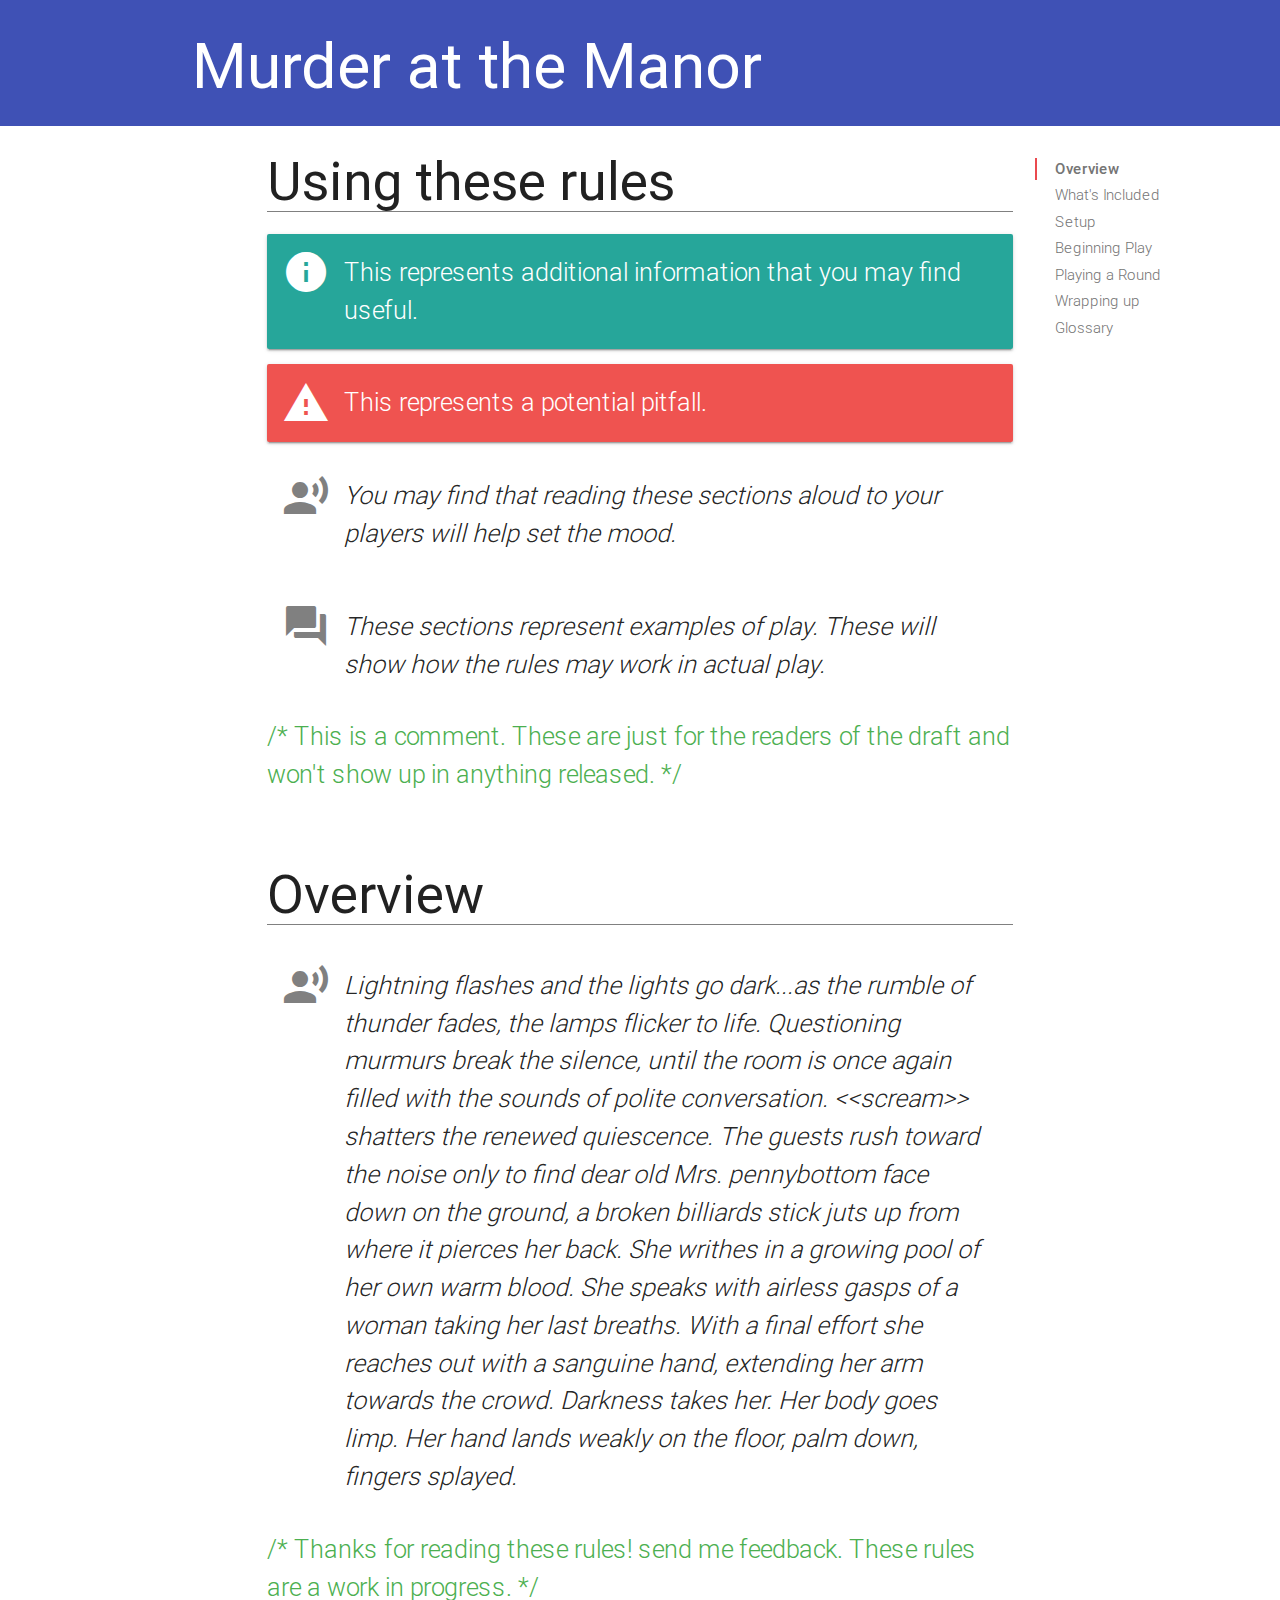
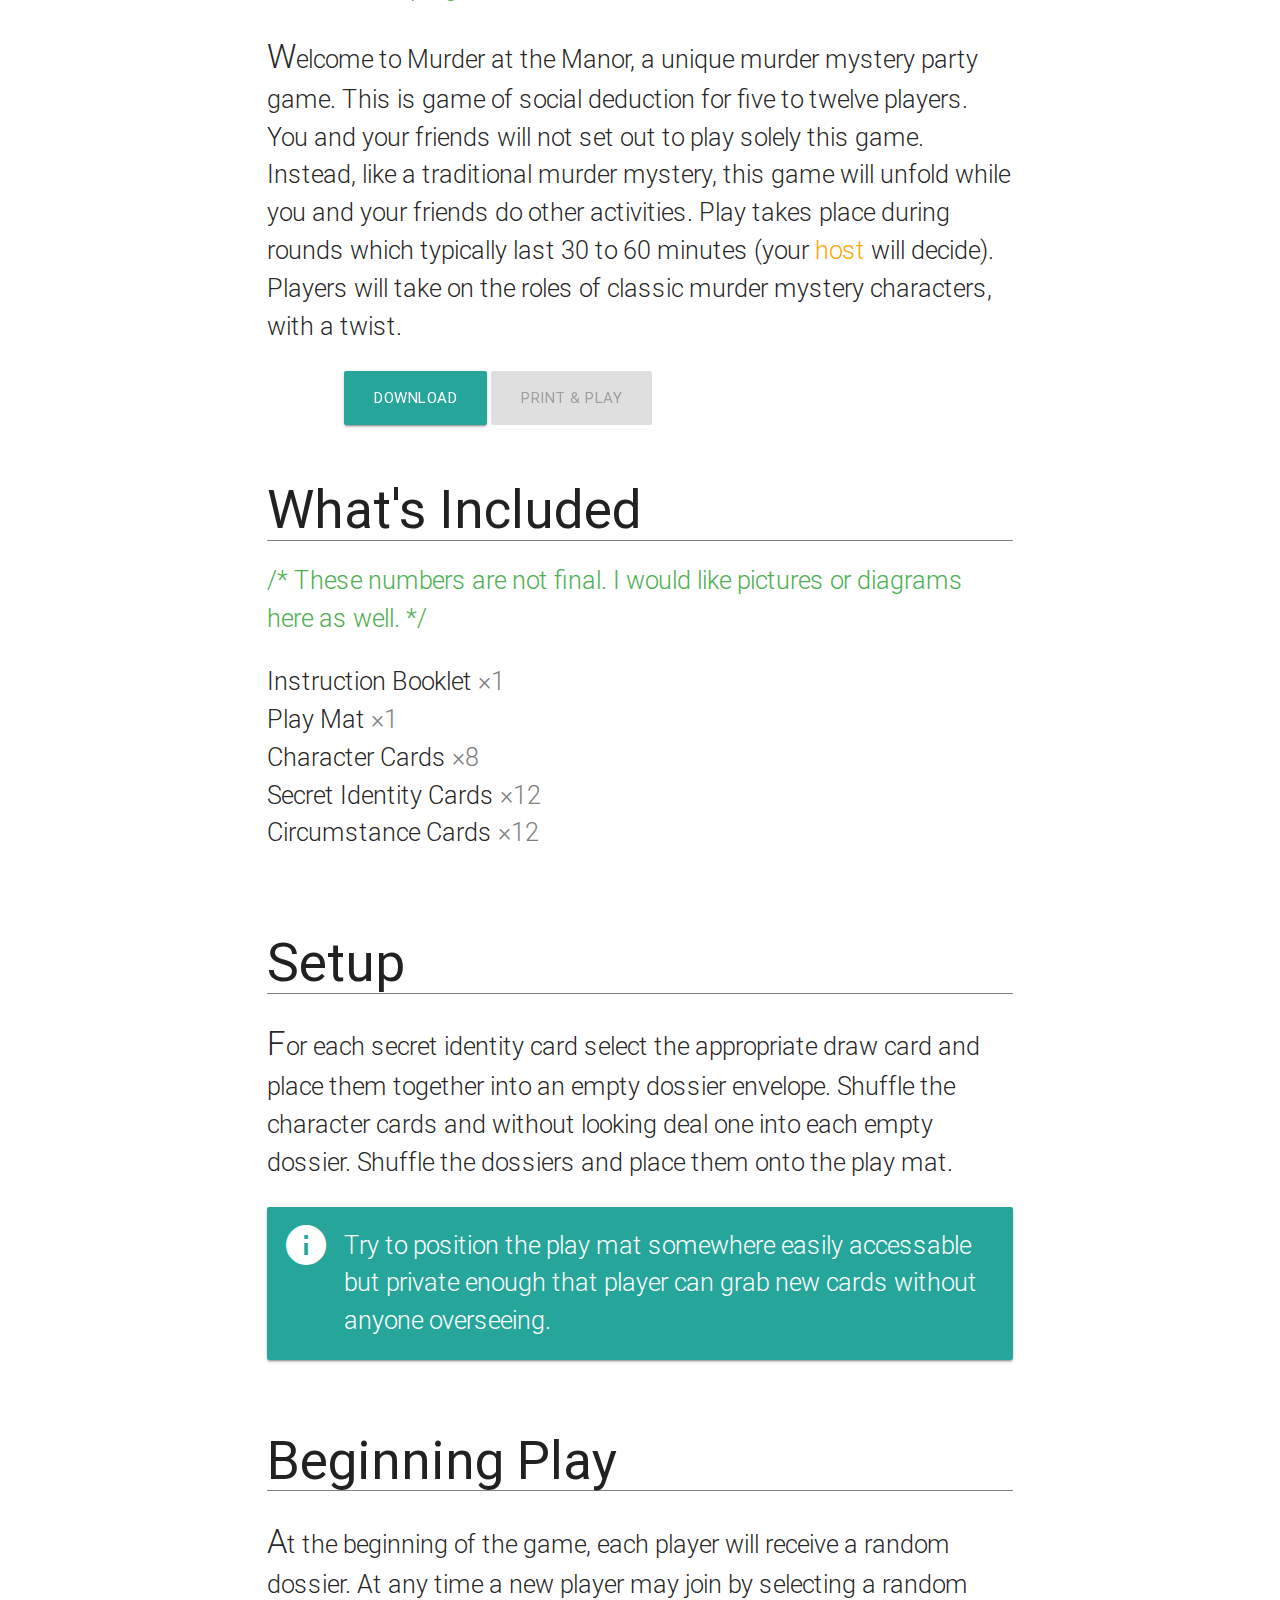
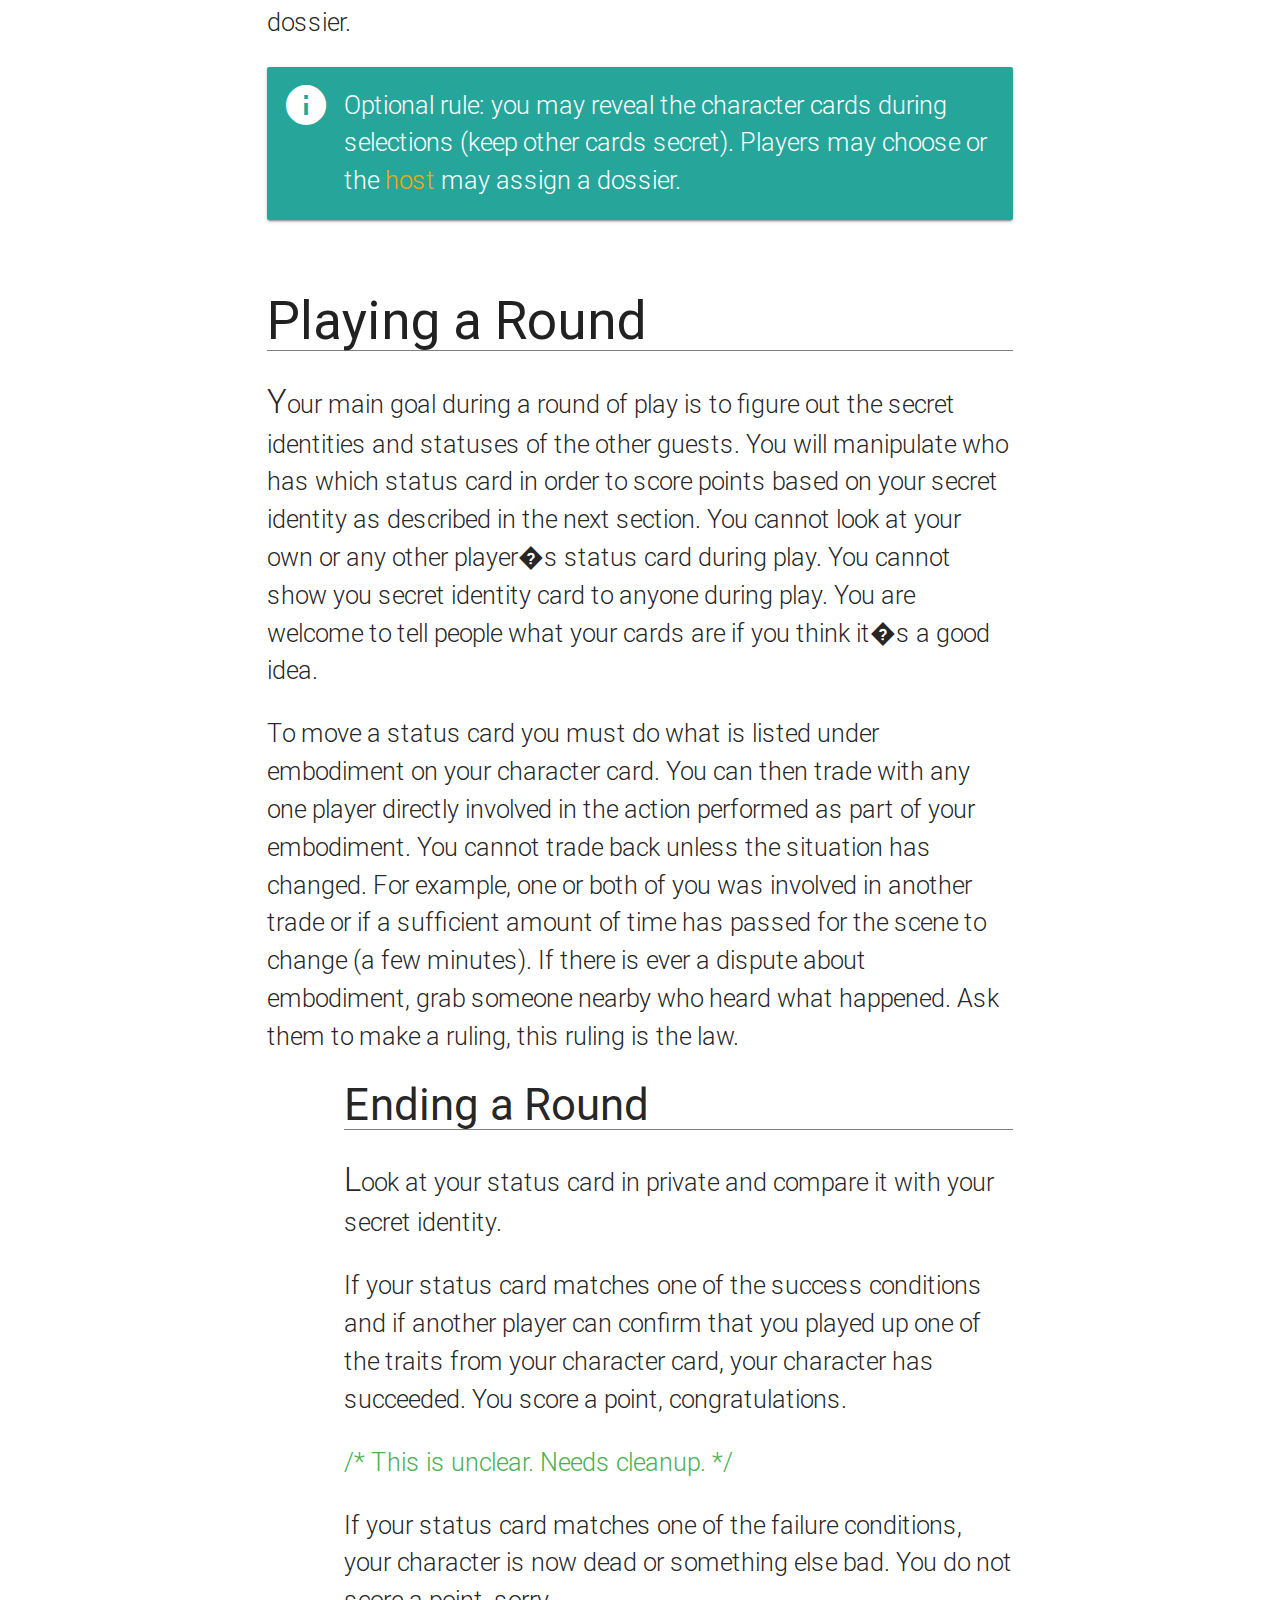
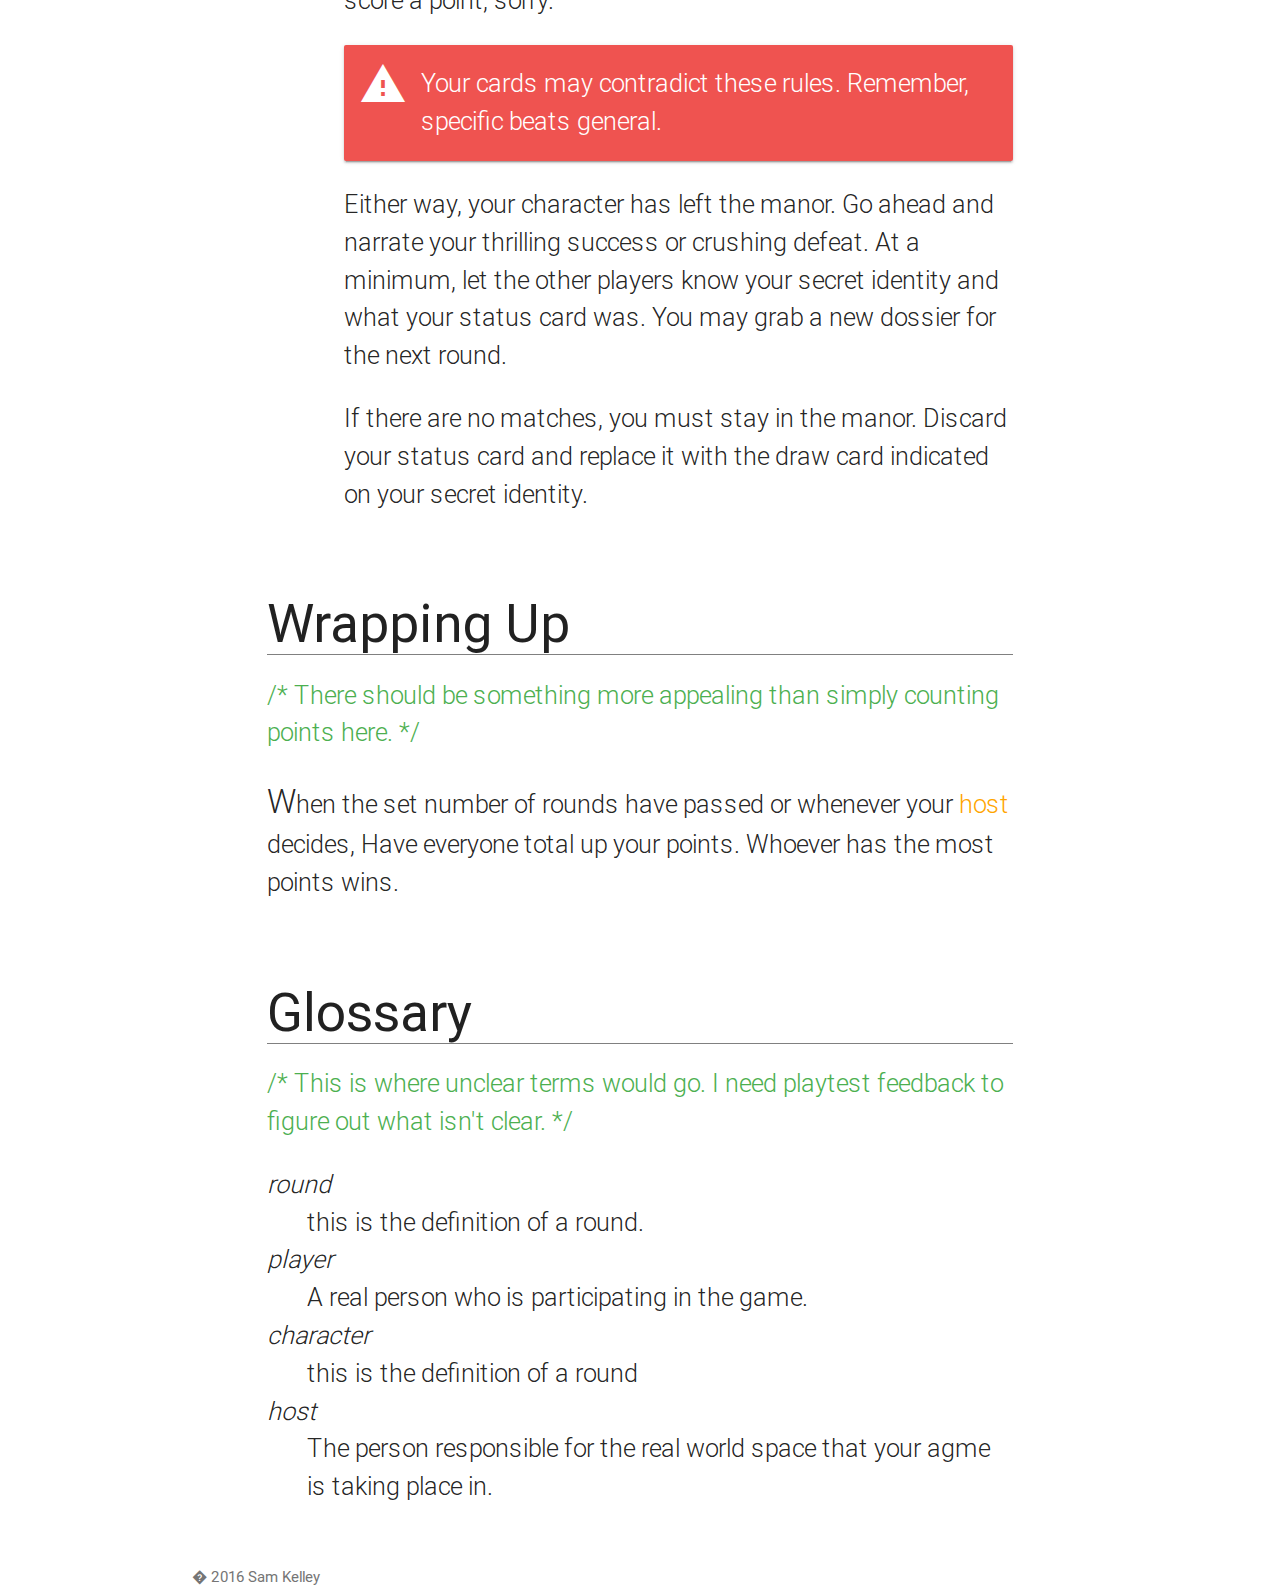
==== index.html @ 8809d839 "initial commit" ====
<!DOCTYPE html>
<html>
	<head>
    <title>Murder at the Manor - Rules</title>
		<!--Import Google Icon Font-->
		<link href="https://fonts.googleapis.com/icon?family=Material+Icons" rel="stylesheet">
		<link rel="stylesheet" href="css/materialize.css">
		<link rel="stylesheet" href="css/default.css">
		<!--Let browser know website is optimized for mobile-->
		<meta name="viewport" content="width=device-width, initial-scale=1.0"/>
  </head>
	<body>
    <header class="white-text indigo">
      <div class="container">
        <h1>Murder at the Manor</h1>
      </div>
    </header>
    <main>
      <div class="row" style="position:relative">
        <div class="col s12 m9">
          <h2>Using these rules</h2>
          <aside class="info card-panel teal lighten-1 flow-text white-text">This represents additional information that you may find useful.</aside>
          <aside class="pitfall card-panel red lighten-1 flow-text white-text">This represents a potential pitfall.</aside>
          <aside class="card-panel z-depth-0 flow-text read-aloud">You may find that reading these sections aloud to your players will help set the mood.</aside>
          <aside class="card-panel z-depth-0 flow-text example-of-play">These sections represent examples of play. These will show how the rules may work in actual play.</aside>
          <aside class="comment flow-text">This is a comment. These are just for the readers of the draft and won't show up in anything released.</aside>
          <div id="top" class="section scrollspy">
            
          </div>
          <div id="overview" class="section scrollspy">
            <h2>Overview</h2>
            <aside class="card-panel z-depth-0 flow-text read-aloud">Lightning flashes and the lights go dark...as the rumble of thunder fades, the lamps flicker to life. Questioning murmurs break the silence, until the room is once again filled with the sounds of polite conversation. &lt;&lt;scream&gt;&gt; shatters the renewed quiescence. The guests rush toward the noise only to find dear old Mrs. pennybottom face down on the ground, a broken billiards stick juts up from where it pierces her back. She writhes in a growing pool of her own warm blood. She speaks with airless gasps of a woman taking her last breaths. With a final effort she reaches out with a sanguine hand, extending her arm towards the crowd. Darkness takes her. Her body goes limp. Her hand  lands weakly on the floor, palm down, fingers splayed.</aside>
            <aside class="comment flow-text">Thanks for reading these rules! send me feedback. These rules are a work in progress.</aside>
            <p class="flow-text">Welcome to Murder at the Manor, a unique murder mystery party game. This is game of social deduction for five to twelve players. You and your friends will not set out to play solely this game. Instead, like a traditional murder mystery, this game will unfold while you and your friends do other activities. Play takes place during rounds which typically last 30 to 60 minutes (your <a class="def-link" href="#def-host">host</a> will decide). Players will take on the roles of classic murder mystery characters, with a twist.</p>
            <a class="waves-effect waves-light btn-large" style="margin-left:77px">download</a>
            <a class="waves-effect waves-light btn-large disabled">print &amp; play</a>
          </div>
          <div id="whats-included" class="section scrollspy">
            <h2>What's Included</h2>
            <aside class="comment flow-text">These numbers are not final. I would like pictures or diagrams here as well.</aside>
            <ul class="flow-text">
              <li class="inventory" data-quantity="1">Instruction Booklet</li>
              <li class="inventory" data-quantity="1">Play Mat</li>
              <li class="inventory" data-quantity="8">Character Cards</li>
              <li class="inventory" data-quantity="12">Secret Identity Cards</li>
              <li class="inventory" data-quantity="12">Circumstance Cards</li>
            </ul>
          </div>
          <div id="setup" class="section scrollspy">
            <h2>Setup</h2>
            <p class="flow-text">For each secret identity card select the appropriate draw card and place them together into an empty dossier envelope. Shuffle the character cards and without looking deal one into each empty dossier. Shuffle the dossiers and place them onto the play mat.</p>
            <aside class="info card-panel teal lighten-1 flow-text white-text">Try to position the play mat somewhere easily accessable but private enough that player can grab new cards without anyone overseeing.</aside>
          </div>
          <div id="beginning-play" class="section scrollspy">
            <h2>Beginning Play</h2>
            <p class="flow-text">At the beginning of the game, each player will receive a random dossier. At any time a new player may join by selecting a random dossier.</p>
            <aside class="info card-panel teal lighten-1 flow-text white-text">Optional rule: you may reveal the character cards during selections (keep other cards secret). Players may choose or the <a class="def-link" href="#def-host">host</a> may assign a dossier.</aside>
          </div>
          <div id="playing-a-round" class="section scrollspy">
            <h2>Playing a Round</h2>
            <p class="flow-text">Your main goal during a round of play is to figure out the secret identities and statuses of the other guests. You will manipulate who has which status card in order to score points based on your secret identity as described in the next section. You cannot look at your own or any other player�s status card during play. You cannot show you secret identity card to anyone during play. You are welcome to tell people what your cards are if you think it�s a good idea.</p>
            <p class="flow-text">To move a status card you must do what is listed under embodiment on your character card. You can then trade with any one player directly involved in the action performed as part of your embodiment. You cannot trade back unless the situation has changed. For example, one or both of you was involved in another trade or if a sufficient amount of time has passed for the scene to change (a few minutes). If there is ever a dispute about embodiment, grab someone nearby who heard what happened. Ask them to make a ruling, this ruling is the law.</p>
            <p class="flow-text"></p>
            <div class="subsection">
              <h3>Ending a Round</h3>
              <p class="flow-text">Look at your status card in private and compare it with your secret identity.</p>
              <p class="flow-text">If your status card matches one of the success conditions and if another player can confirm that you played up one of the traits from your character card, your character has succeeded. You score a point, congratulations.</p>
              <aside class="comment flow-text">This is unclear. Needs cleanup.</aside>
              <p class="flow-text">If your status card matches one of the failure conditions, your character is now dead or something else bad. You do not score a point, sorry. </p>
              <aside class="pitfall card-panel red lighten-1 flow-text white-text">Your cards may contradict these rules. Remember, specific beats general.</aside>
              <p class="flow-text">Either way, your character has left the manor. Go ahead and narrate your thrilling success or crushing defeat. At a minimum, let the other players know your secret identity and what your status card was. You may grab a new dossier for the next round.</p>
              <p class="flow-text">If there are no matches, you must stay in the manor. Discard your status card and replace it with the draw card indicated on your secret identity.</p>
            </div>
          </div>
          <div id="wrapping-up" class="section scrollspy">
            <h2>Wrapping Up</h2>
            <aside class="comment flow-text">There should be something more appealing than simply counting points here.</aside>
            <p class="flow-text">When the set number of rounds have passed or whenever your <a class="def-link" href="#def-host">host</a> decides, Have everyone total up your points. Whoever has the most points wins.</p>
          </div>
          <div id="glossary" class="section scrollspy">
            <h2>Glossary</h2>
            <aside class="comment flow-text">This is where unclear terms would go. I need playtest feedback to figure out what isn't clear.</aside>
            <dl class="flow-text">
              <dt>
                <dfn id="def-round" class="scrollspy">round</dfn>
              </dt>
              <dd>this is the definition of a round.</dd>
              <dt>
                <dfn id="def-player" class="scrollspy">player</dfn>
              </dt>
              <dd>A real person who is participating in the game.</dd>
              <dt>
                <dfn id="def-character" class="scrollspy">character</dfn>
              </dt>
              <dd>this is the definition of a round</dd>
              <dt>
                <dfn id="def-host" class="scrollspy">host</dfn>
              </dt>
              <dd>The person responsible for the real world space that your agme is taking place in.</dd>
            </dl>            
          </div>
        </div>
        <div class="col hide-on-small-only m3">
          <div class="pushpin">
            <ul class="section table-of-contents">
              <li><a href="#overview">Overview</a></li>
              <li><a href="#whats-included">What's Included</a></li>
              <li><a href="#setup">Setup</a></li>
              <li><a href="#beginning-play">Beginning Play</a></li>
              <li><a href="#playing-a-round">Playing a Round</a></li>
              <li><a href="#wrapping-up">Wrapping up</a></li>
              <li><a href="#glossary">Glossary</a></li>
            </ul>
          </div>
        </div>
      </div>
    </main>
    <footer class="grey-text text-darken-1 white">
      <div class="container">
        � 2016 Sam Kelley
      </div>
    </footer>
		<script type="text/javascript" src="js/jquery-3.1.1.min.js"></script>
		<script src="js/materialize.min.js"></script>
    <script>
      $( document ).ready(function() {
        $('.scrollspy').scrollSpy();
        $('.pushpin').pushpin({
          top: $('.pushpin').offset().top
        });
      });  
    </script>
	</body>
</html>
---- css/default.css ----
main {
  margin-left: 20%;
}

@media only screen and (max-width: 992px) {

  main {
    margin-left: 0;
  }

}

body {
  display: flex;
  min-height: 100vh;
  flex-direction: column;
}

main {
  flex: 1 0 auto;
}

a {
  color: orange;
}

h2,h3 {
  border-bottom: solid 1px gray;
}

blockquote {
  margin-left: auto;
  margin-right: auto;
  text-align: justify;
  border: none;
}

p:first-of-type::first-letter {
  font-size: 130%;
}

.inventory:after {
  content: " \00d7"attr(data-quantity);
  color: gray;
}

.inventory {
}

.comment {
  /* display:none; */
  color: #4CAF50 !important;
}


.comment:before {
  content: "/* ";
}

.comment:after {
  content: " */";
}


.pin-top {
  position: relative;
}

// Class for when element is below threshold
.pin-bottom {
  position: relative;
}

// Class for when element is pinned
.pinned {
  position: fixed !important;
}


.read-aloud,.example-of-play {
  font-style: italic;
}

.info,.pitfall,.read-aloud,.example-of-play,.subsection {
  position: relative;
  padding-left: 77px;
}

.info:before,.pitfall:before,.read-aloud:before,.example-of-play:before {
  margin-right: 12px;
  font-family: 'Material Icons';
  font-weight: normal;
  font-style: normal;
  font-size: 48px;
  top: 14.5px;
  left: 14.5px;
  position: absolute;
  line-height: 1;
  letter-spacing: normal;
  text-transform: none;
  display: inline-block;
  white-space: nowrap;
  word-wrap: normal;
  direction: ltr;
  -webkit-font-feature-settings: 'liga';
  -webkit-font-smoothing: antialiased;
  text-rendering: optimizeLegibility;
  -webkit-font-feature-settings: 'liga';
  -moz-font-feature-settings: 'liga';
  font-feature-settings: 'liga';
}

.info:before {
  content: 'info';
  color: white;
}

.pitfall:before {
  content: 'warning';
  color: white;
}

.read-aloud:before {
  content: 'record_voice_over';
  color: gray;
}

.example-of-play:before {
  content: 'forum';
  color: gray;
}
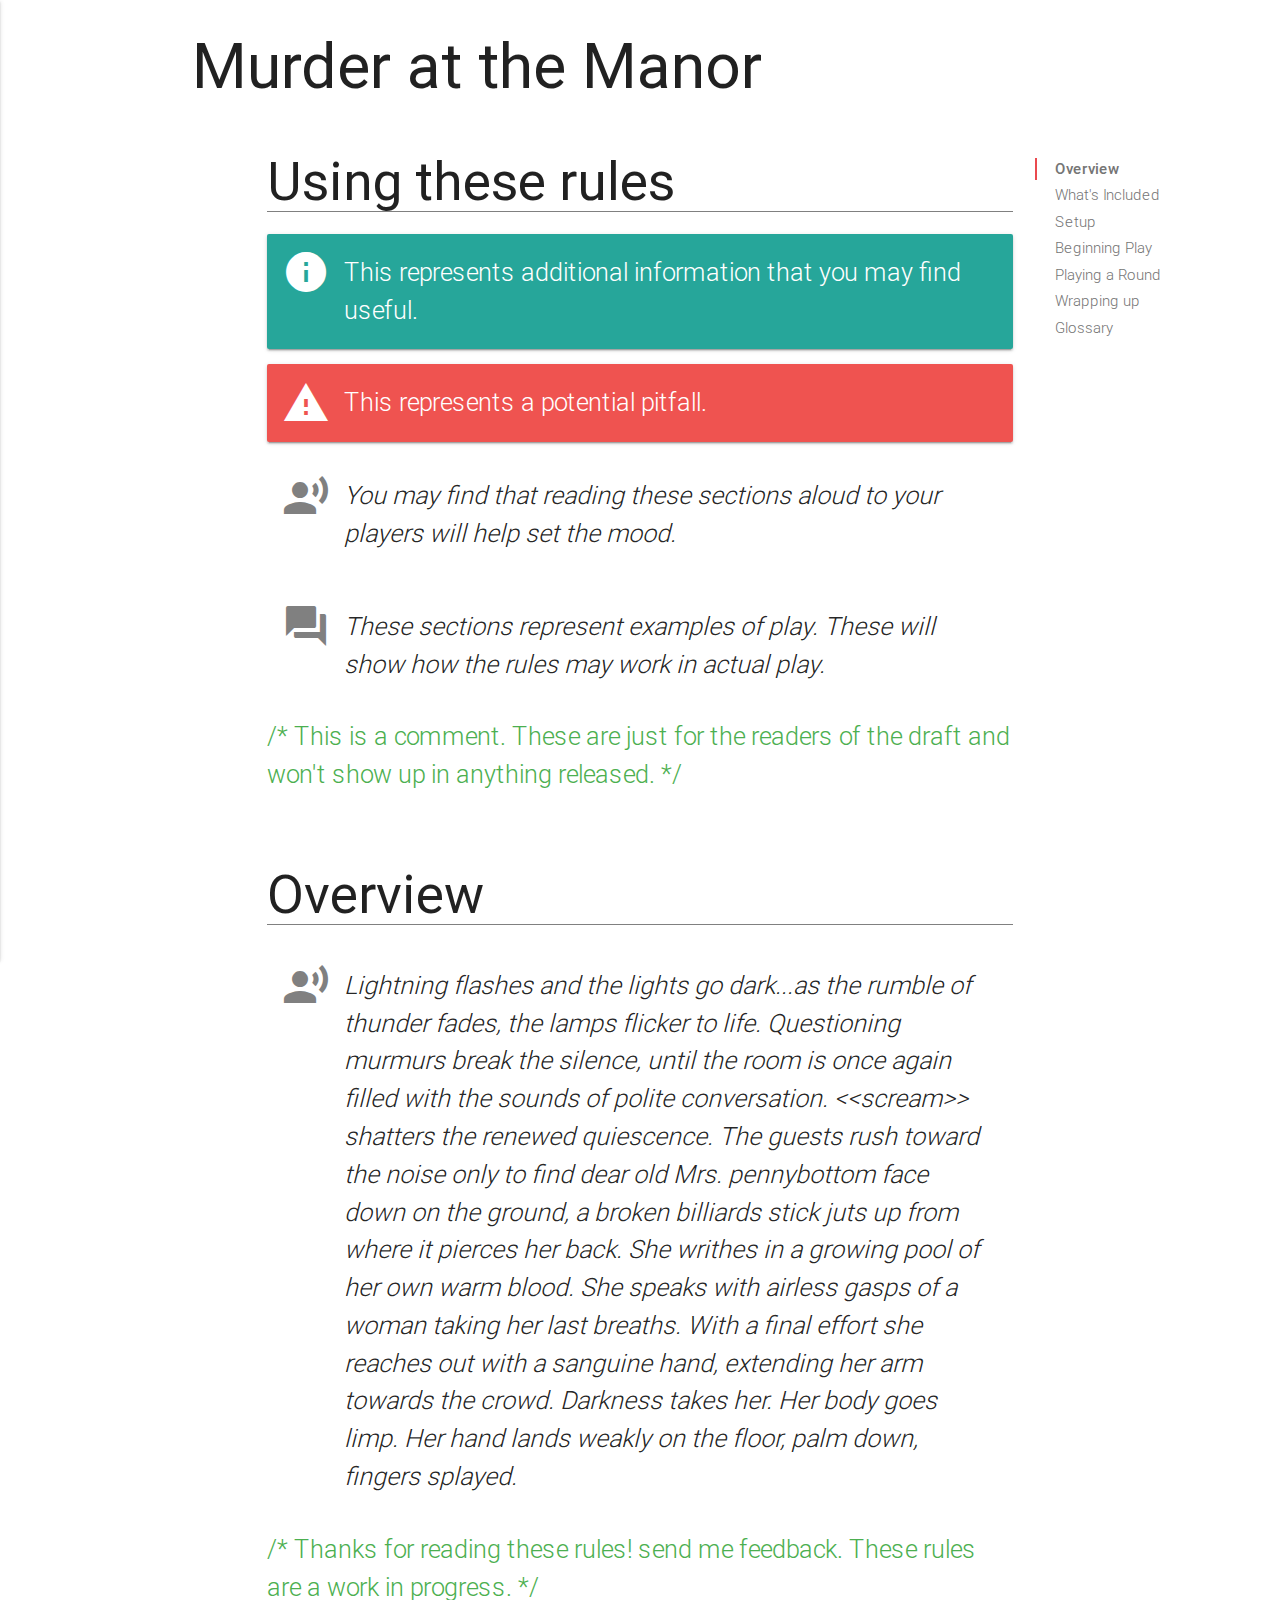
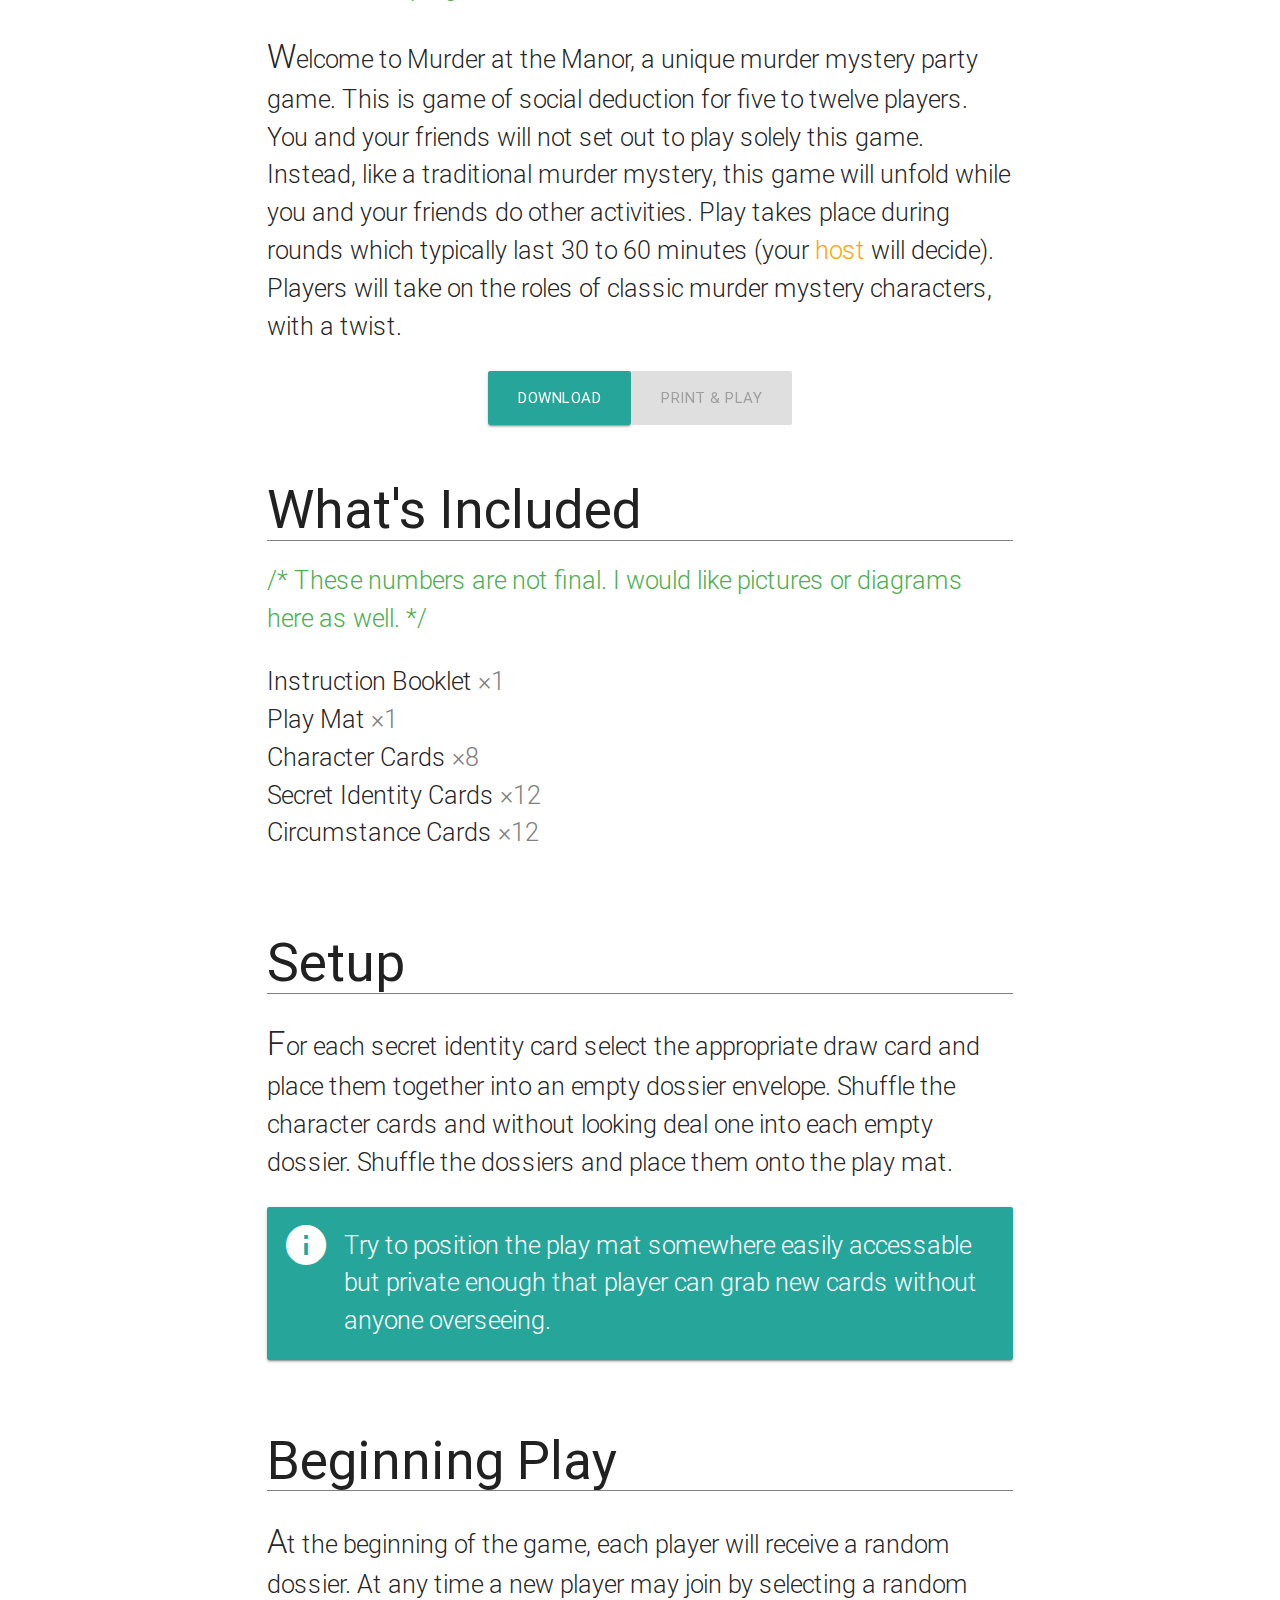
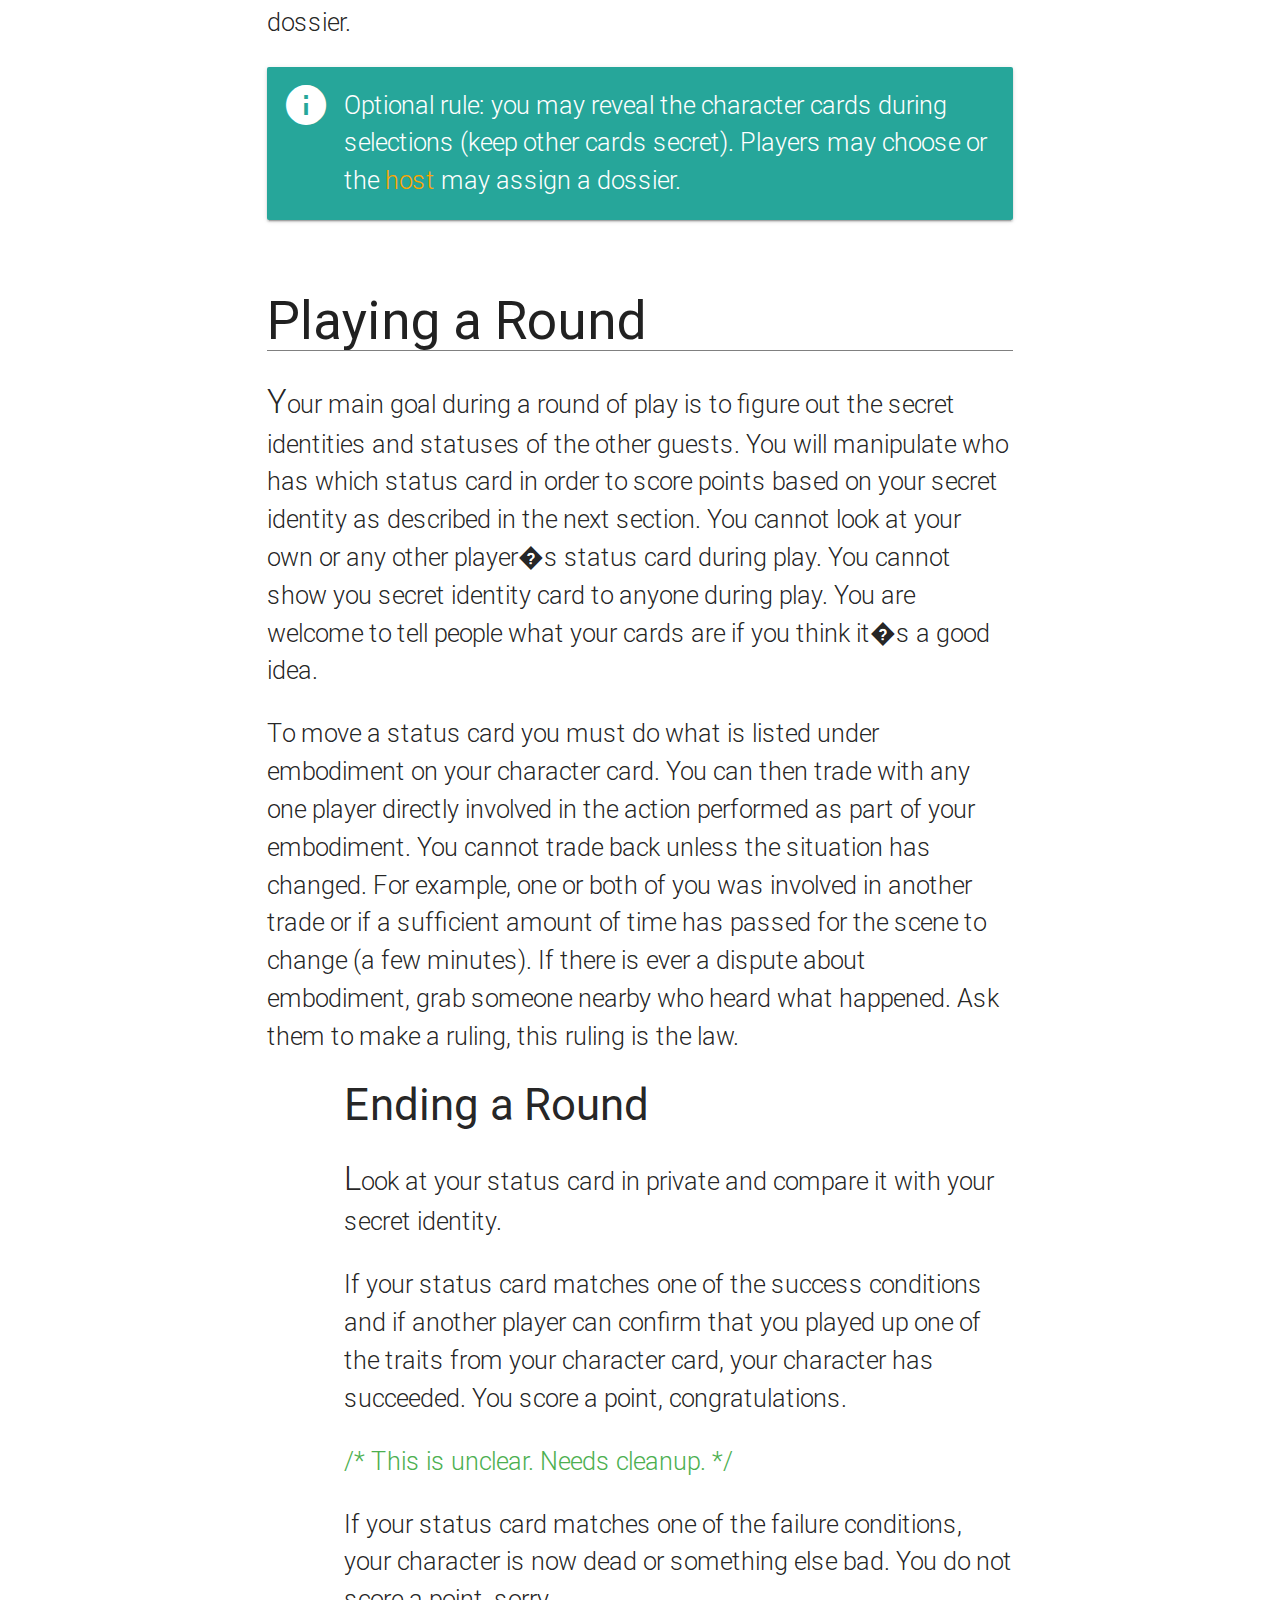
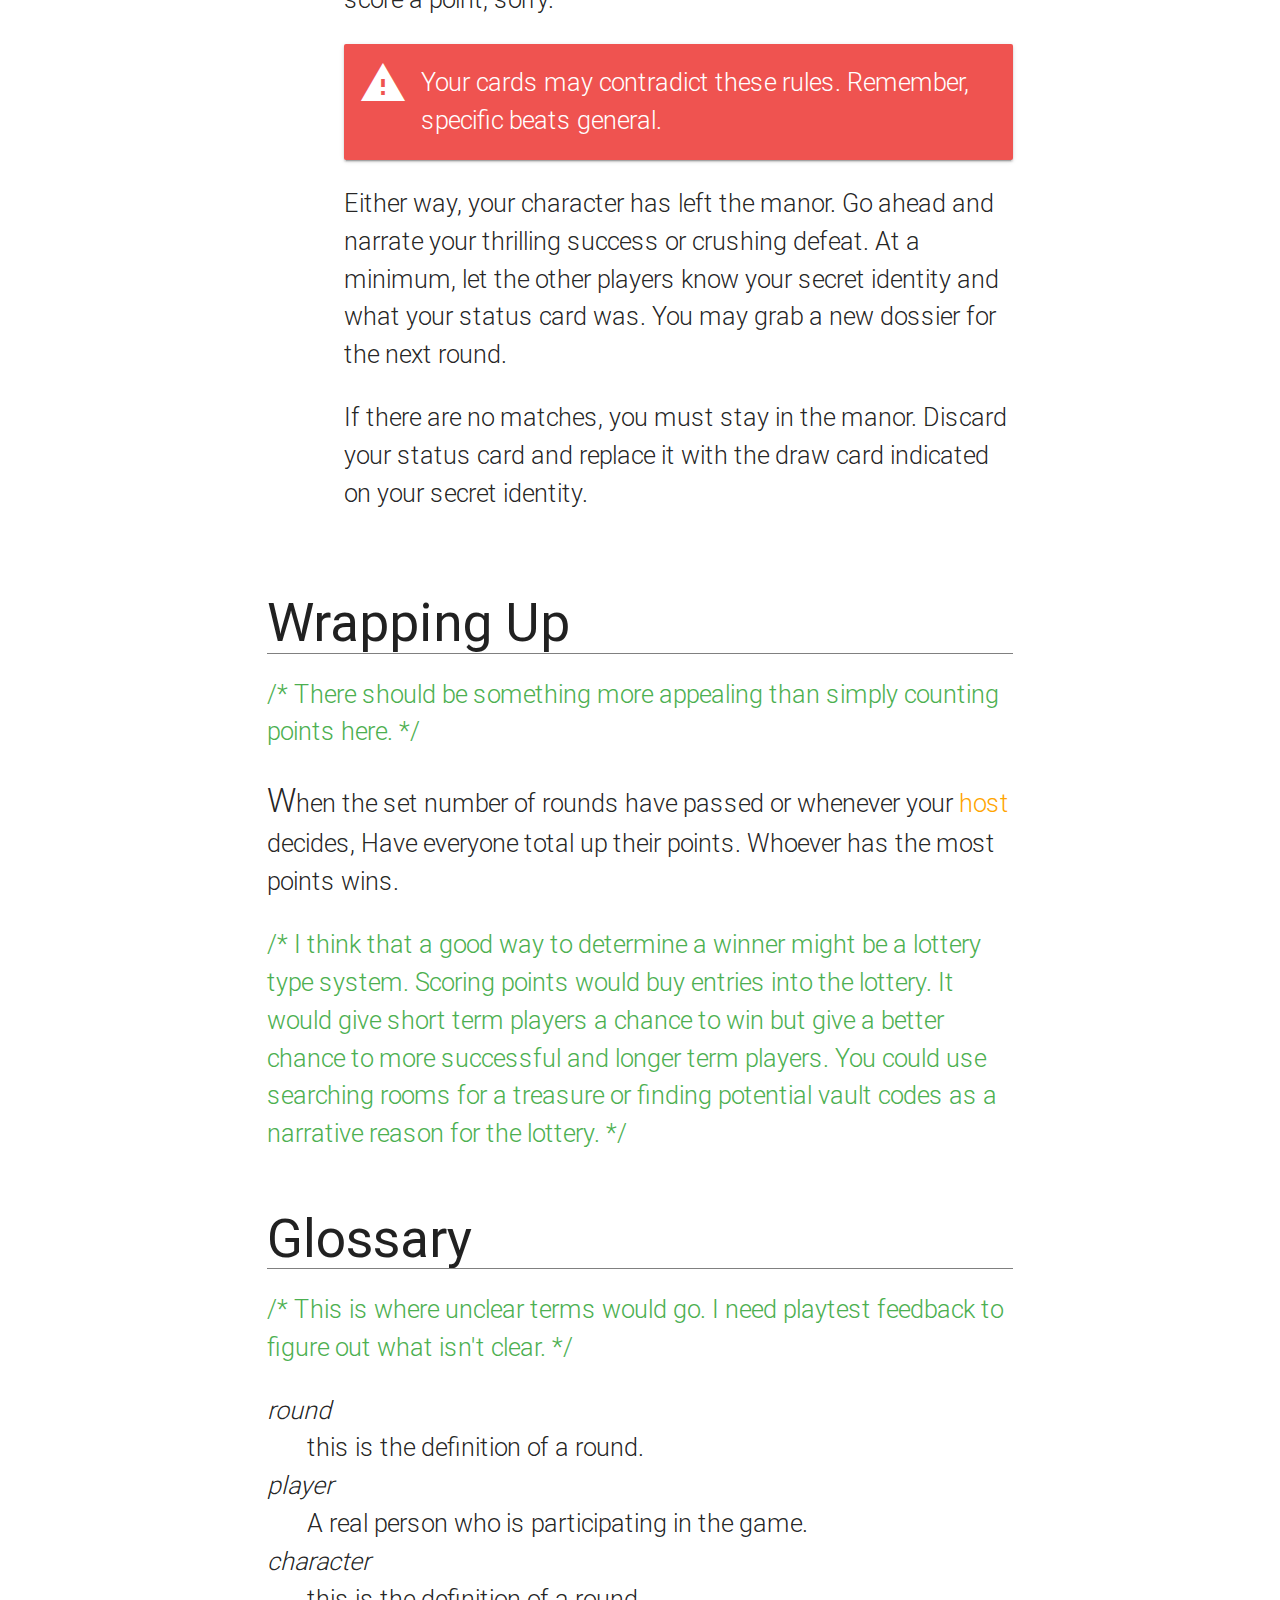
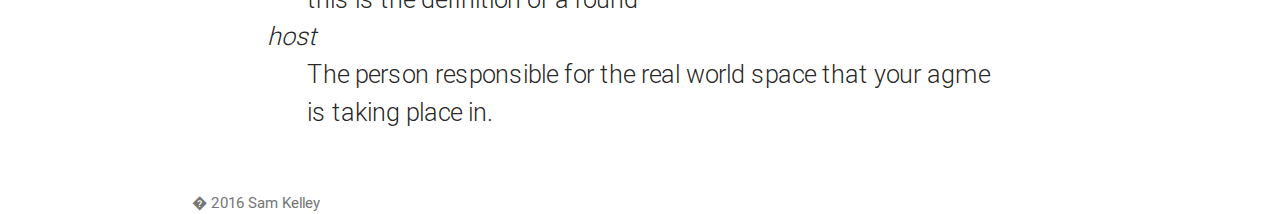
==== commit 7fbef909: "more mobile friendly maybe" ====
--- a/index.html
+++ b/index.html
@@ -10,15 +10,17 @@
 		<meta name="viewport" content="width=device-width, initial-scale=1.0"/>
   </head>
 	<body>
-    <header class="white-text indigo">
+    <header>
       <div class="container">
+        <a href="#" data-activates="slide-out" class="button-collapse hide-on-med-and-up"><i class="material-icons">menu</i></a>
         <h1>Murder at the Manor</h1>
+        
       </div>
     </header>
     <main>
       <div class="row" style="position:relative">
         <div class="col s12 m9">
-          <h2>Using these rules</h2>
+          <h2 class="truncate">Using these rules</h2>
           <aside class="info card-panel teal lighten-1 flow-text white-text">This represents additional information that you may find useful.</aside>
           <aside class="pitfall card-panel red lighten-1 flow-text white-text">This represents a potential pitfall.</aside>
           <aside class="card-panel z-depth-0 flow-text read-aloud">You may find that reading these sections aloud to your players will help set the mood.</aside>
@@ -28,15 +30,17 @@
             
           </div>
           <div id="overview" class="section scrollspy">
-            <h2>Overview</h2>
+            <h2 class="truncate">Overview</h2>
             <aside class="card-panel z-depth-0 flow-text read-aloud">Lightning flashes and the lights go dark...as the rumble of thunder fades, the lamps flicker to life. Questioning murmurs break the silence, until the room is once again filled with the sounds of polite conversation. &lt;&lt;scream&gt;&gt; shatters the renewed quiescence. The guests rush toward the noise only to find dear old Mrs. pennybottom face down on the ground, a broken billiards stick juts up from where it pierces her back. She writhes in a growing pool of her own warm blood. She speaks with airless gasps of a woman taking her last breaths. With a final effort she reaches out with a sanguine hand, extending her arm towards the crowd. Darkness takes her. Her body goes limp. Her hand  lands weakly on the floor, palm down, fingers splayed.</aside>
             <aside class="comment flow-text">Thanks for reading these rules! send me feedback. These rules are a work in progress.</aside>
             <p class="flow-text">Welcome to Murder at the Manor, a unique murder mystery party game. This is game of social deduction for five to twelve players. You and your friends will not set out to play solely this game. Instead, like a traditional murder mystery, this game will unfold while you and your friends do other activities. Play takes place during rounds which typically last 30 to 60 minutes (your <a class="def-link" href="#def-host">host</a> will decide). Players will take on the roles of classic murder mystery characters, with a twist.</p>
-            <a class="waves-effect waves-light btn-large" style="margin-left:77px">download</a>
-            <a class="waves-effect waves-light btn-large disabled">print &amp; play</a>
+            <div style="display:flex;justify-content:center">
+              <a class="waves-effect waves-light btn-large">download</a>
+              <a class="waves-effect waves-light btn-large disabled">print &amp; play</a>
+            </div>
           </div>
           <div id="whats-included" class="section scrollspy">
-            <h2>What's Included</h2>
+            <h2 class="truncate">What's Included</h2>
             <aside class="comment flow-text">These numbers are not final. I would like pictures or diagrams here as well.</aside>
             <ul class="flow-text">
               <li class="inventory" data-quantity="1">Instruction Booklet</li>
@@ -47,22 +51,22 @@
             </ul>
           </div>
           <div id="setup" class="section scrollspy">
-            <h2>Setup</h2>
+            <h2 class="truncate">Setup</h2>
             <p class="flow-text">For each secret identity card select the appropriate draw card and place them together into an empty dossier envelope. Shuffle the character cards and without looking deal one into each empty dossier. Shuffle the dossiers and place them onto the play mat.</p>
             <aside class="info card-panel teal lighten-1 flow-text white-text">Try to position the play mat somewhere easily accessable but private enough that player can grab new cards without anyone overseeing.</aside>
           </div>
           <div id="beginning-play" class="section scrollspy">
-            <h2>Beginning Play</h2>
+            <h2 class="truncate">Beginning Play</h2>
             <p class="flow-text">At the beginning of the game, each player will receive a random dossier. At any time a new player may join by selecting a random dossier.</p>
             <aside class="info card-panel teal lighten-1 flow-text white-text">Optional rule: you may reveal the character cards during selections (keep other cards secret). Players may choose or the <a class="def-link" href="#def-host">host</a> may assign a dossier.</aside>
           </div>
           <div id="playing-a-round" class="section scrollspy">
-            <h2>Playing a Round</h2>
+            <h2 class="truncate">Playing a Round</h2>
             <p class="flow-text">Your main goal during a round of play is to figure out the secret identities and statuses of the other guests. You will manipulate who has which status card in order to score points based on your secret identity as described in the next section. You cannot look at your own or any other player�s status card during play. You cannot show you secret identity card to anyone during play. You are welcome to tell people what your cards are if you think it�s a good idea.</p>
             <p class="flow-text">To move a status card you must do what is listed under embodiment on your character card. You can then trade with any one player directly involved in the action performed as part of your embodiment. You cannot trade back unless the situation has changed. For example, one or both of you was involved in another trade or if a sufficient amount of time has passed for the scene to change (a few minutes). If there is ever a dispute about embodiment, grab someone nearby who heard what happened. Ask them to make a ruling, this ruling is the law.</p>
             <p class="flow-text"></p>
             <div class="subsection">
-              <h3>Ending a Round</h3>
+              <h3 class="truncate">Ending a Round</h3>
               <p class="flow-text">Look at your status card in private and compare it with your secret identity.</p>
               <p class="flow-text">If your status card matches one of the success conditions and if another player can confirm that you played up one of the traits from your character card, your character has succeeded. You score a point, congratulations.</p>
               <aside class="comment flow-text">This is unclear. Needs cleanup.</aside>
@@ -73,12 +77,13 @@
             </div>
           </div>
           <div id="wrapping-up" class="section scrollspy">
-            <h2>Wrapping Up</h2>
+            <h2 class="truncate">Wrapping Up</h2>
             <aside class="comment flow-text">There should be something more appealing than simply counting points here.</aside>
-            <p class="flow-text">When the set number of rounds have passed or whenever your <a class="def-link" href="#def-host">host</a> decides, Have everyone total up your points. Whoever has the most points wins.</p>
+            <p class="flow-text">When the set number of rounds have passed or whenever your <a class="def-link" href="#def-host">host</a> decides, Have everyone total up their points. Whoever has the most points wins.</p>
+            <aside class="comment flow-text">I think that a good way to determine a winner might be a lottery type system. Scoring points would buy entries into the lottery. It would give short term players a chance to win but give a better chance to more successful and longer term players. You could use searching rooms for a treasure or finding potential vault codes as a narrative reason for the lottery.</aside>
           </div>
           <div id="glossary" class="section scrollspy">
-            <h2>Glossary</h2>
+            <h2 class="truncate">Glossary</h2>
             <aside class="comment flow-text">This is where unclear terms would go. I need playtest feedback to figure out what isn't clear.</aside>
             <dl class="flow-text">
               <dt>
@@ -115,6 +120,15 @@
         </div>
       </div>
     </main>
+    <ul id="slide-out" class="side-nav">
+      <li><a href="#overview">Overview</a></li>
+      <li><a href="#whats-included">What's Included</a></li>
+      <li><a href="#setup">Setup</a></li>
+      <li><a href="#beginning-play">Beginning Play</a></li>
+      <li><a href="#playing-a-round">Playing a Round</a></li>
+      <li><a href="#wrapping-up">Wrapping up</a></li>
+      <li><a href="#glossary">Glossary</a></li>
+    </ul>
     <footer class="grey-text text-darken-1 white">
       <div class="container">
         � 2016 Sam Kelley
@@ -124,7 +138,15 @@
 		<script src="js/materialize.min.js"></script>
     <script>
       $( document ).ready(function() {
-        $('.scrollspy').scrollSpy();
+        $('.scrollspy').scrollSpy({
+          scrollOffset: 0
+        });
+        $(".button-collapse").sideNav({
+          menuWidth: 240,
+          edge: 'left',
+          closeOnClick: true,
+          draggable: true
+        });
         $('.pushpin').pushpin({
           top: $('.pushpin').offset().top
         });
--- a/css/default.css
+++ b/css/default.css
@@ -1,13 +1,5 @@
 main {
   margin-left: 20%;
-}
-
-@media only screen and (max-width: 992px) {
-
-  main {
-    margin-left: 0;
-  }
-
 }
 
 body {
@@ -24,7 +16,7 @@
   color: orange;
 }
 
-h2,h3 {
+h2 {
   border-bottom: solid 1px gray;
 }
 
@@ -44,6 +36,12 @@
   color: gray;
 }
 
+.button-collapse {
+  position: fixed;
+  top: 12px;
+  right: 12px;
+  color: gray;
+}
 .inventory {
 }
 
@@ -61,21 +59,17 @@
   content: " */";
 }
 
-
 .pin-top {
   position: relative;
 }
 
-// Class for when element is below threshold
 .pin-bottom {
   position: relative;
 }
 
-// Class for when element is pinned
 .pinned {
   position: fixed !important;
 }
-
 
 .read-aloud,.example-of-play {
   font-style: italic;
@@ -128,4 +122,14 @@
 .example-of-play:before {
   content: 'forum';
   color: gray;
+}
+
+@media only screen and (max-width: 992px) {
+  main {
+    margin-left: 0;
+  }
+  
+  .subsection {
+    padding-left: 0;
+  }
 }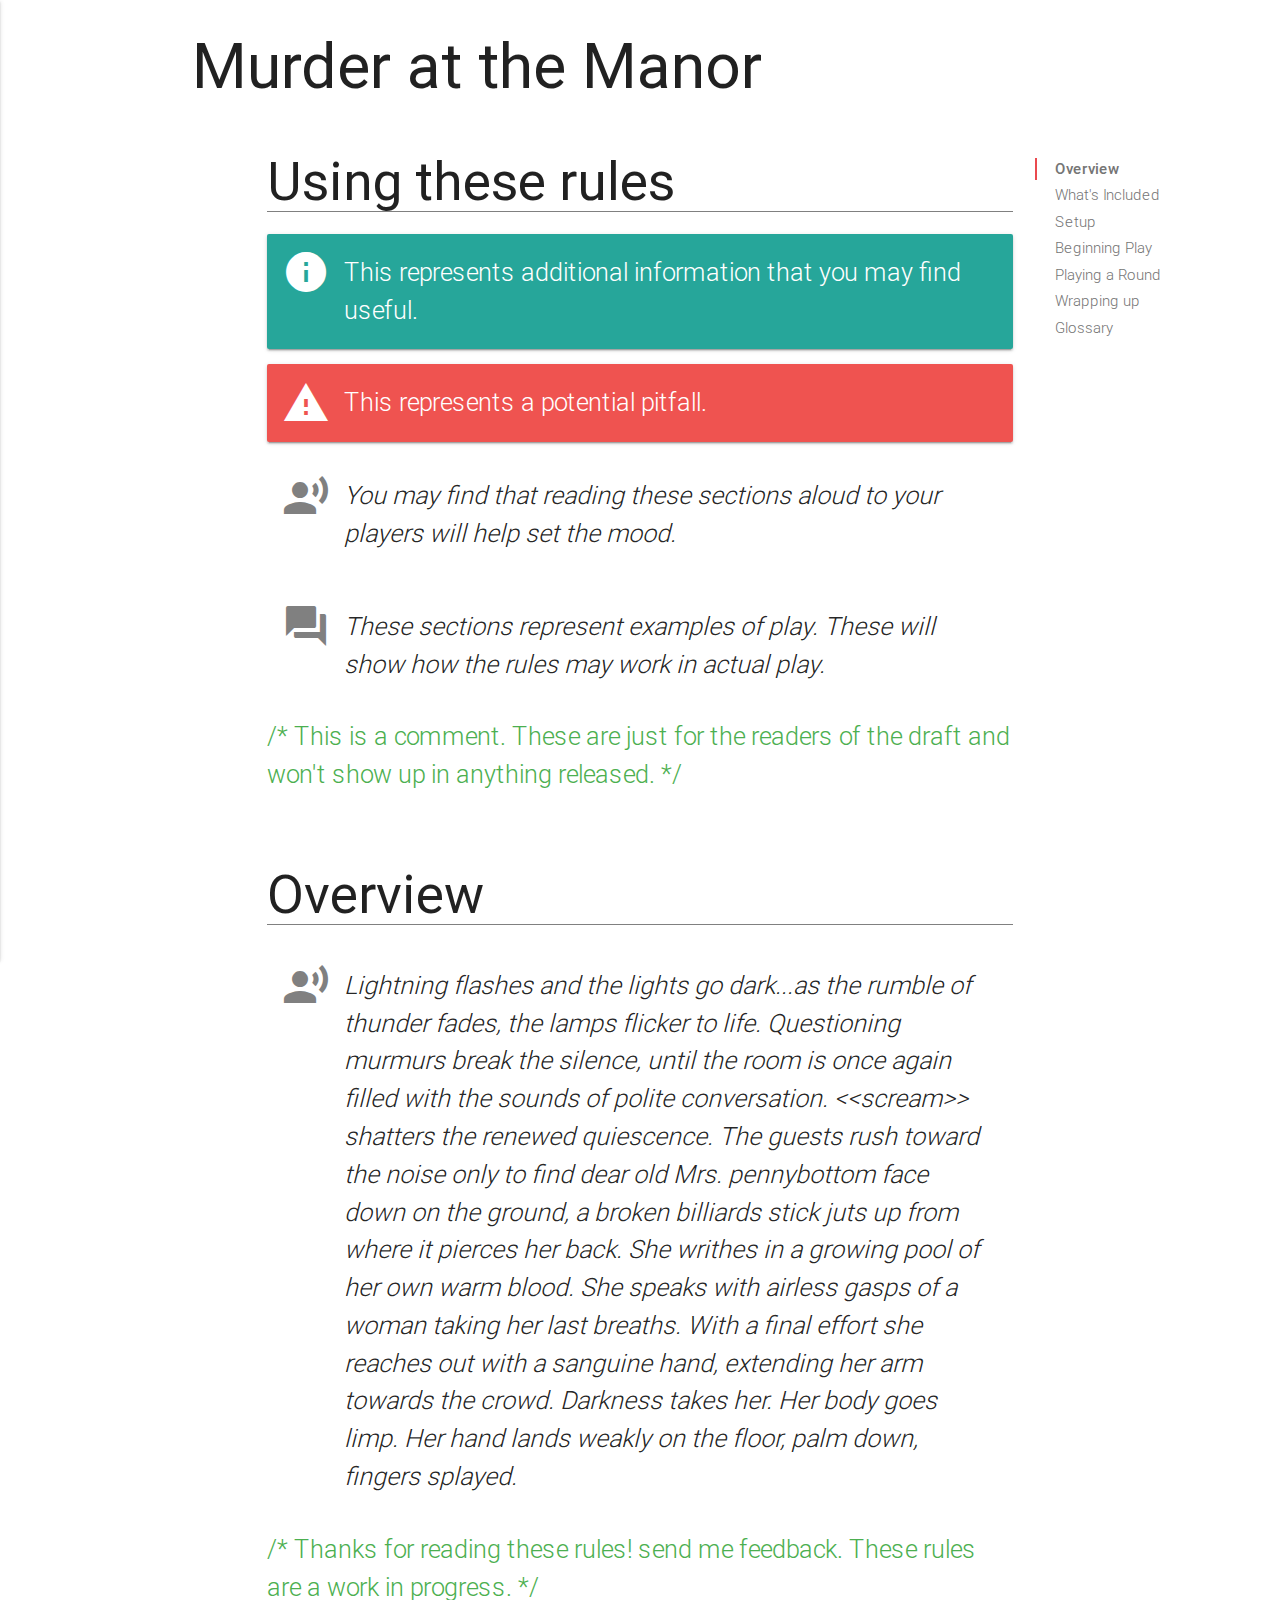
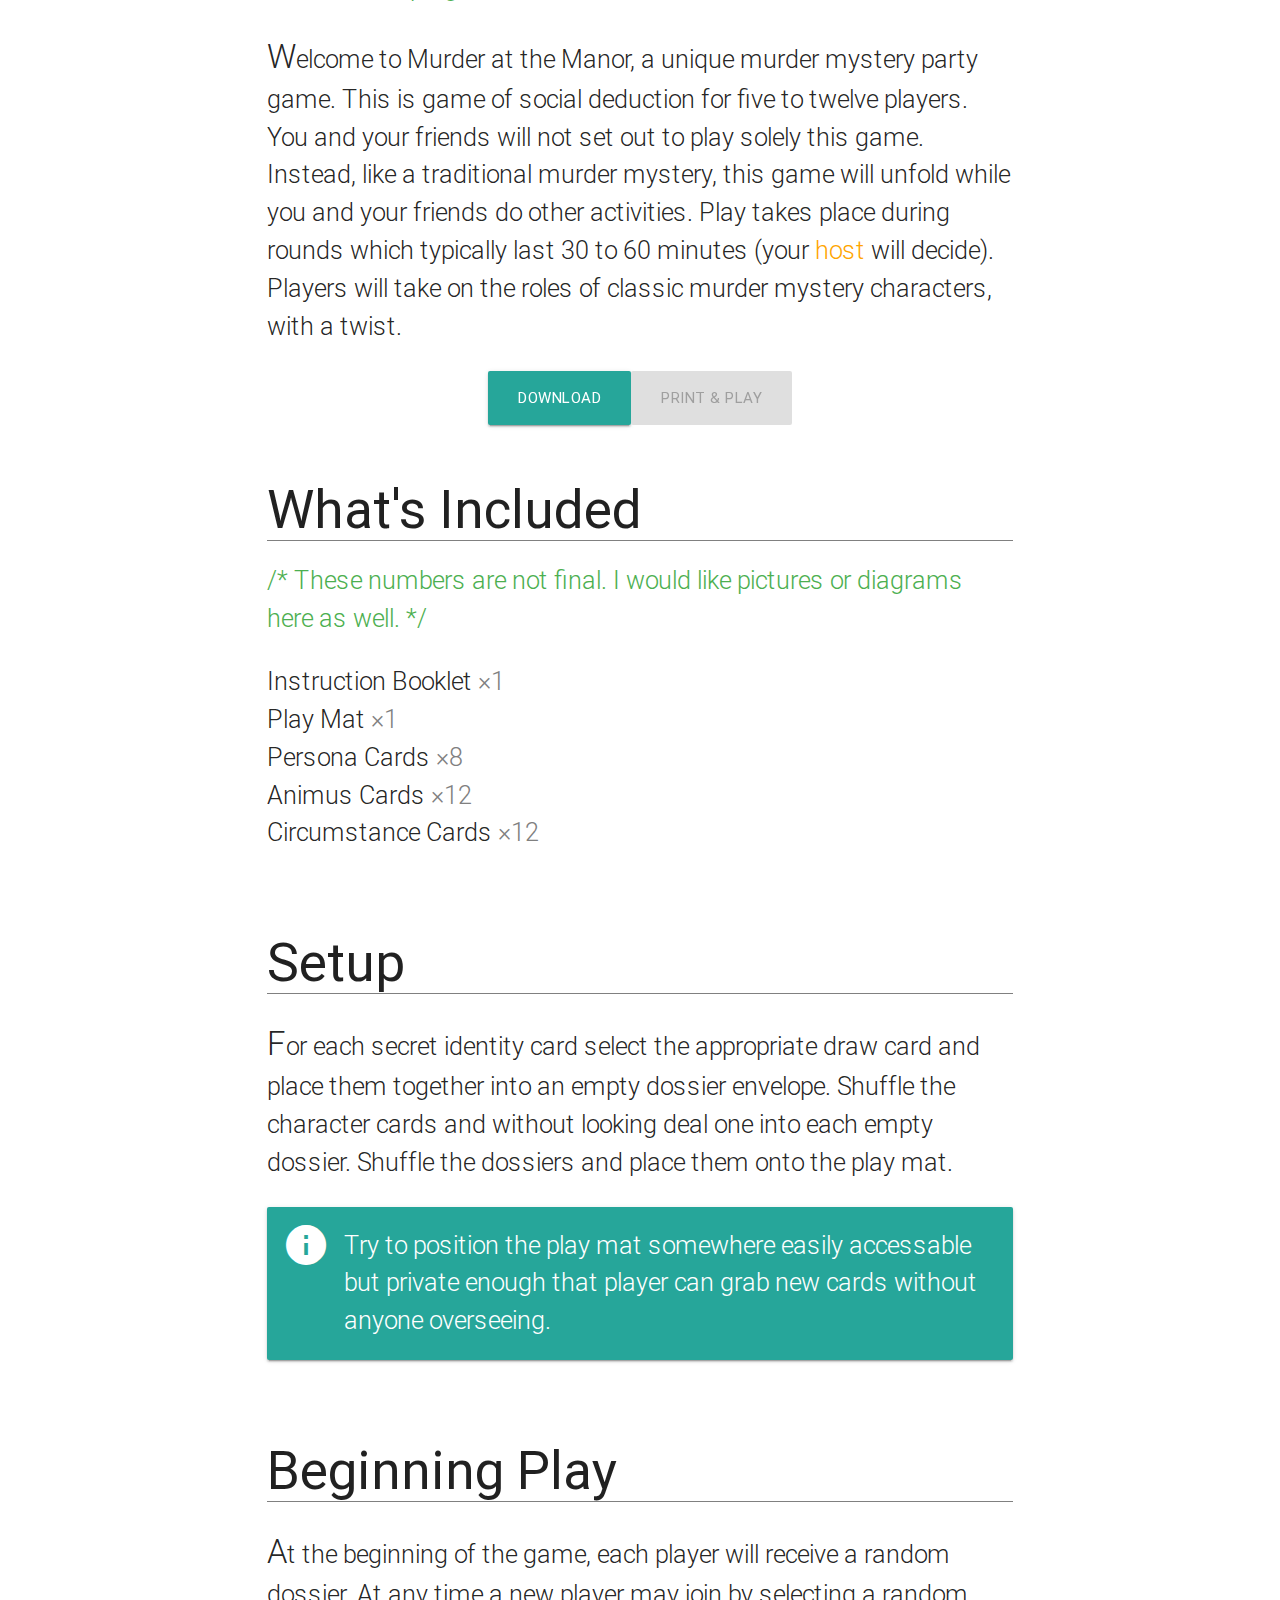
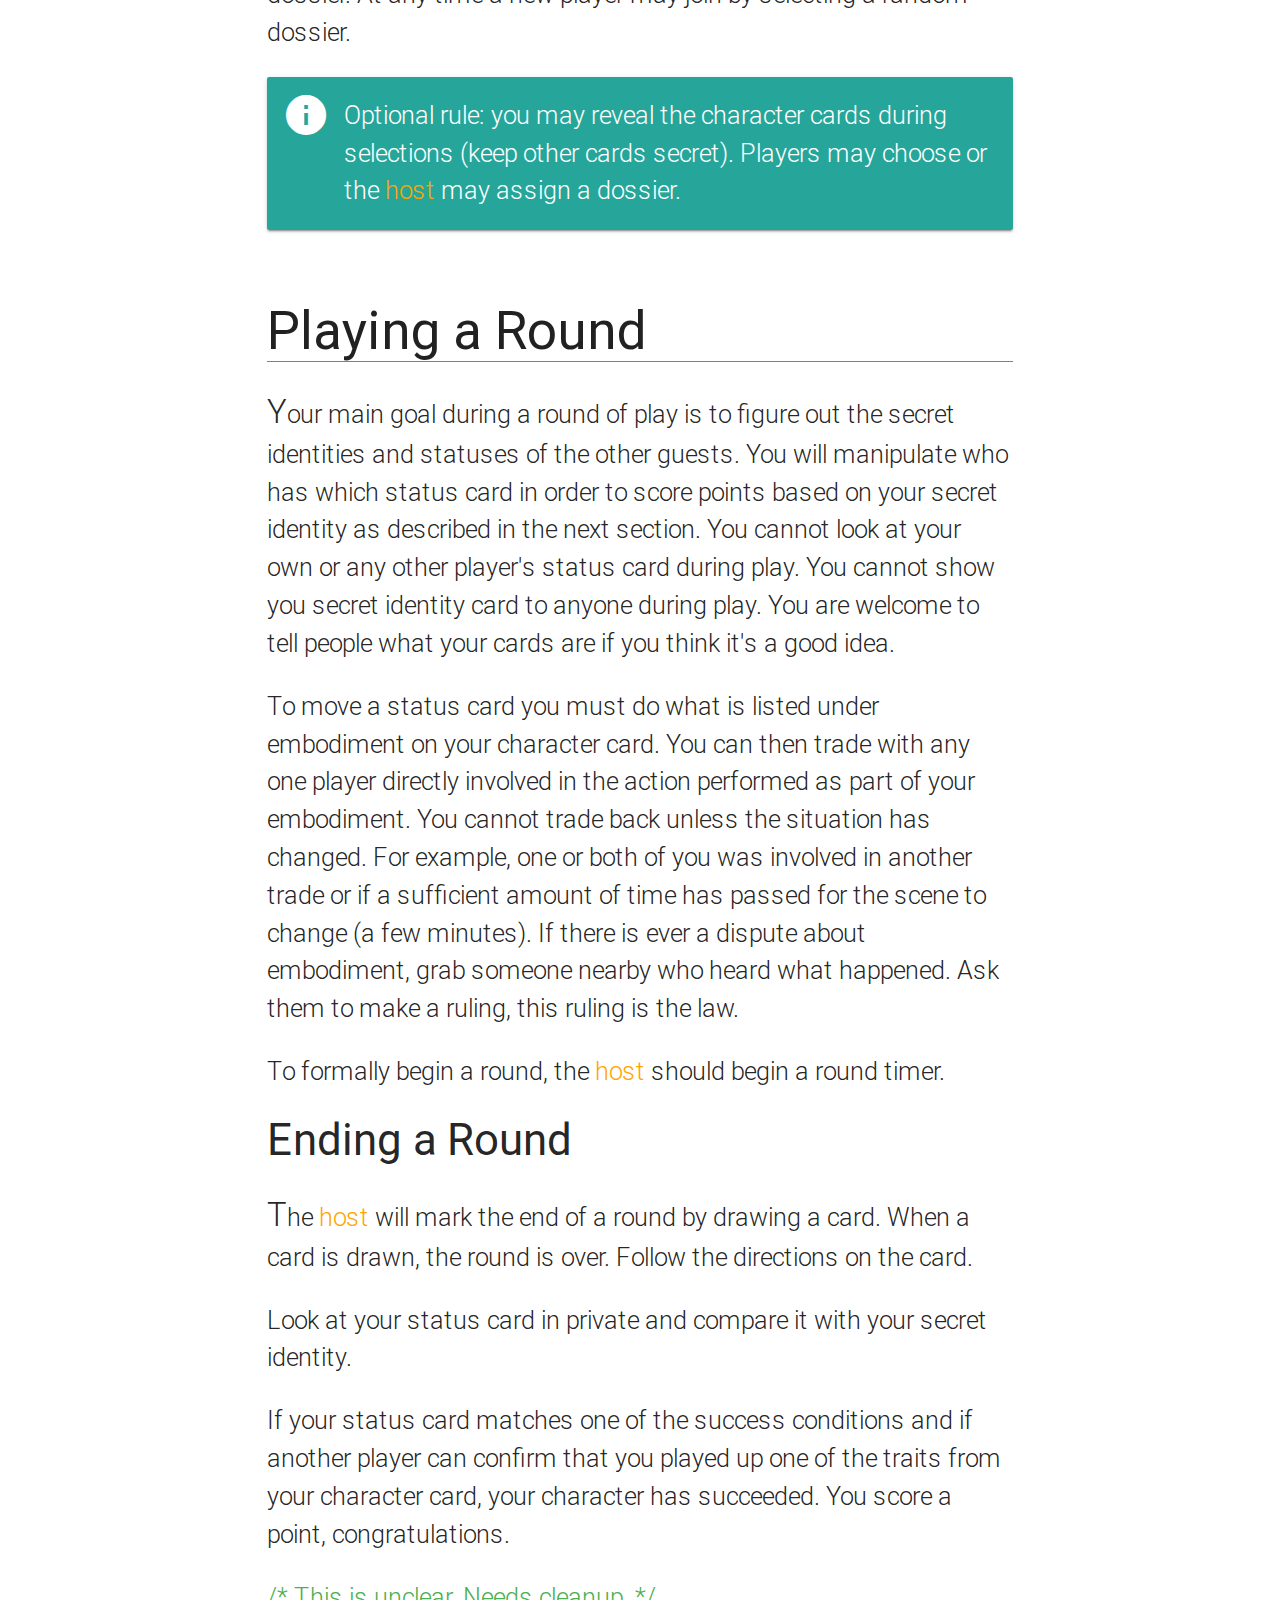
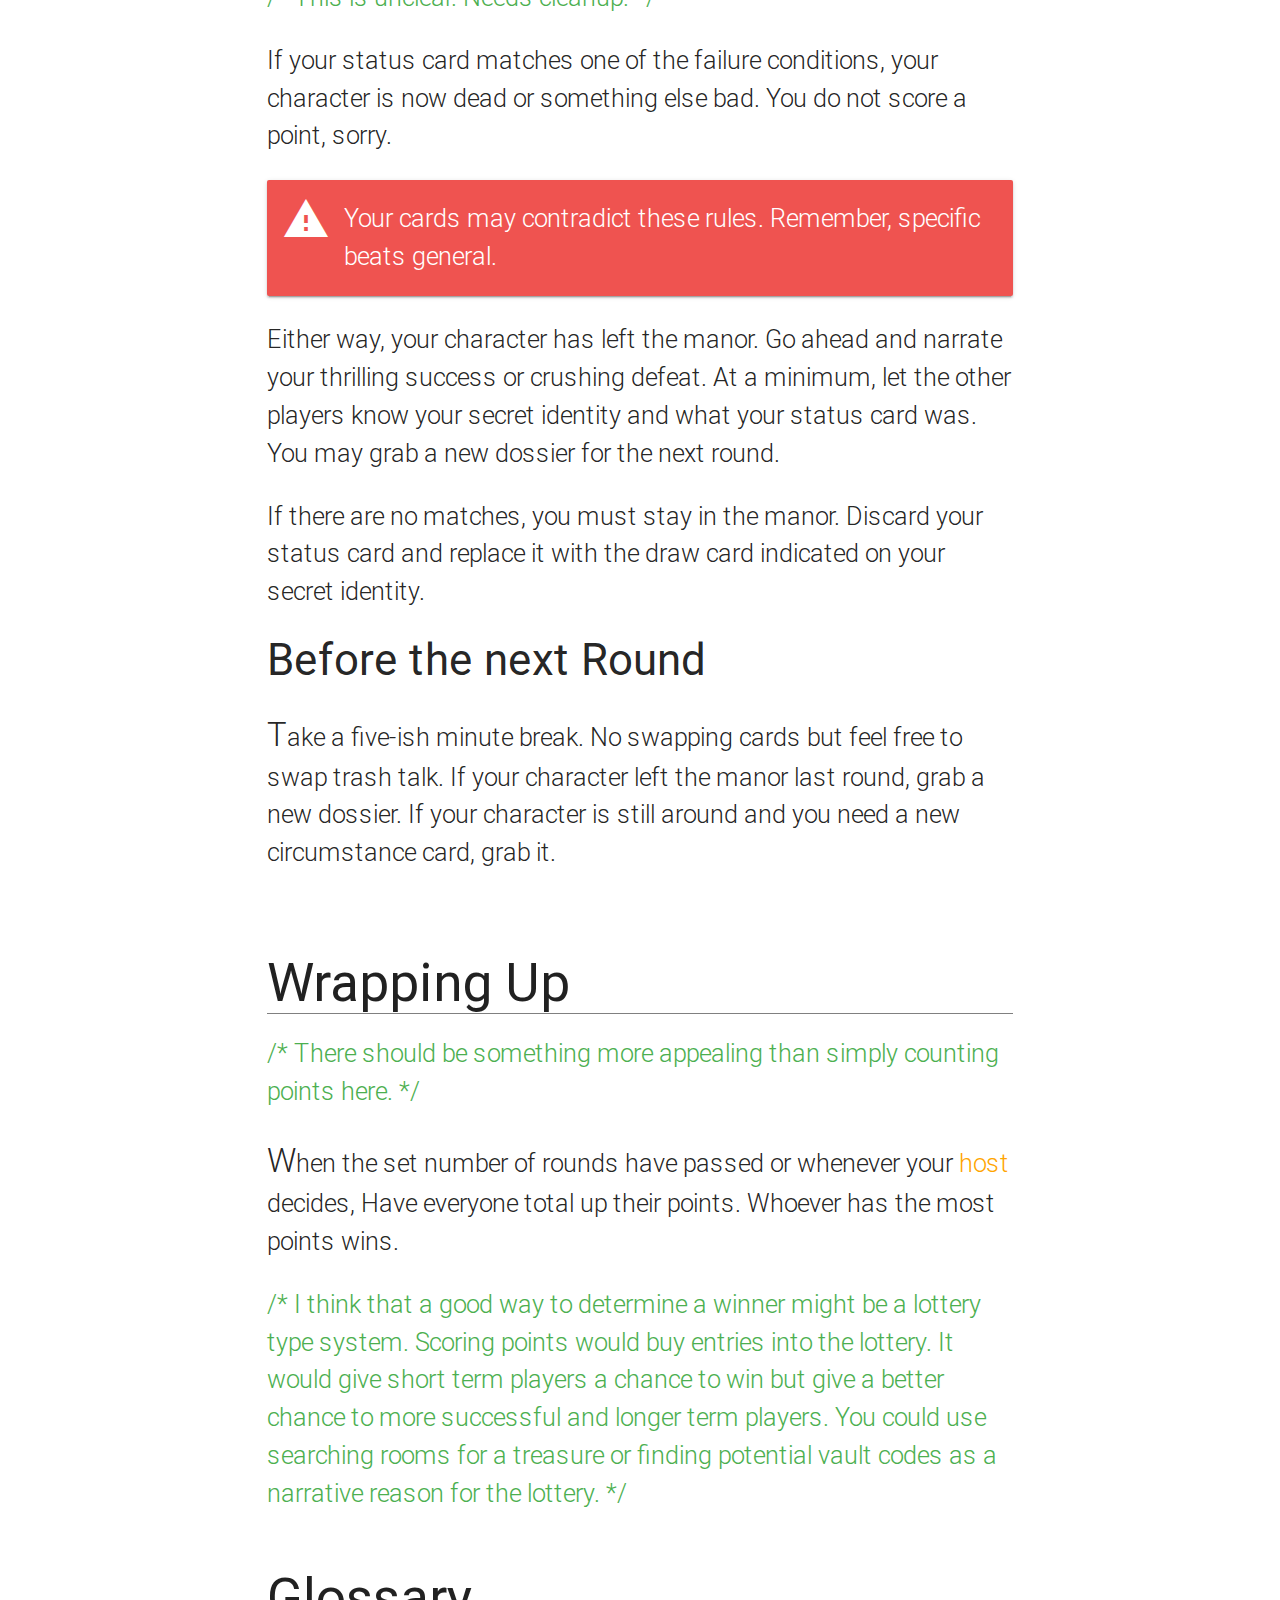
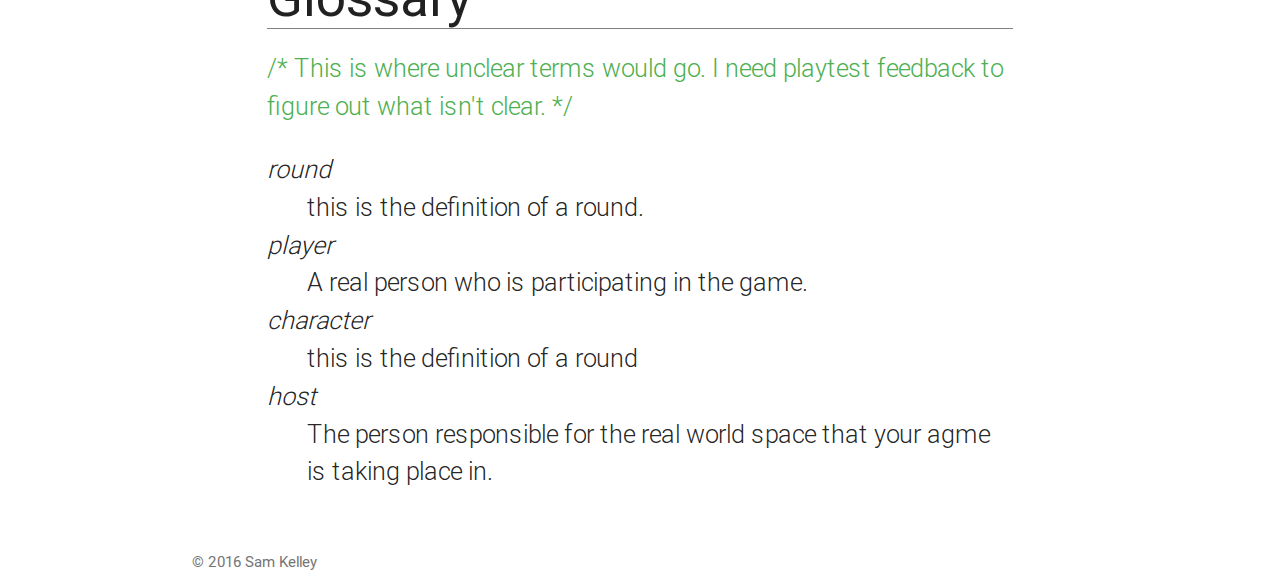
==== commit ea1bb1dc: "update" ====
--- a/index.html
+++ b/index.html
@@ -12,9 +12,7 @@
 	<body>
     <header>
       <div class="container">
-        <a href="#" data-activates="slide-out" class="button-collapse hide-on-med-and-up"><i class="material-icons">menu</i></a>
         <h1>Murder at the Manor</h1>
-        
       </div>
     </header>
     <main>
@@ -45,8 +43,8 @@
             <ul class="flow-text">
               <li class="inventory" data-quantity="1">Instruction Booklet</li>
               <li class="inventory" data-quantity="1">Play Mat</li>
-              <li class="inventory" data-quantity="8">Character Cards</li>
-              <li class="inventory" data-quantity="12">Secret Identity Cards</li>
+              <li class="inventory" data-quantity="8">Persona Cards</li>
+              <li class="inventory" data-quantity="12">Animus Cards</li>
               <li class="inventory" data-quantity="12">Circumstance Cards</li>
             </ul>
           </div>
@@ -54,6 +52,7 @@
             <h2 class="truncate">Setup</h2>
             <p class="flow-text">For each secret identity card select the appropriate draw card and place them together into an empty dossier envelope. Shuffle the character cards and without looking deal one into each empty dossier. Shuffle the dossiers and place them onto the play mat.</p>
             <aside class="info card-panel teal lighten-1 flow-text white-text">Try to position the play mat somewhere easily accessable but private enough that player can grab new cards without anyone overseeing.</aside>
+            <p class="flow-text"></p>
           </div>
           <div id="beginning-play" class="section scrollspy">
             <h2 class="truncate">Beginning Play</h2>
@@ -62,11 +61,12 @@
           </div>
           <div id="playing-a-round" class="section scrollspy">
             <h2 class="truncate">Playing a Round</h2>
-            <p class="flow-text">Your main goal during a round of play is to figure out the secret identities and statuses of the other guests. You will manipulate who has which status card in order to score points based on your secret identity as described in the next section. You cannot look at your own or any other player�s status card during play. You cannot show you secret identity card to anyone during play. You are welcome to tell people what your cards are if you think it�s a good idea.</p>
+            <p class="flow-text">Your main goal during a round of play is to figure out the secret identities and statuses of the other guests. You will manipulate who has which status card in order to score points based on your secret identity as described in the next section. You cannot look at your own or any other player's status card during play. You cannot show you secret identity card to anyone during play. You are welcome to tell people what your cards are if you think it's a good idea.</p>
             <p class="flow-text">To move a status card you must do what is listed under embodiment on your character card. You can then trade with any one player directly involved in the action performed as part of your embodiment. You cannot trade back unless the situation has changed. For example, one or both of you was involved in another trade or if a sufficient amount of time has passed for the scene to change (a few minutes). If there is ever a dispute about embodiment, grab someone nearby who heard what happened. Ask them to make a ruling, this ruling is the law.</p>
-            <p class="flow-text"></p>
+            <p class="flow-text">To formally begin a round, the <a class="def-link" href="#def-host">host</a> should begin a round timer.</p>
             <div class="subsection">
               <h3 class="truncate">Ending a Round</h3>
+              <p class="flow-text">The <a class="def-link" href="#def-host">host</a> will mark the end of a round by drawing a card. When a card is drawn, the round is over. Follow the directions on the card.</p>
               <p class="flow-text">Look at your status card in private and compare it with your secret identity.</p>
               <p class="flow-text">If your status card matches one of the success conditions and if another player can confirm that you played up one of the traits from your character card, your character has succeeded. You score a point, congratulations.</p>
               <aside class="comment flow-text">This is unclear. Needs cleanup.</aside>
@@ -74,6 +74,10 @@
               <aside class="pitfall card-panel red lighten-1 flow-text white-text">Your cards may contradict these rules. Remember, specific beats general.</aside>
               <p class="flow-text">Either way, your character has left the manor. Go ahead and narrate your thrilling success or crushing defeat. At a minimum, let the other players know your secret identity and what your status card was. You may grab a new dossier for the next round.</p>
               <p class="flow-text">If there are no matches, you must stay in the manor. Discard your status card and replace it with the draw card indicated on your secret identity.</p>
+            </div>
+            <div class="subsection">
+              <h3 class="truncate">Before the next Round</h3>
+              <p class="flow-text">Take a five-ish minute break. No swapping cards but feel free to swap trash talk. If your character left the manor last round, grab a new dossier. If your character is still around and you need a new circumstance card, grab it.</p>
             </div>
           </div>
           <div id="wrapping-up" class="section scrollspy">
@@ -128,10 +132,11 @@
       <li><a href="#playing-a-round">Playing a Round</a></li>
       <li><a href="#wrapping-up">Wrapping up</a></li>
       <li><a href="#glossary">Glossary</a></li>
-    </ul>
+    </ul>    
+    <a href="#" data-activates="slide-out" class="button-collapse hide"><i class="medium material-icons">menu</i></a>
     <footer class="grey-text text-darken-1 white">
       <div class="container">
-        � 2016 Sam Kelley
+        &copy; 2016 Sam Kelley
       </div>
     </footer>
 		<script type="text/javascript" src="js/jquery-3.1.1.min.js"></script>
@@ -142,7 +147,7 @@
           scrollOffset: 0
         });
         $(".button-collapse").sideNav({
-          menuWidth: 240,
+          menuWidth: 300,
           edge: 'left',
           closeOnClick: true,
           draggable: true
--- a/css/default.css
+++ b/css/default.css
@@ -36,12 +36,12 @@
   color: gray;
 }
 
-.button-collapse {
+.nav-fixed {
   position: fixed;
-  top: 12px;
-  right: 12px;
-  color: gray;
+  top:14.5px;
+  right:14.5px
 }
+
 .inventory {
 }
 
@@ -75,7 +75,7 @@
   font-style: italic;
 }
 
-.info,.pitfall,.read-aloud,.example-of-play,.subsection {
+.info,.pitfall,.read-aloud,.example-of-play {
   position: relative;
   padding-left: 77px;
 }
@@ -128,8 +128,4 @@
   main {
     margin-left: 0;
   }
-  
-  .subsection {
-    padding-left: 0;
-  }
 }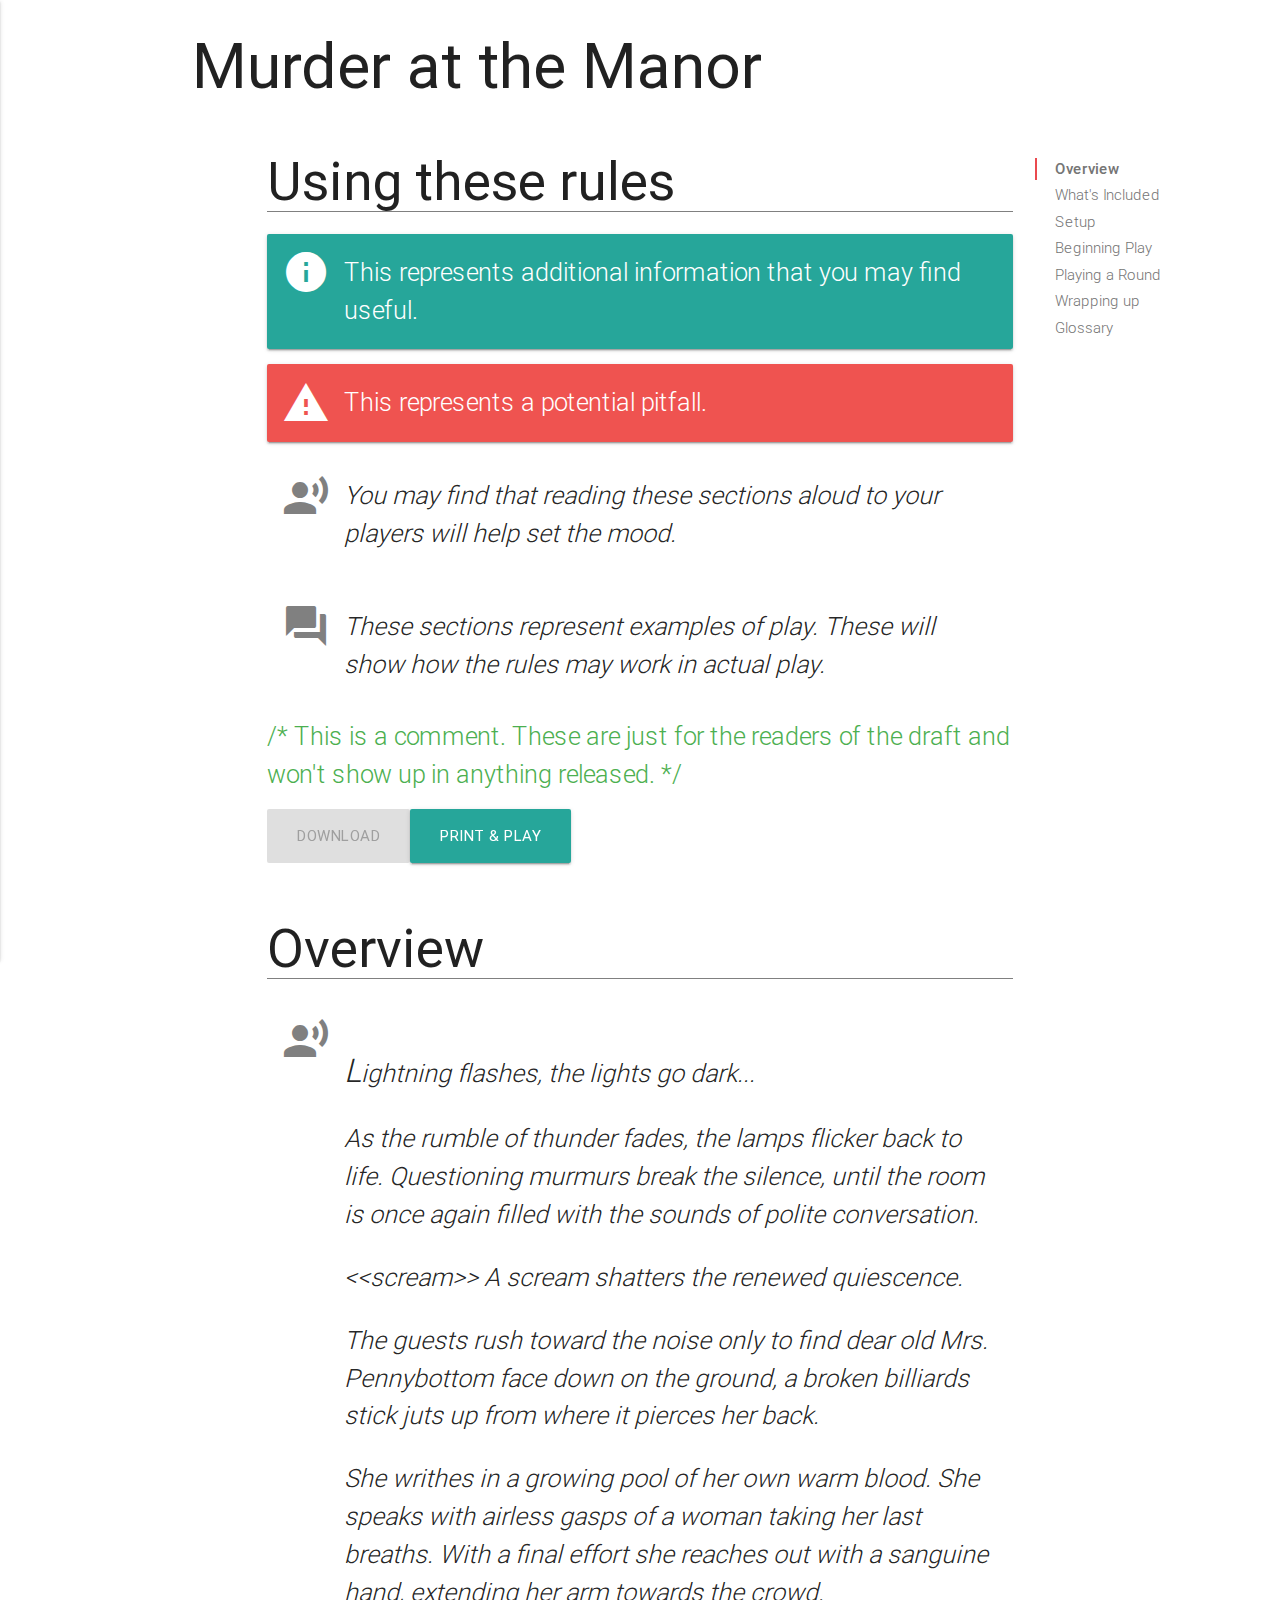
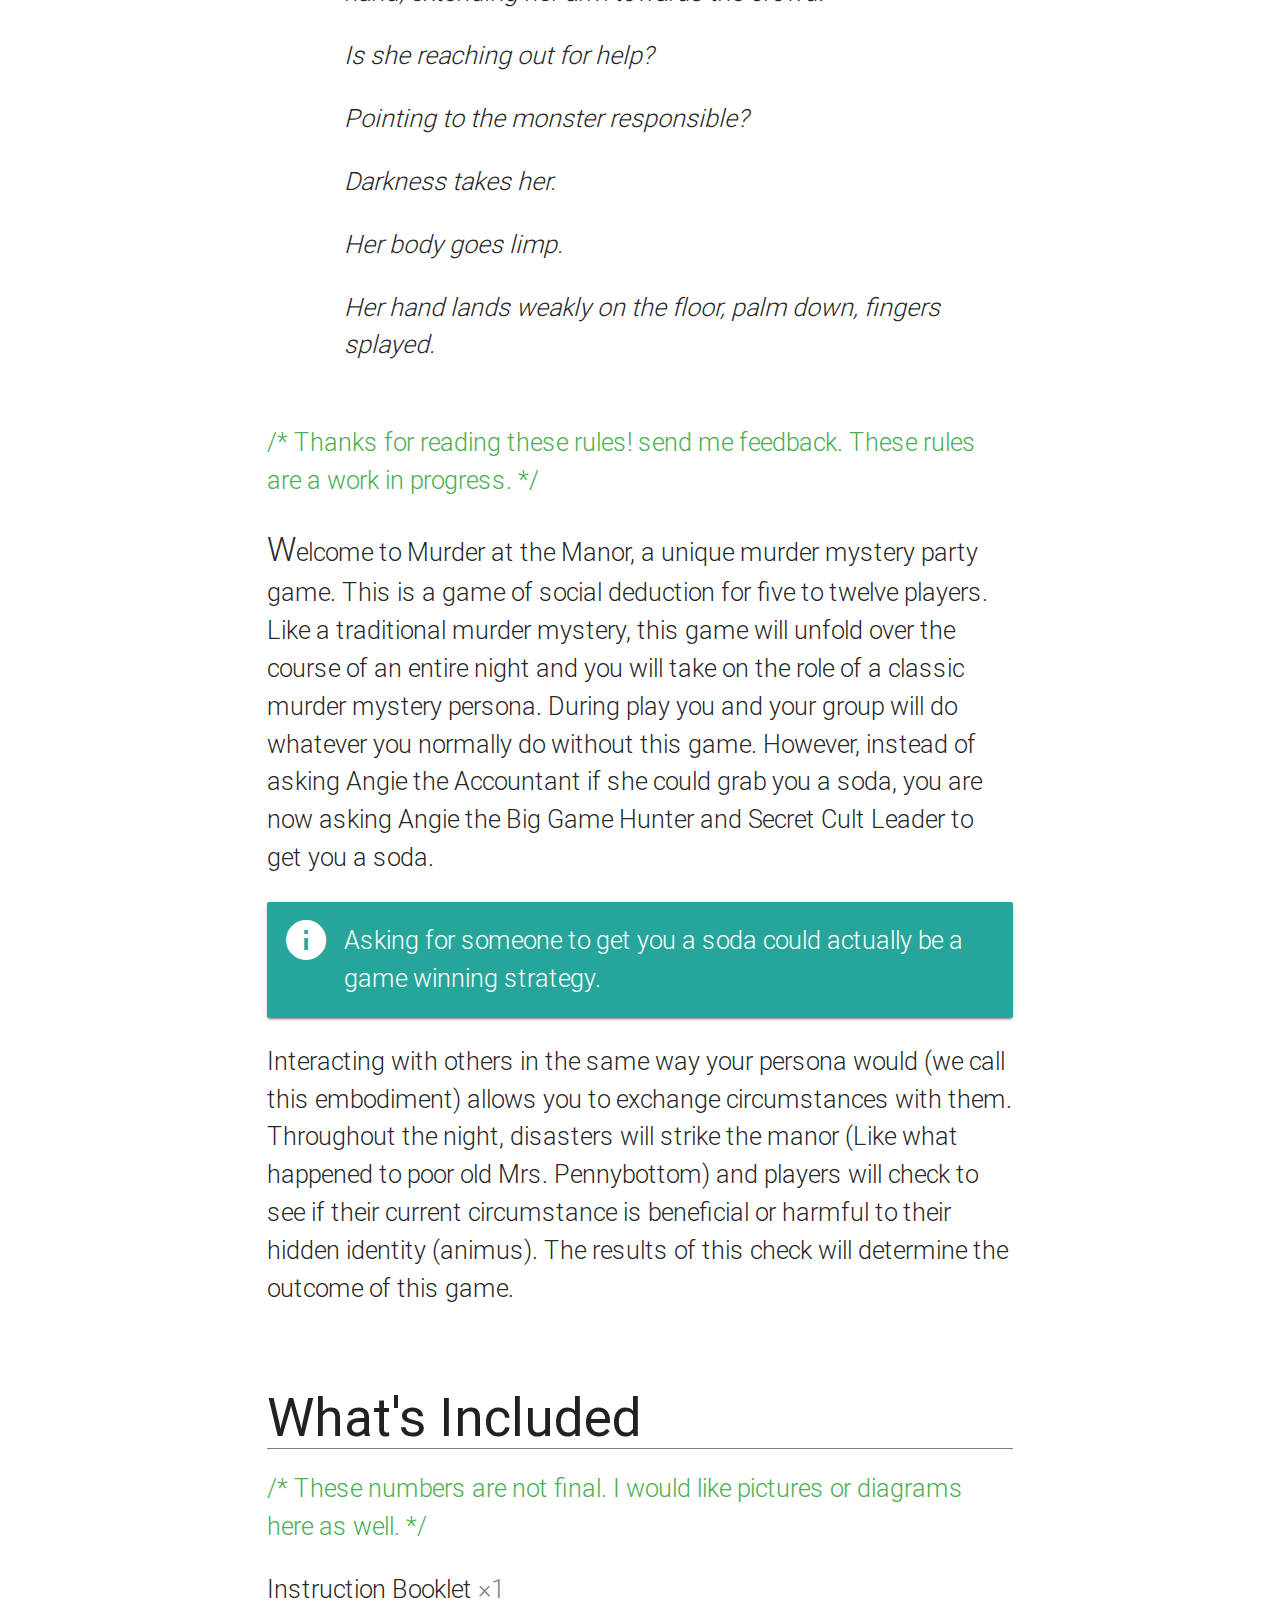
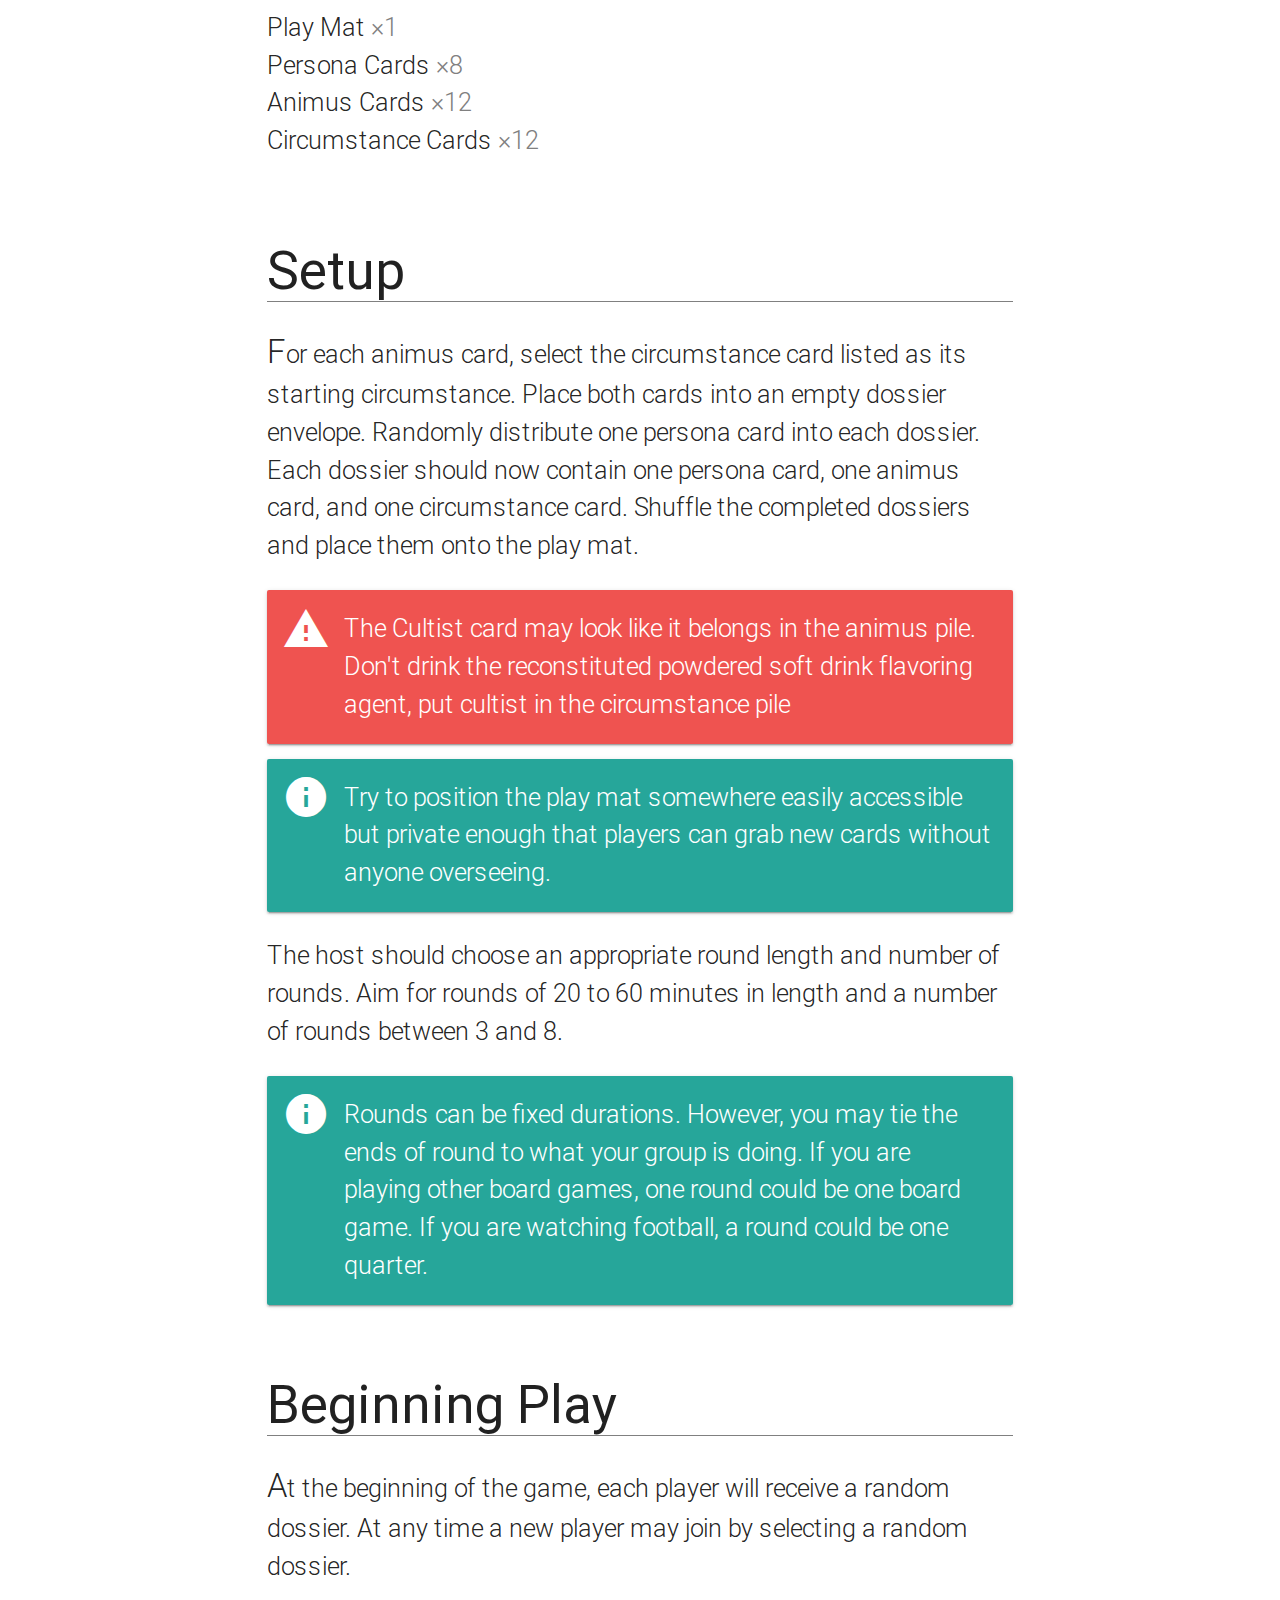
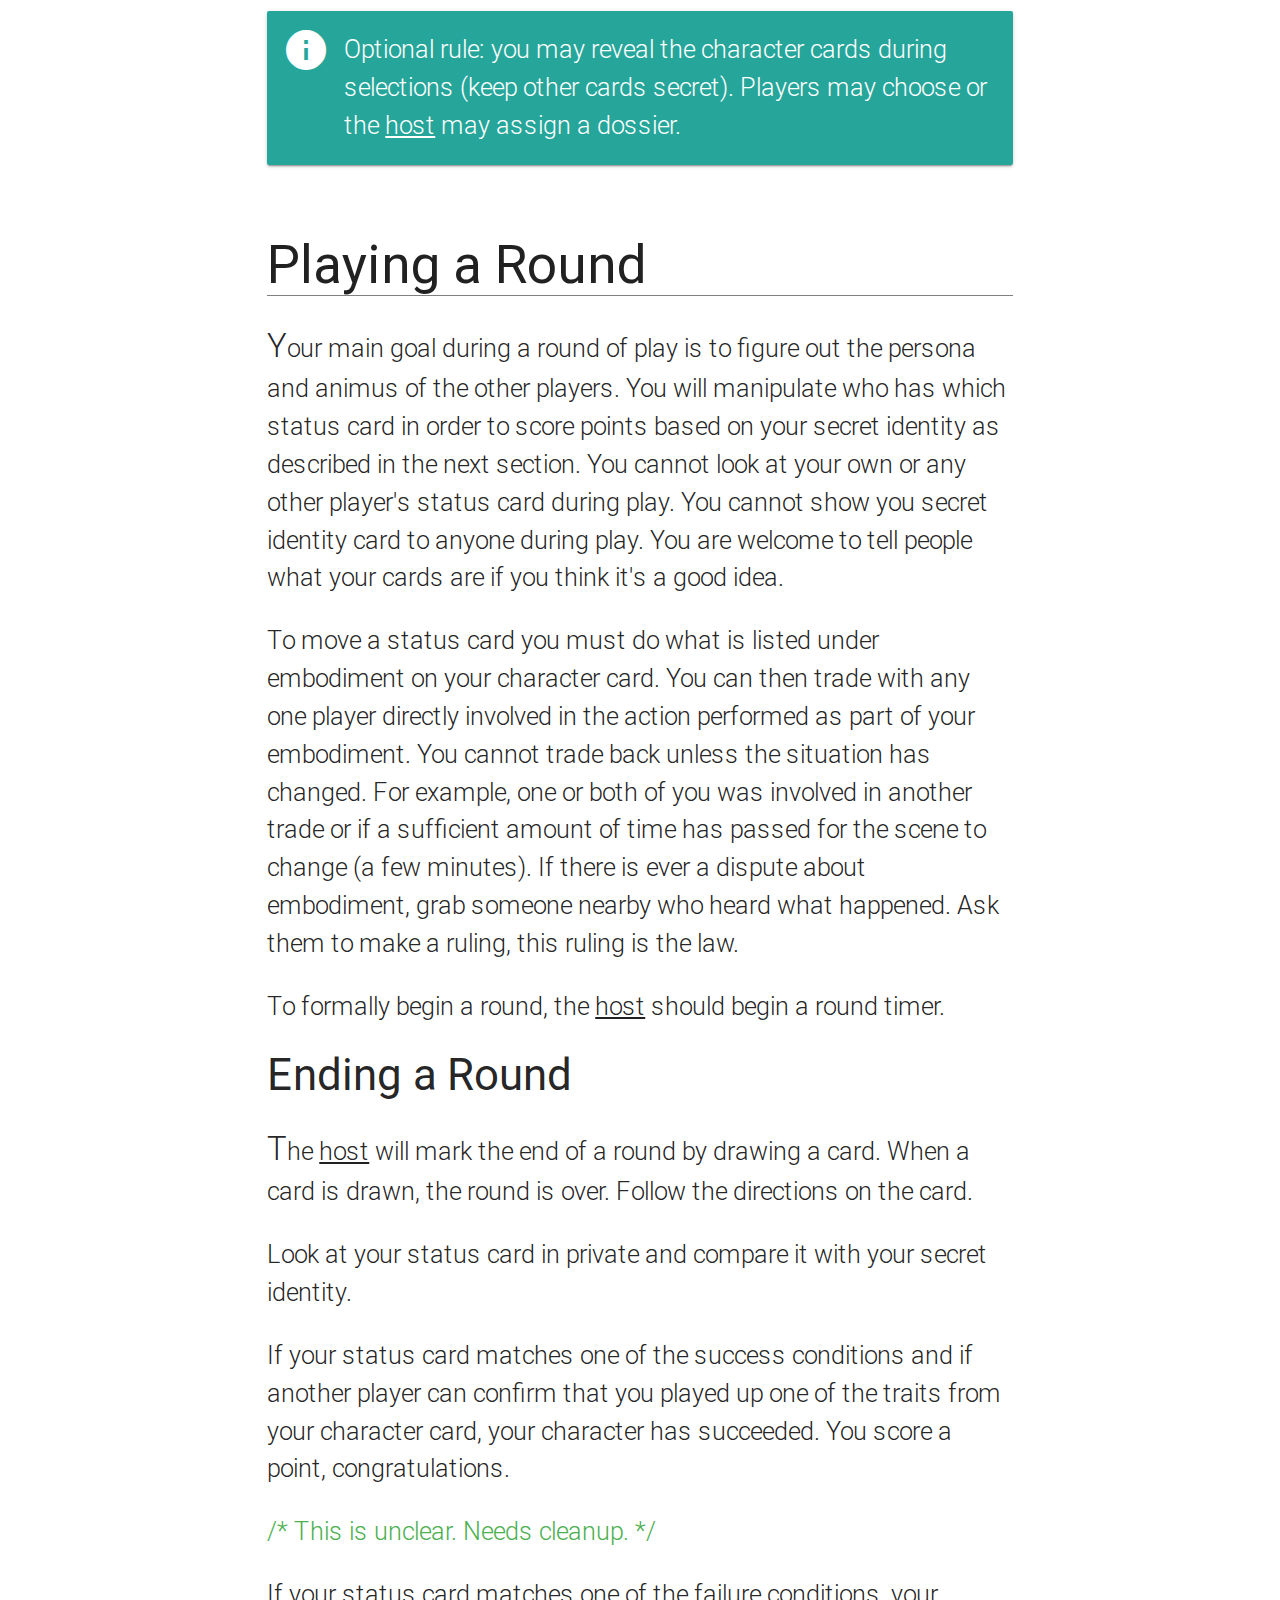
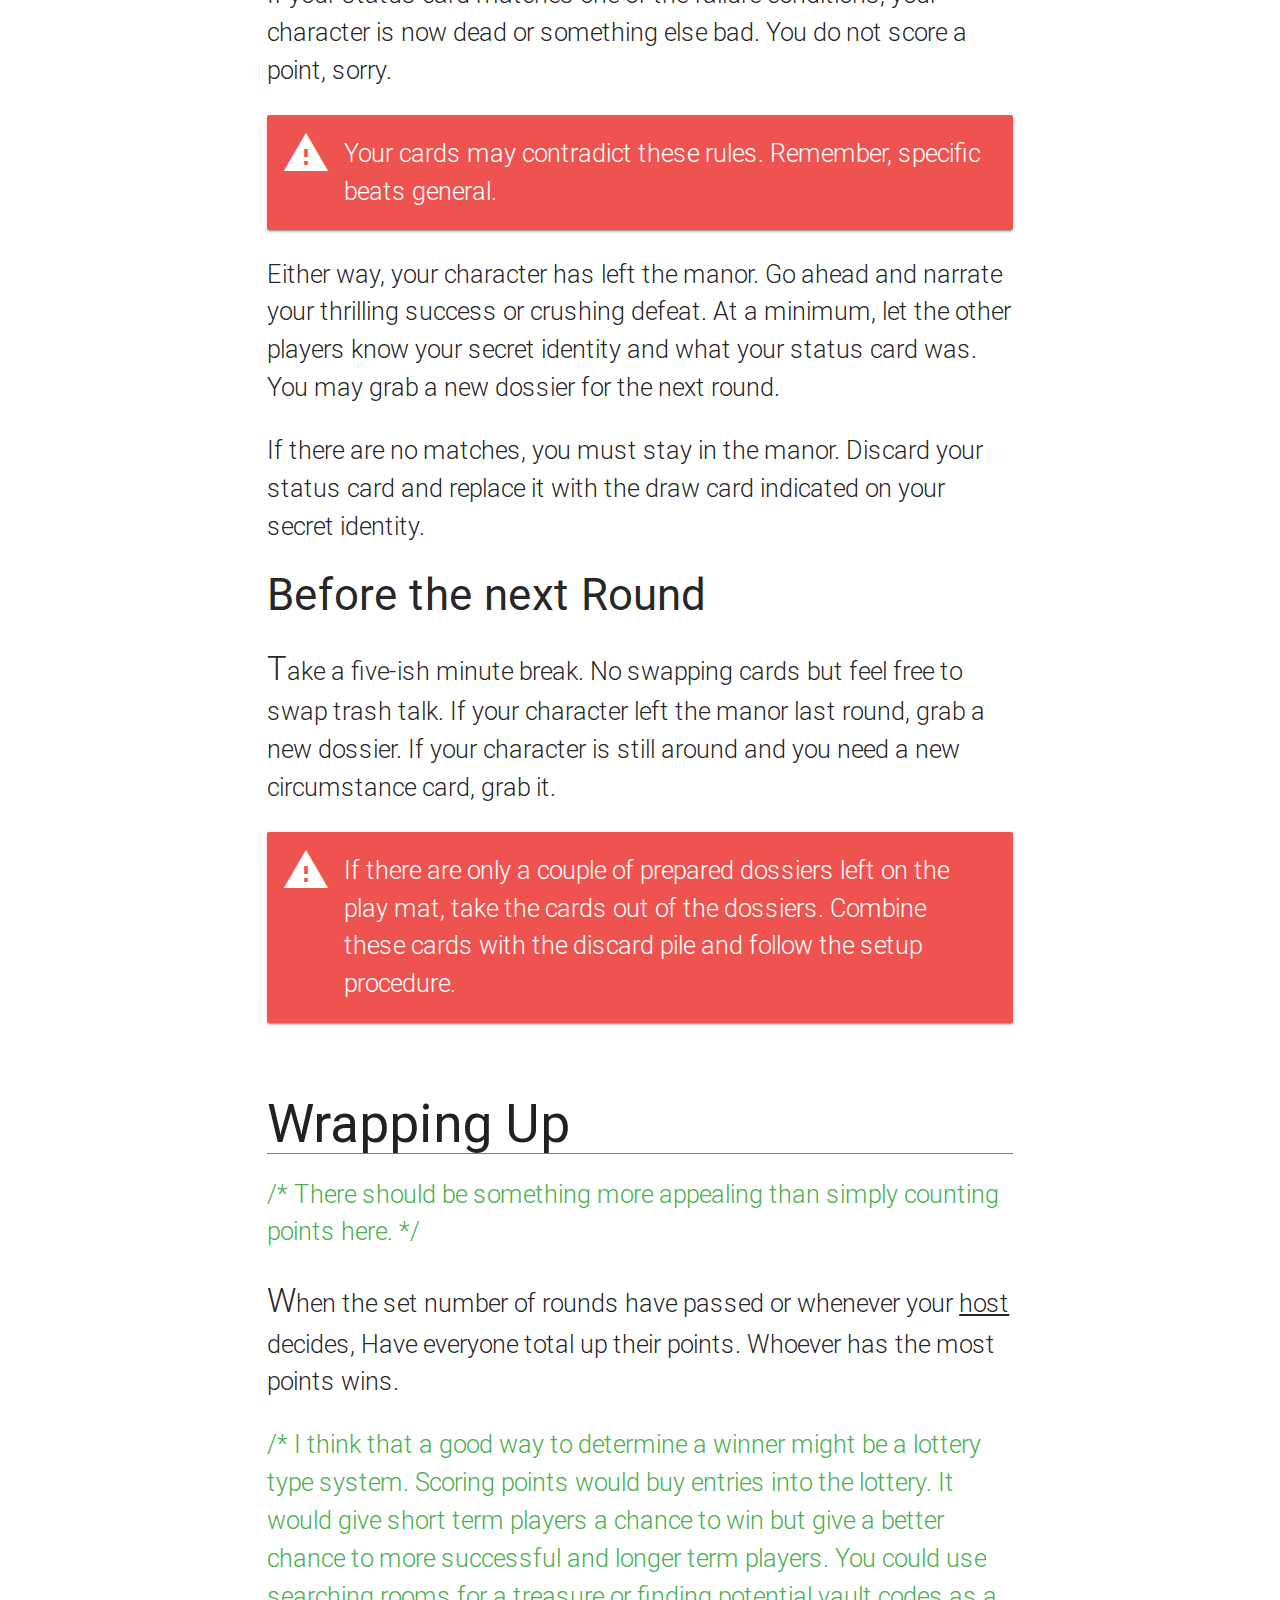
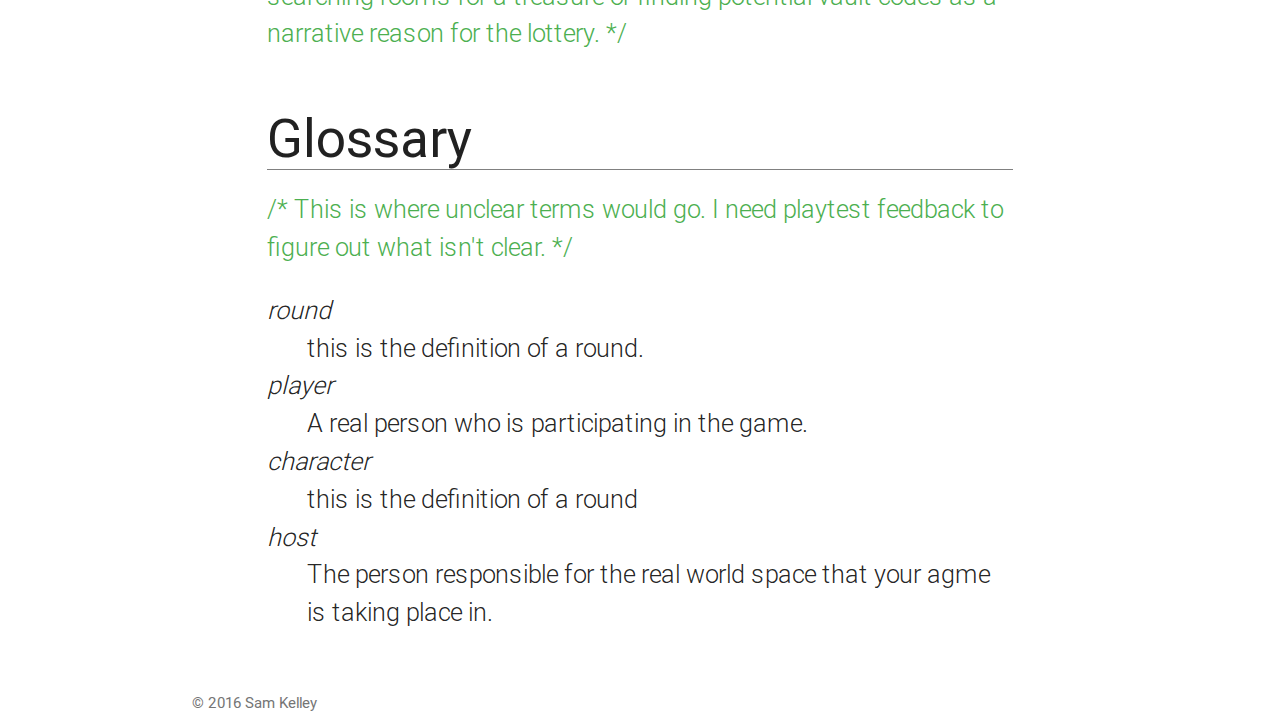
==== commit 7c4553ba: "new stuff" ====
--- a/index.html
+++ b/index.html
@@ -24,18 +24,43 @@
           <aside class="card-panel z-depth-0 flow-text read-aloud">You may find that reading these sections aloud to your players will help set the mood.</aside>
           <aside class="card-panel z-depth-0 flow-text example-of-play">These sections represent examples of play. These will show how the rules may work in actual play.</aside>
           <aside class="comment flow-text">This is a comment. These are just for the readers of the draft and won't show up in anything released.</aside>
-          <div id="top" class="section scrollspy">
-            
+          <div class="section" style="display:flex;justify-content:center">
+            <a class="waves-effect waves-light btn-large disabled">download</a>
+            <a href="docs/murder_at_the_manor_print_and_play.pdf" target="_blank" class="waves-effect waves-light btn-large">print &amp; play</a>
+            <div style="flex-grow:1"></div>
           </div>
           <div id="overview" class="section scrollspy">
             <h2 class="truncate">Overview</h2>
-            <aside class="card-panel z-depth-0 flow-text read-aloud">Lightning flashes and the lights go dark...as the rumble of thunder fades, the lamps flicker to life. Questioning murmurs break the silence, until the room is once again filled with the sounds of polite conversation. &lt;&lt;scream&gt;&gt; shatters the renewed quiescence. The guests rush toward the noise only to find dear old Mrs. pennybottom face down on the ground, a broken billiards stick juts up from where it pierces her back. She writhes in a growing pool of her own warm blood. She speaks with airless gasps of a woman taking her last breaths. With a final effort she reaches out with a sanguine hand, extending her arm towards the crowd. Darkness takes her. Her body goes limp. Her hand  lands weakly on the floor, palm down, fingers splayed.</aside>
+            <aside class="card-panel z-depth-0 flow-text read-aloud">
+              <p>Lightning flashes, the lights go dark...</p>
+              <p>As the rumble of thunder fades, the lamps flicker back to life. 
+              Questioning murmurs break the silence, until the room is once again filled with the sounds of polite conversation. </p>
+              <p>&lt;&lt;scream&gt;&gt; A scream shatters the renewed quiescence. </p>
+              <p>The guests rush toward the noise only to find dear old Mrs. Pennybottom face down on the ground, a broken billiards stick juts up from where it pierces her back. </p>
+              <p>She writhes in a growing pool of her own warm blood. 
+              She speaks with airless gasps of a woman taking her last breaths. 
+              With a final effort she reaches out with a sanguine hand, extending her arm towards the crowd. </p>
+              <p>Is she reaching out for help?</p>
+              <p>Pointing to the monster responsible?</p>
+              <p>Darkness takes her. </p>
+              <p>Her body goes limp. </p>
+              <p>Her hand  lands weakly on the floor, palm down, fingers splayed.</p>
+            </aside>
             <aside class="comment flow-text">Thanks for reading these rules! send me feedback. These rules are a work in progress.</aside>
-            <p class="flow-text">Welcome to Murder at the Manor, a unique murder mystery party game. This is game of social deduction for five to twelve players. You and your friends will not set out to play solely this game. Instead, like a traditional murder mystery, this game will unfold while you and your friends do other activities. Play takes place during rounds which typically last 30 to 60 minutes (your <a class="def-link" href="#def-host">host</a> will decide). Players will take on the roles of classic murder mystery characters, with a twist.</p>
-            <div style="display:flex;justify-content:center">
-              <a class="waves-effect waves-light btn-large">download</a>
-              <a class="waves-effect waves-light btn-large disabled">print &amp; play</a>
-            </div>
+            <p class="flow-text">
+              Welcome to Murder at the Manor, a unique murder mystery party game. 
+              This is a game of social deduction for five to twelve players. 
+              Like a traditional murder mystery, this game will unfold over the course of an entire night and you will take on the role of a classic murder mystery persona.
+              During play you and your group will do whatever you normally do without this game.
+              However, instead of asking Angie the Accountant if she could grab you a soda, you are now asking Angie the Big Game Hunter and Secret Cult Leader to get you a soda.
+            </p>
+            <aside class="info card-panel teal lighten-1 flow-text white-text">
+              Asking for someone to get you a soda could actually be a game winning strategy.
+            </aside>
+            <p class="flow-text">
+              Interacting with others in the same way your persona would (we call this embodiment) allows you to exchange circumstances with them. 
+              Throughout the night, disasters will strike the manor (Like what happened to poor old Mrs. Pennybottom) and players will check to see if their current circumstance is beneficial or harmful to their hidden identity (animus). The results of this check will determine the outcome of this game.
+            </p>
           </div>
           <div id="whats-included" class="section scrollspy">
             <h2 class="truncate">What's Included</h2>
@@ -50,9 +75,27 @@
           </div>
           <div id="setup" class="section scrollspy">
             <h2 class="truncate">Setup</h2>
-            <p class="flow-text">For each secret identity card select the appropriate draw card and place them together into an empty dossier envelope. Shuffle the character cards and without looking deal one into each empty dossier. Shuffle the dossiers and place them onto the play mat.</p>
-            <aside class="info card-panel teal lighten-1 flow-text white-text">Try to position the play mat somewhere easily accessable but private enough that player can grab new cards without anyone overseeing.</aside>
-            <p class="flow-text"></p>
+            <p class="flow-text">
+              For each animus card, select the circumstance card listed as its starting circumstance.
+              Place both cards into an empty dossier envelope.
+              Randomly distribute one persona card into each dossier.
+              Each dossier should now contain one persona card, one animus card, and one circumstance card.
+              Shuffle the completed dossiers and place them onto the play mat.
+            </p>
+            <aside class="pitfall card-panel red lighten-1 flow-text white-text">The Cultist card may look like it belongs in the animus pile. Don't drink the reconstituted powdered soft drink flavoring agent, put cultist in the circumstance pile</aside>
+            <aside class="info card-panel teal lighten-1 flow-text white-text">
+              Try to position the play mat somewhere easily accessible but private enough that players can grab new cards without anyone overseeing.
+            </aside>
+            <p class="flow-text">
+              The host should choose an appropriate round length and number of rounds. 
+              Aim for rounds of 20 to 60 minutes in length and a number of rounds between 3 and 8.
+            </p>
+            <aside class="info card-panel teal lighten-1 flow-text white-text">
+              Rounds can be fixed durations. 
+              However, you may tie the ends of round to what your group is doing. 
+              If you are playing other board games, one round could be one board game. 
+              If you are watching football, a round could be one quarter.
+            </aside>
           </div>
           <div id="beginning-play" class="section scrollspy">
             <h2 class="truncate">Beginning Play</h2>
@@ -61,7 +104,7 @@
           </div>
           <div id="playing-a-round" class="section scrollspy">
             <h2 class="truncate">Playing a Round</h2>
-            <p class="flow-text">Your main goal during a round of play is to figure out the secret identities and statuses of the other guests. You will manipulate who has which status card in order to score points based on your secret identity as described in the next section. You cannot look at your own or any other player's status card during play. You cannot show you secret identity card to anyone during play. You are welcome to tell people what your cards are if you think it's a good idea.</p>
+            <p class="flow-text">Your main goal during a round of play is to figure out the persona and animus of the other players. You will manipulate who has which status card in order to score points based on your secret identity as described in the next section. You cannot look at your own or any other player's status card during play. You cannot show you secret identity card to anyone during play. You are welcome to tell people what your cards are if you think it's a good idea.</p>
             <p class="flow-text">To move a status card you must do what is listed under embodiment on your character card. You can then trade with any one player directly involved in the action performed as part of your embodiment. You cannot trade back unless the situation has changed. For example, one or both of you was involved in another trade or if a sufficient amount of time has passed for the scene to change (a few minutes). If there is ever a dispute about embodiment, grab someone nearby who heard what happened. Ask them to make a ruling, this ruling is the law.</p>
             <p class="flow-text">To formally begin a round, the <a class="def-link" href="#def-host">host</a> should begin a round timer.</p>
             <div class="subsection">
@@ -78,6 +121,7 @@
             <div class="subsection">
               <h3 class="truncate">Before the next Round</h3>
               <p class="flow-text">Take a five-ish minute break. No swapping cards but feel free to swap trash talk. If your character left the manor last round, grab a new dossier. If your character is still around and you need a new circumstance card, grab it.</p>
+              <aside class="pitfall card-panel red lighten-1 flow-text white-text">If there are only a couple of prepared dossiers left on the play mat, take the cards out of the dossiers. Combine these cards with the discard pile and follow the setup procedure.</aside>
             </div>
           </div>
           <div id="wrapping-up" class="section scrollspy">
--- a/css/default.css
+++ b/css/default.css
@@ -12,8 +12,9 @@
   flex: 1 0 auto;
 }
 
-a {
-  color: orange;
+a.def-link {
+  text-decoration: underline;
+  color: inherit;
 }
 
 h2 {
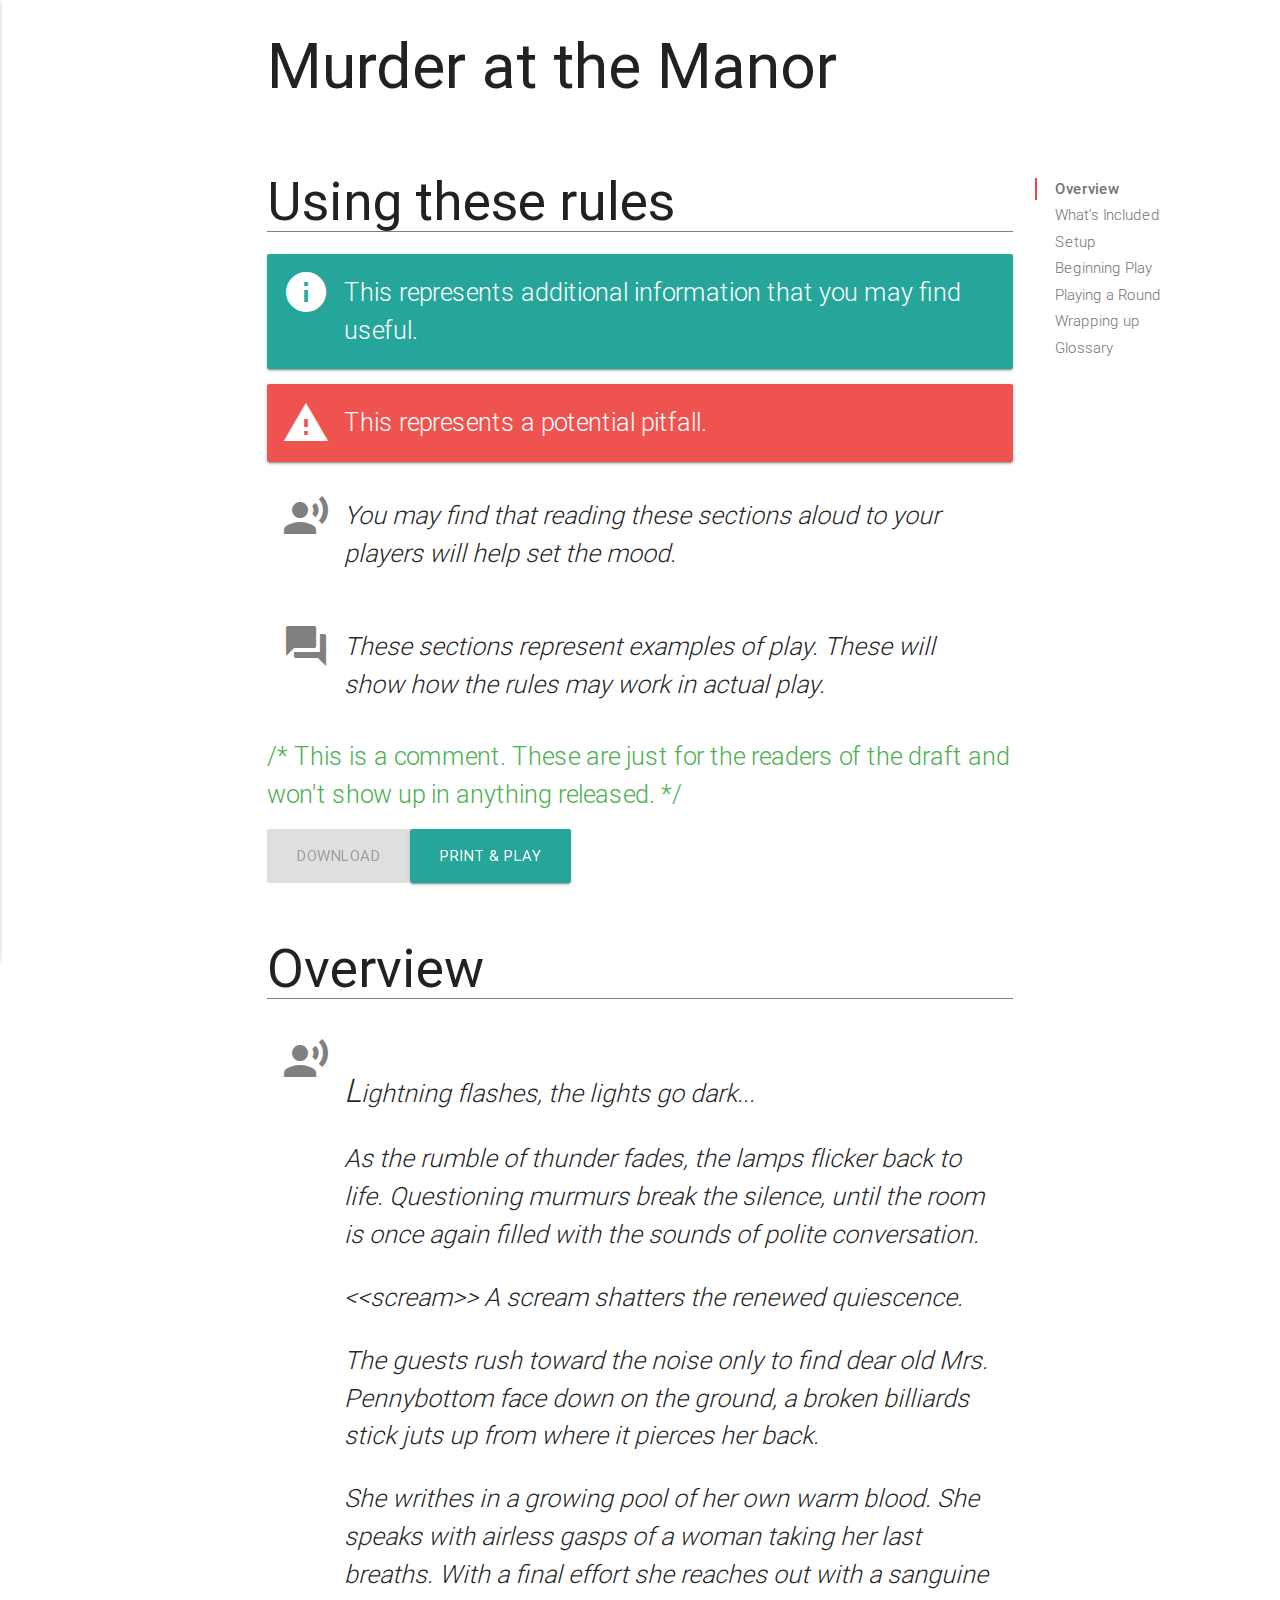
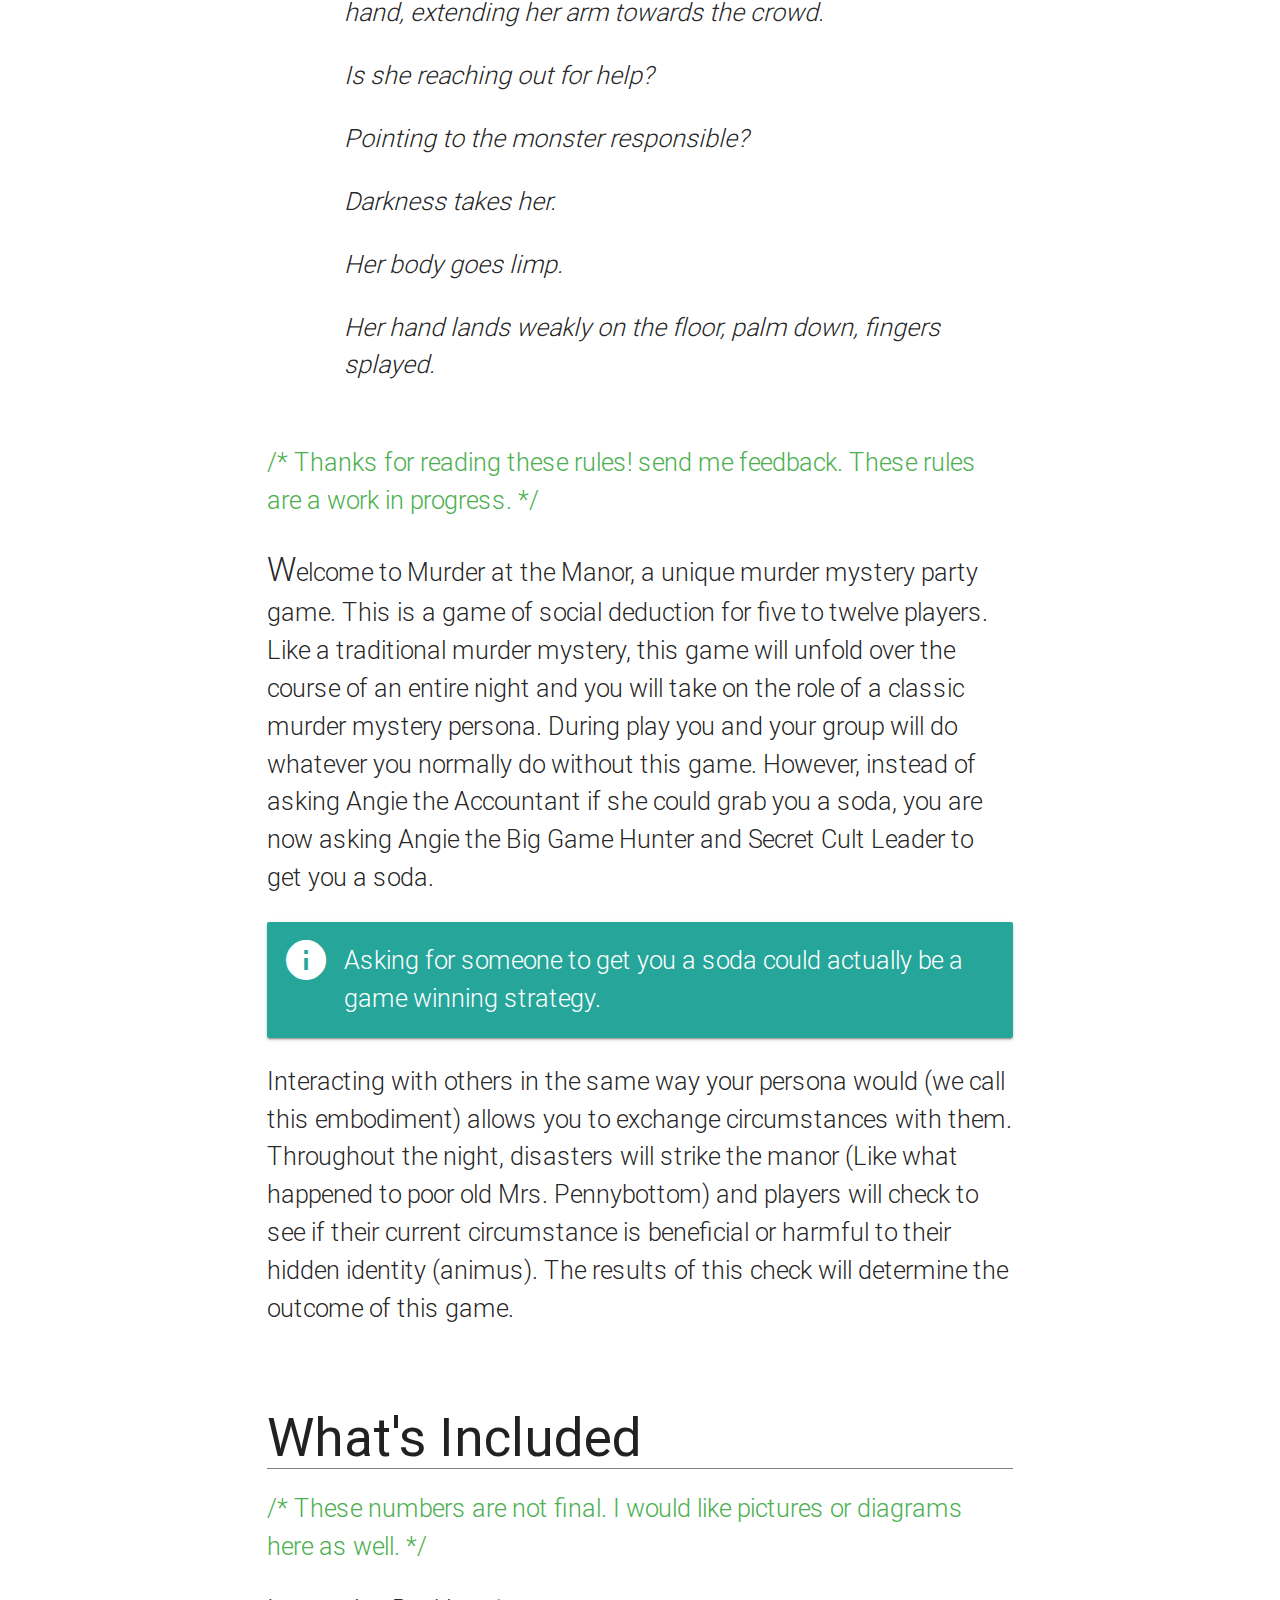
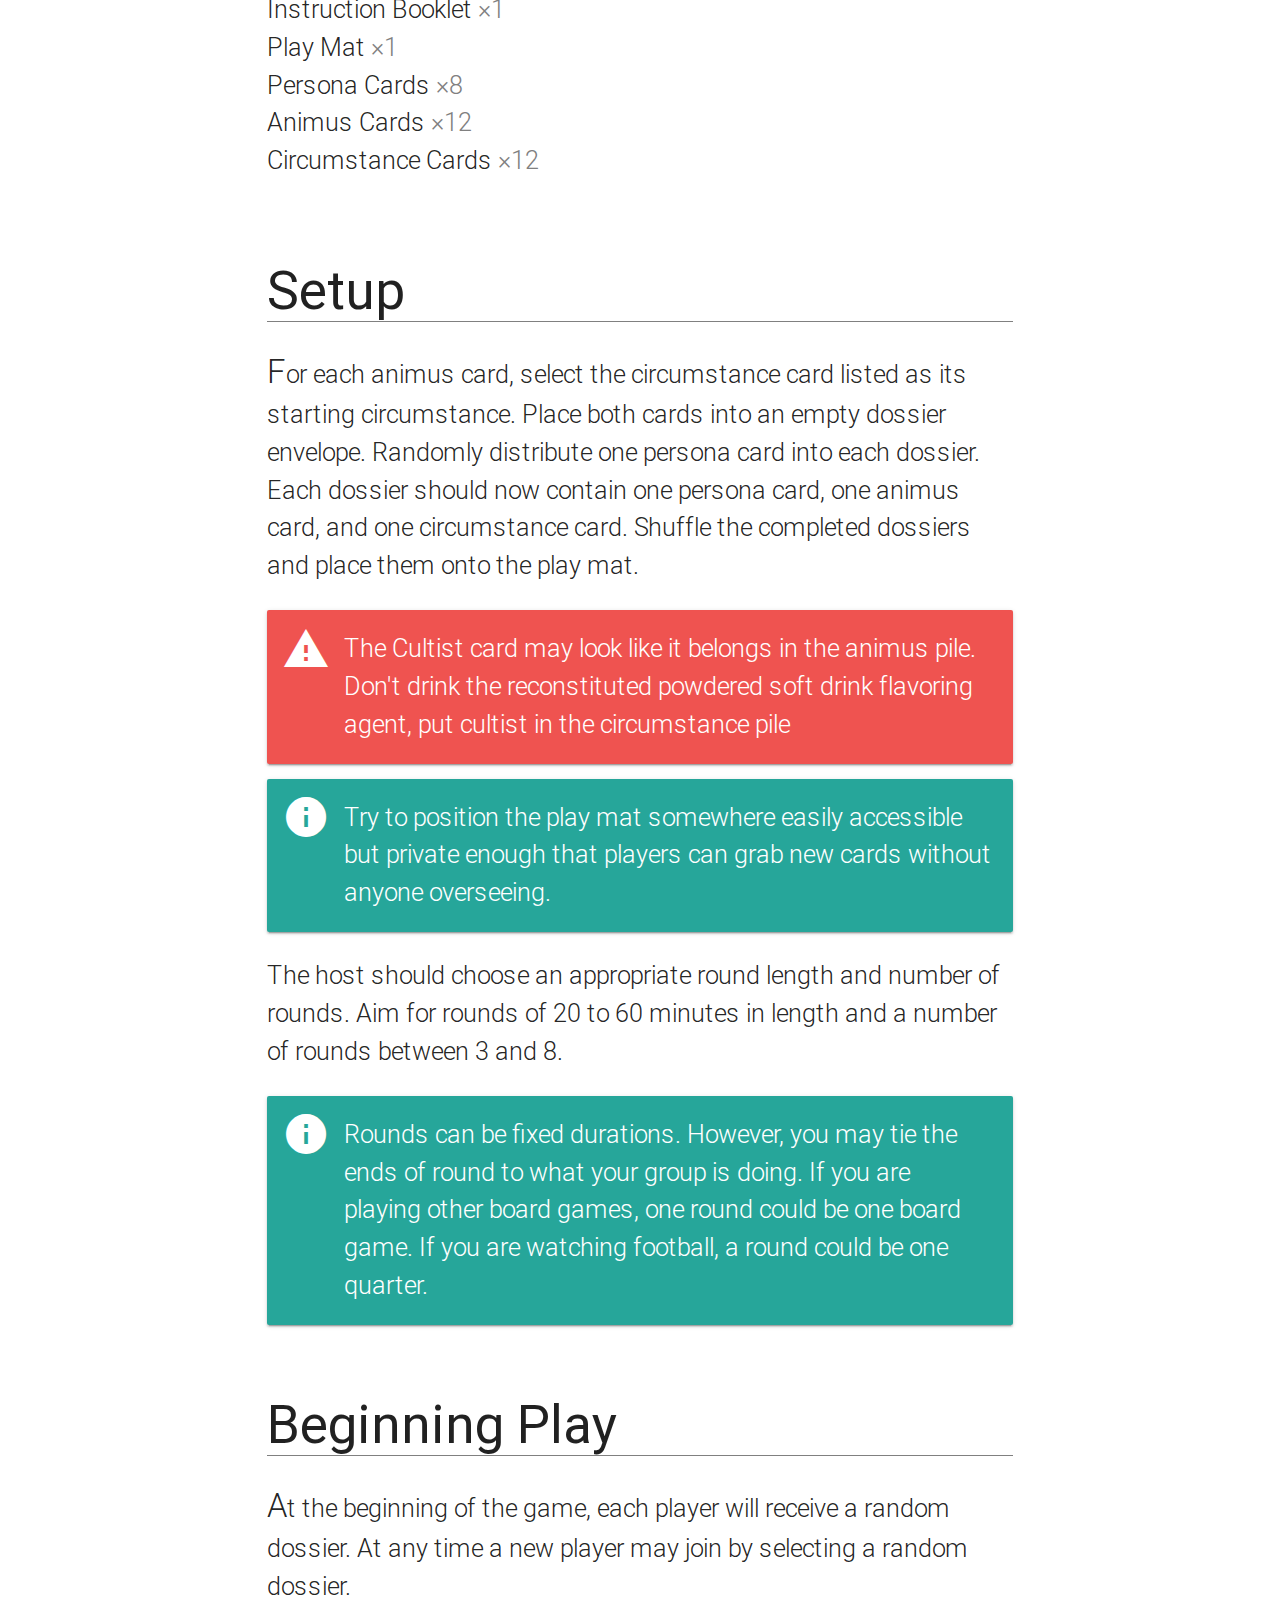
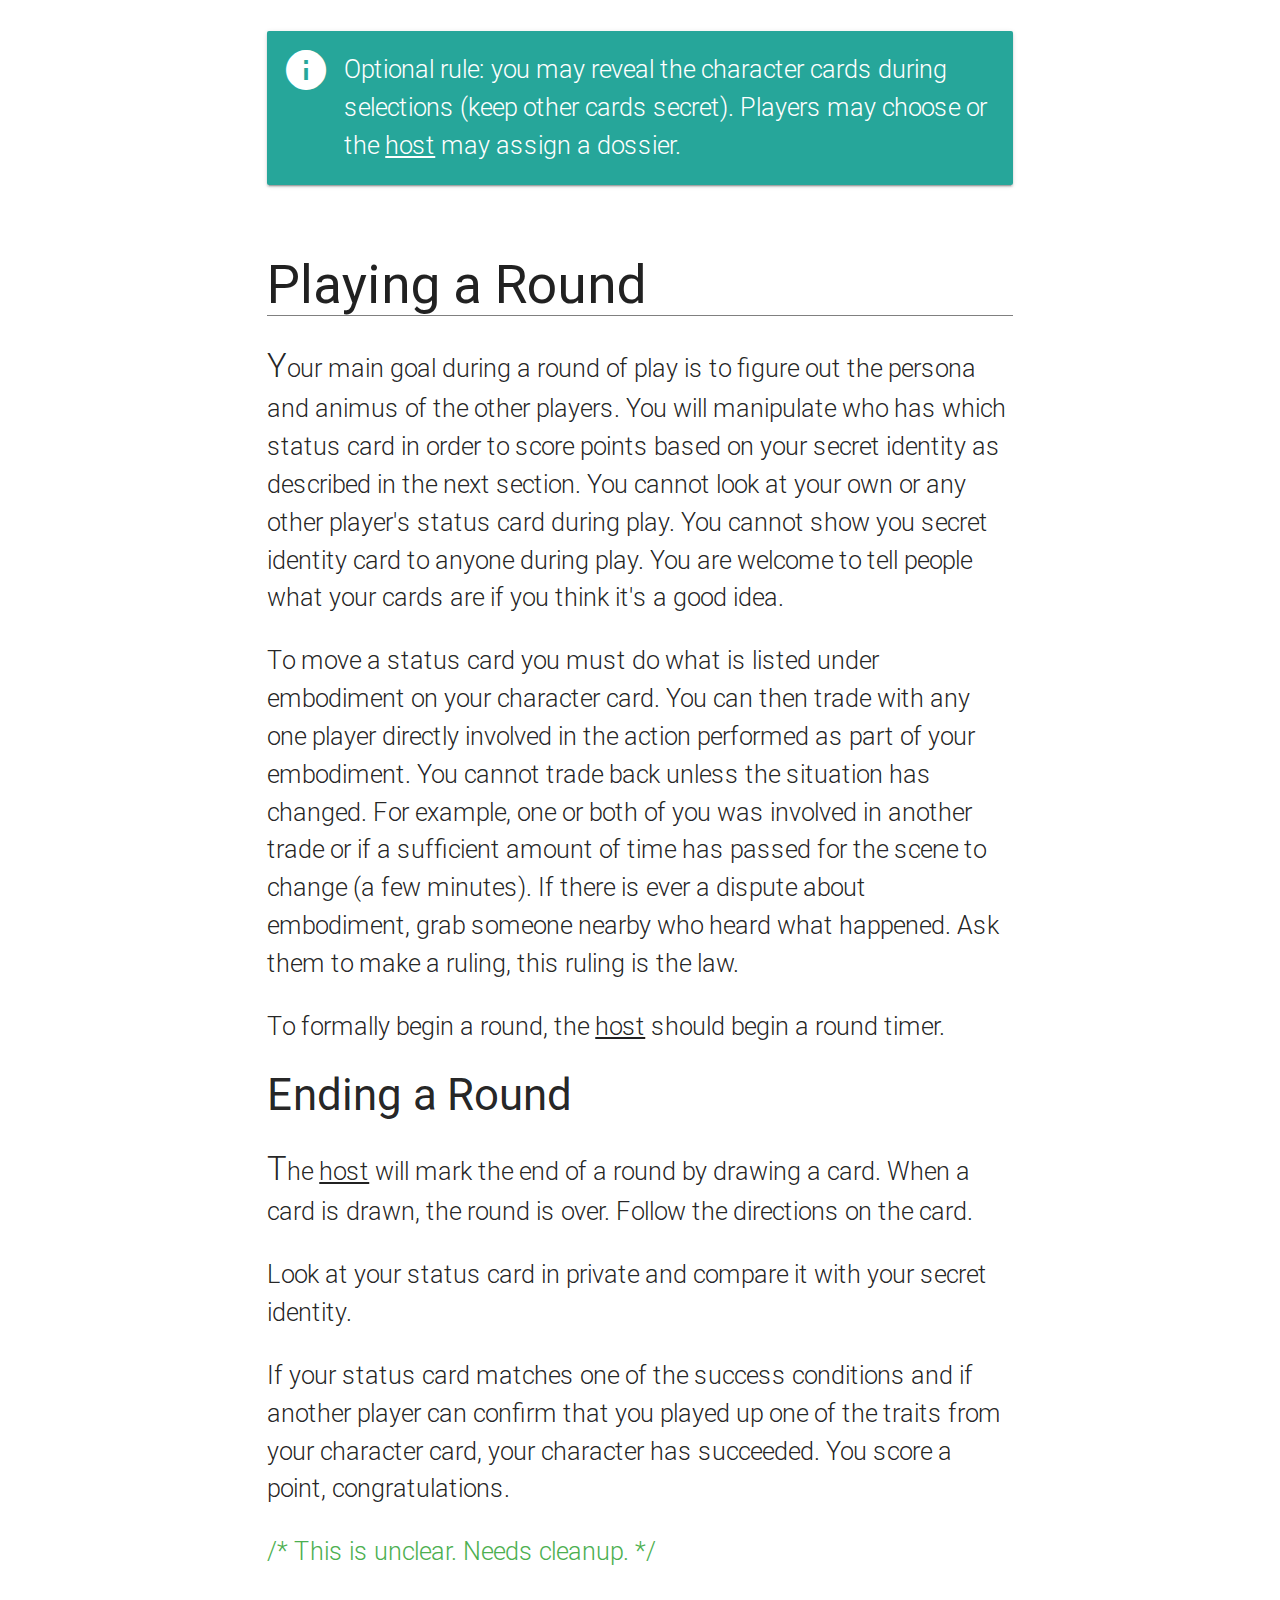
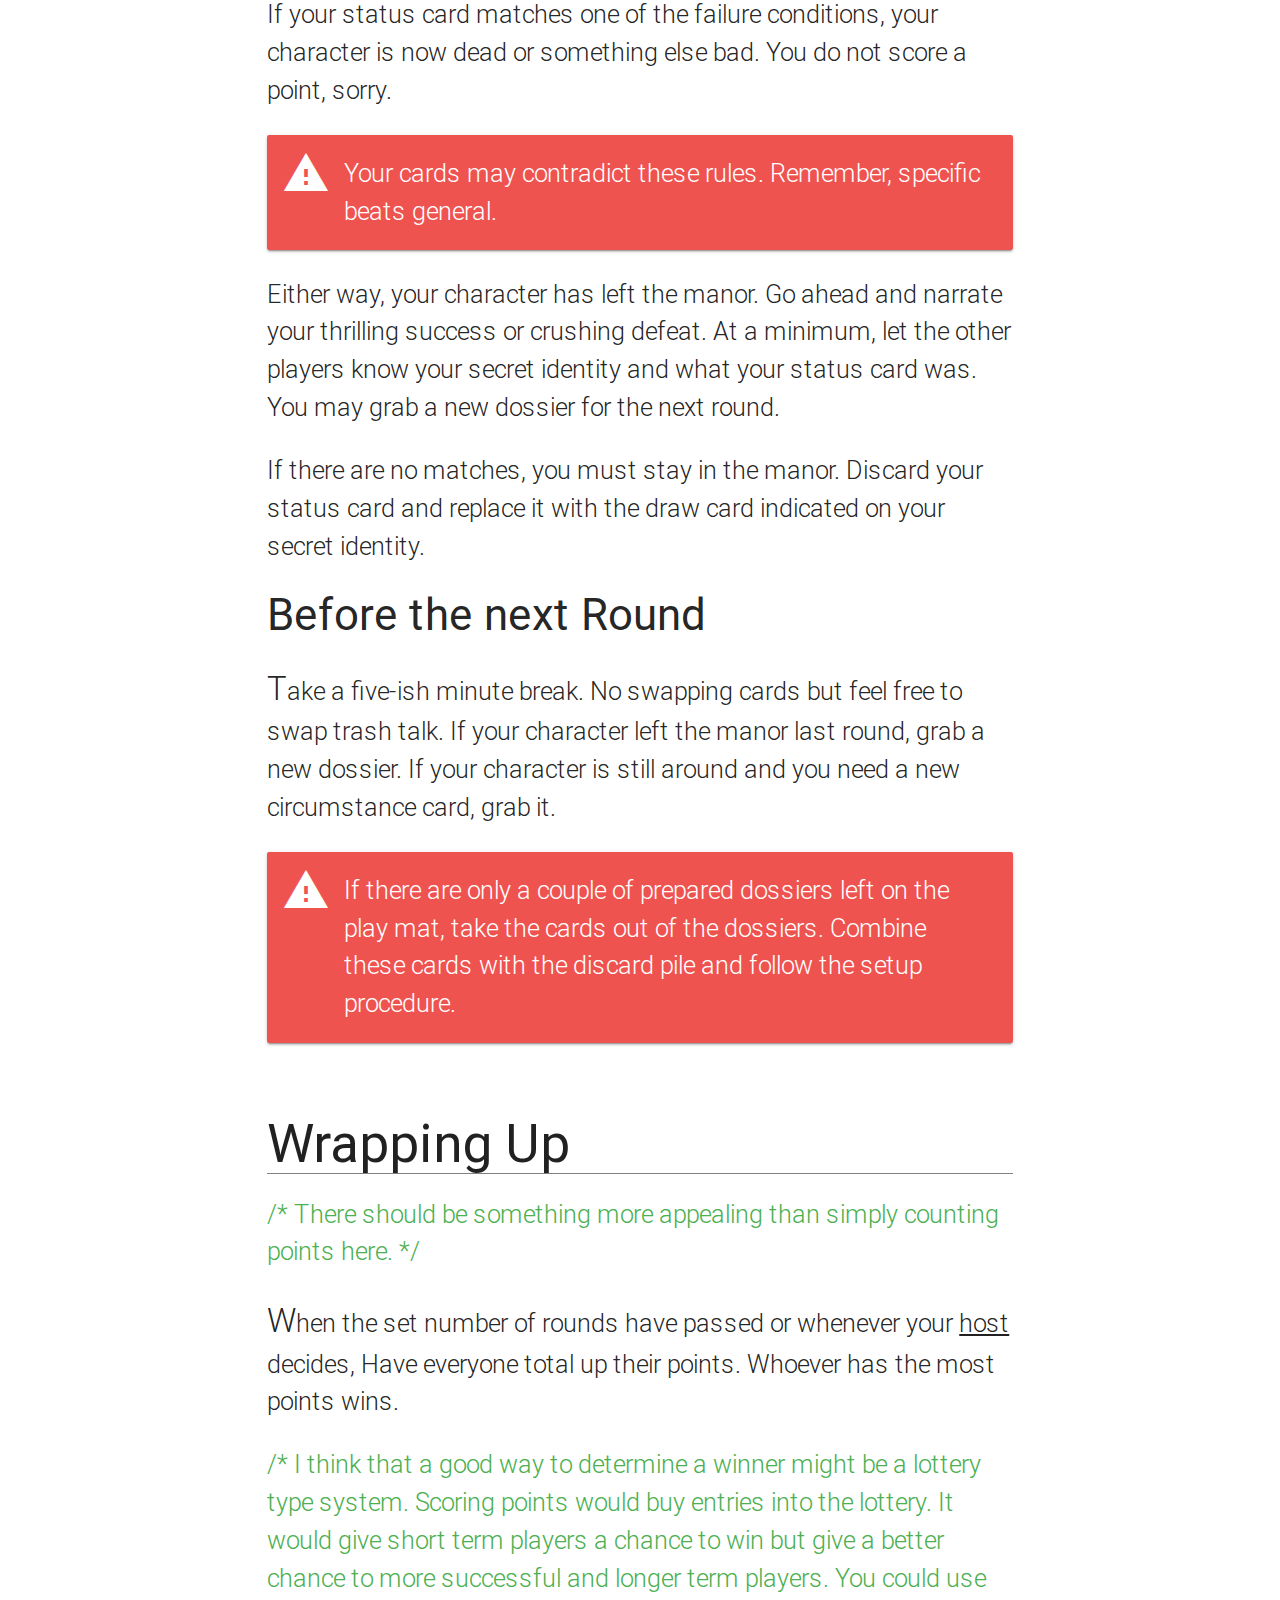
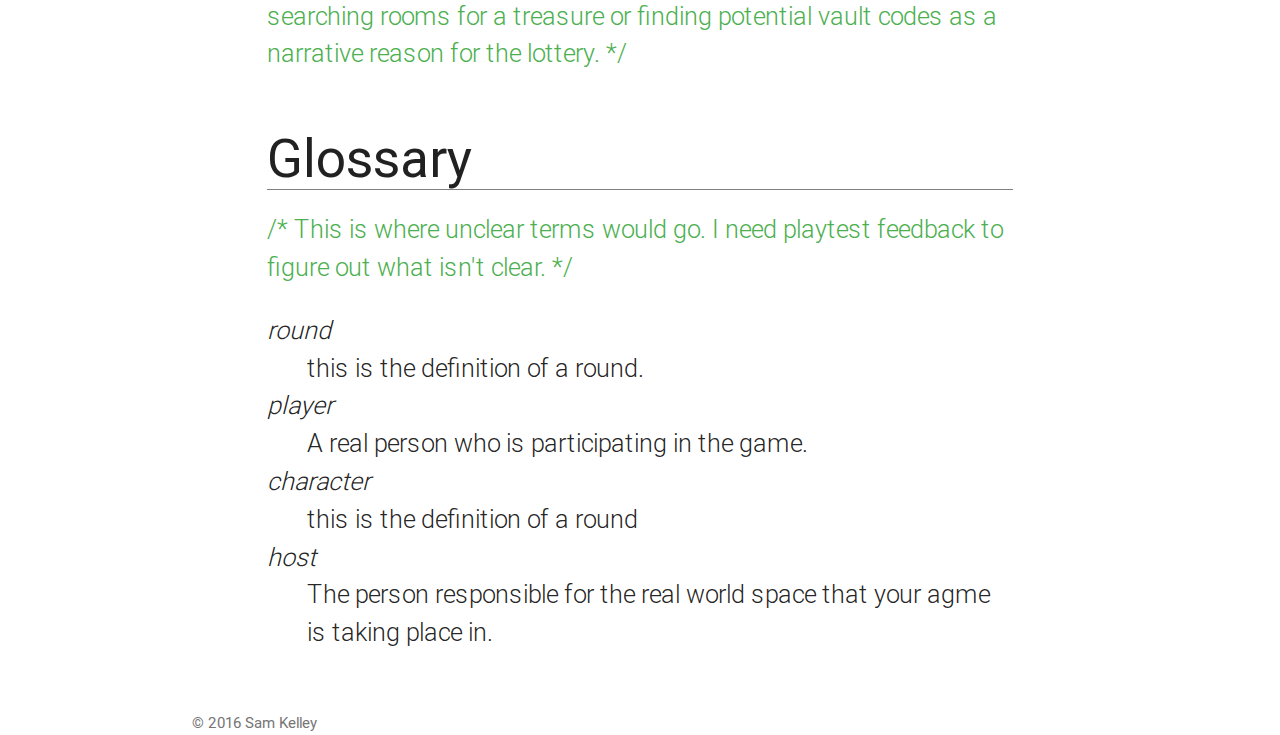
==== commit a92bdb11: "asd" ====
--- a/index.html
+++ b/index.html
@@ -11,13 +11,15 @@
   </head>
 	<body>
     <header>
-      <div class="container">
-        <h1>Murder at the Manor</h1>
+      <div class="row" style="position:relative">
+        <div class="col s12">
+          <h1>Murder at the Manor</h1>
+        </div>
       </div>
     </header>
     <main>
       <div class="row" style="position:relative">
-        <div class="col s12 m9">
+        <div class="col s12 m9 white">
           <h2 class="truncate">Using these rules</h2>
           <aside class="info card-panel teal lighten-1 flow-text white-text">This represents additional information that you may find useful.</aside>
           <aside class="pitfall card-panel red lighten-1 flow-text white-text">This represents a potential pitfall.</aside>
--- a/css/default.css
+++ b/css/default.css
@@ -1,4 +1,4 @@
-main {
+main,header {
   margin-left: 20%;
 }
 
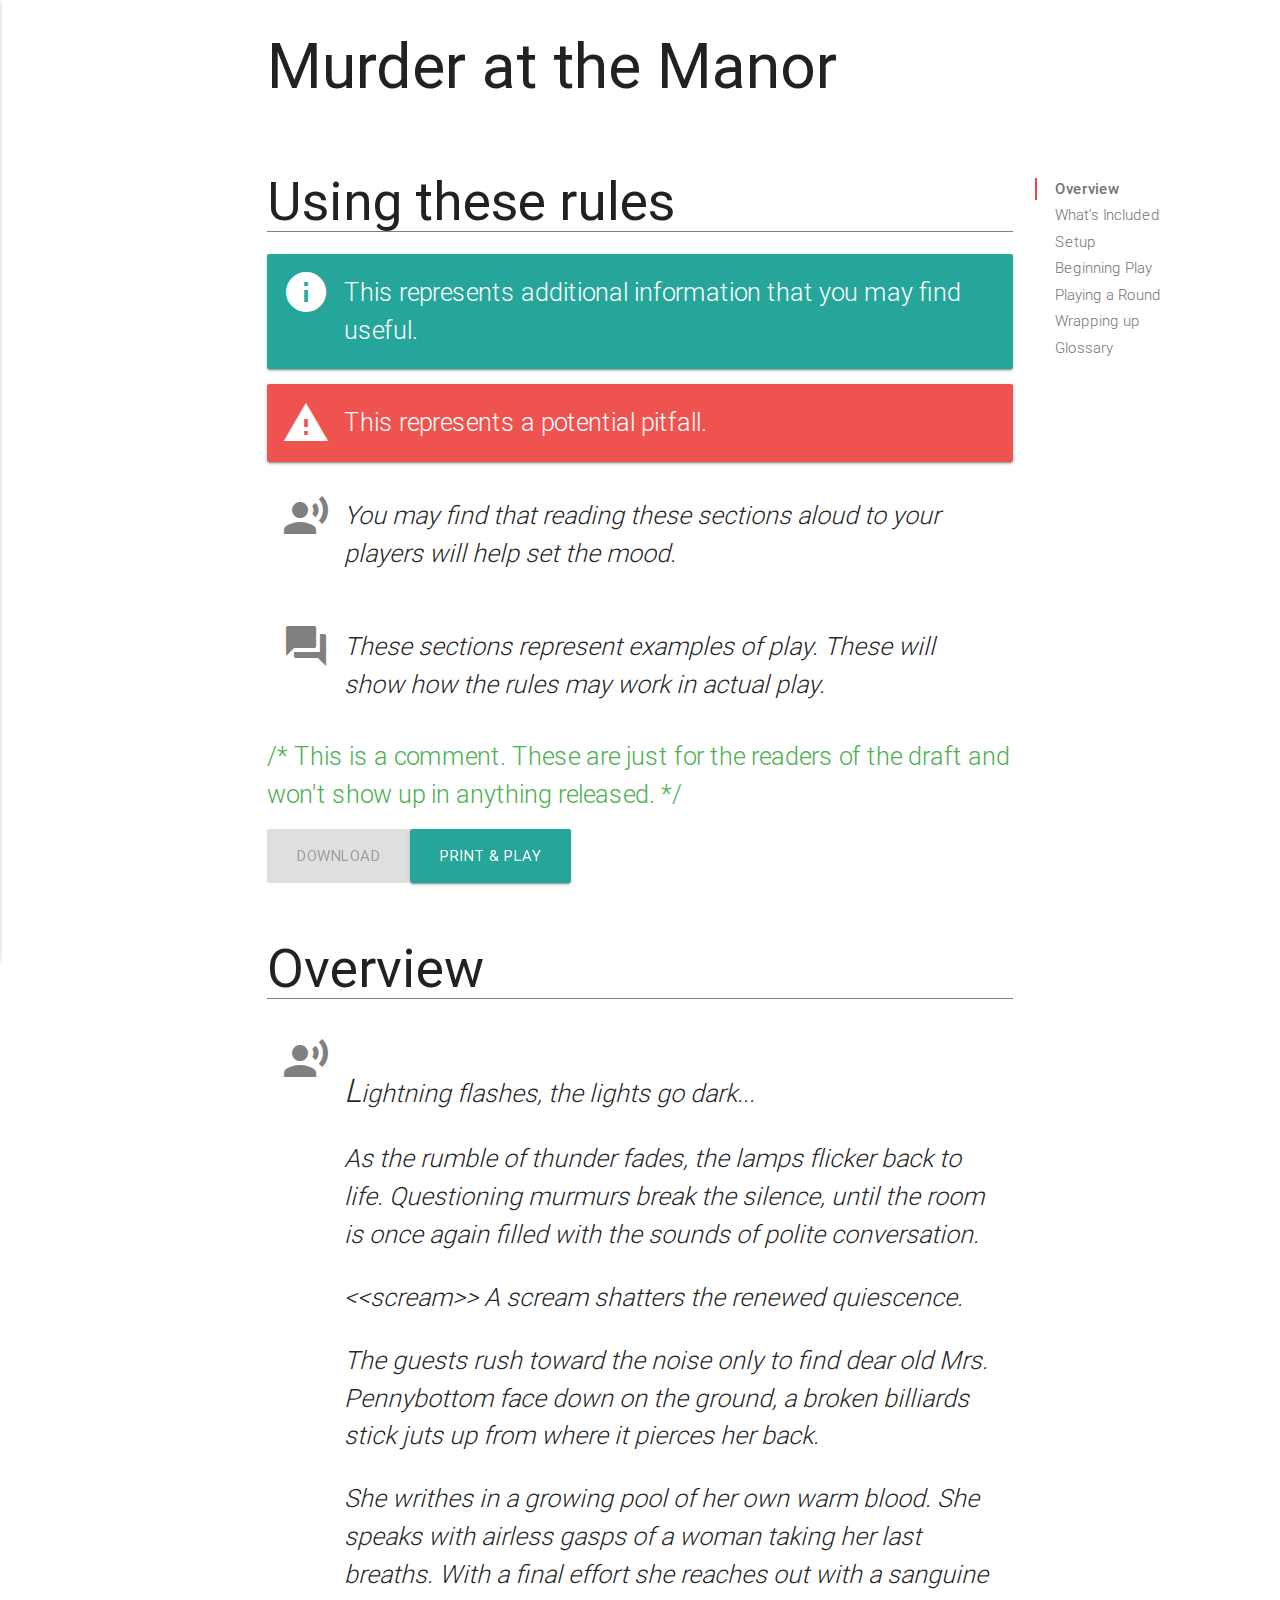
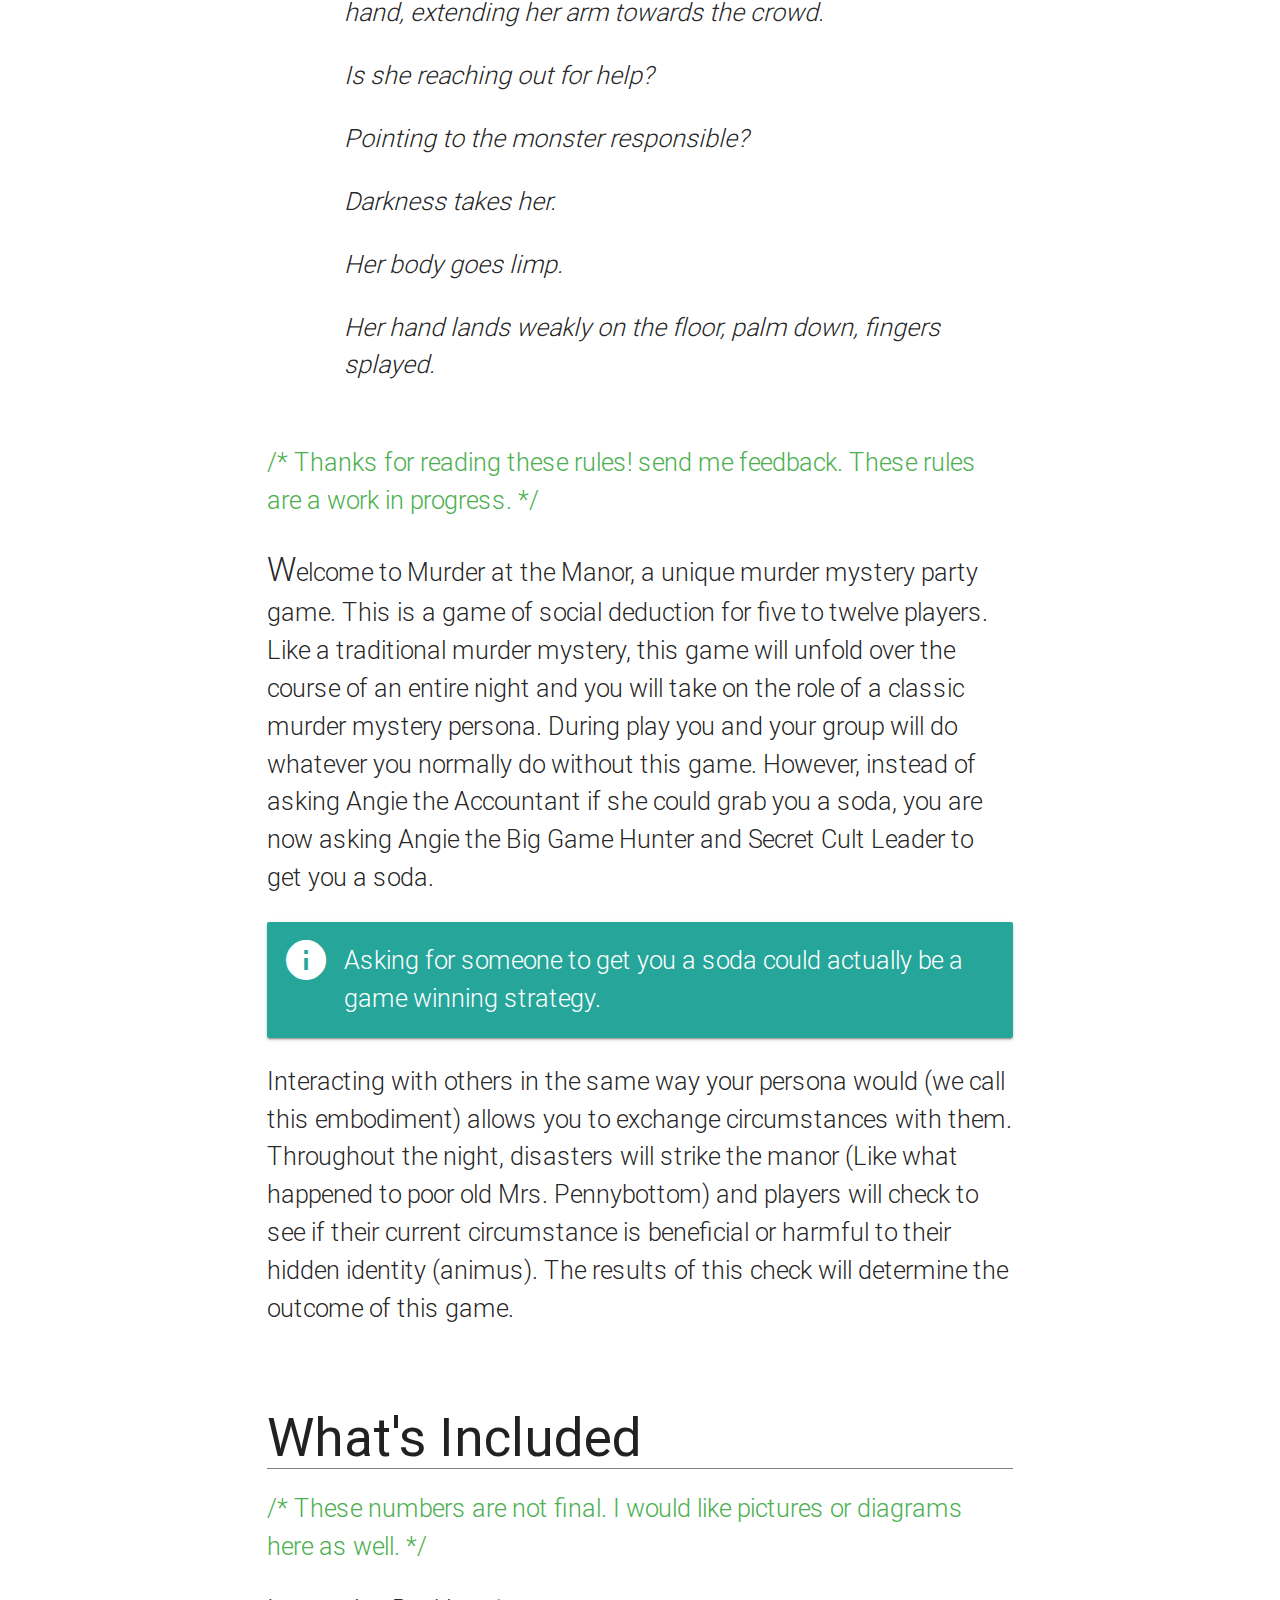
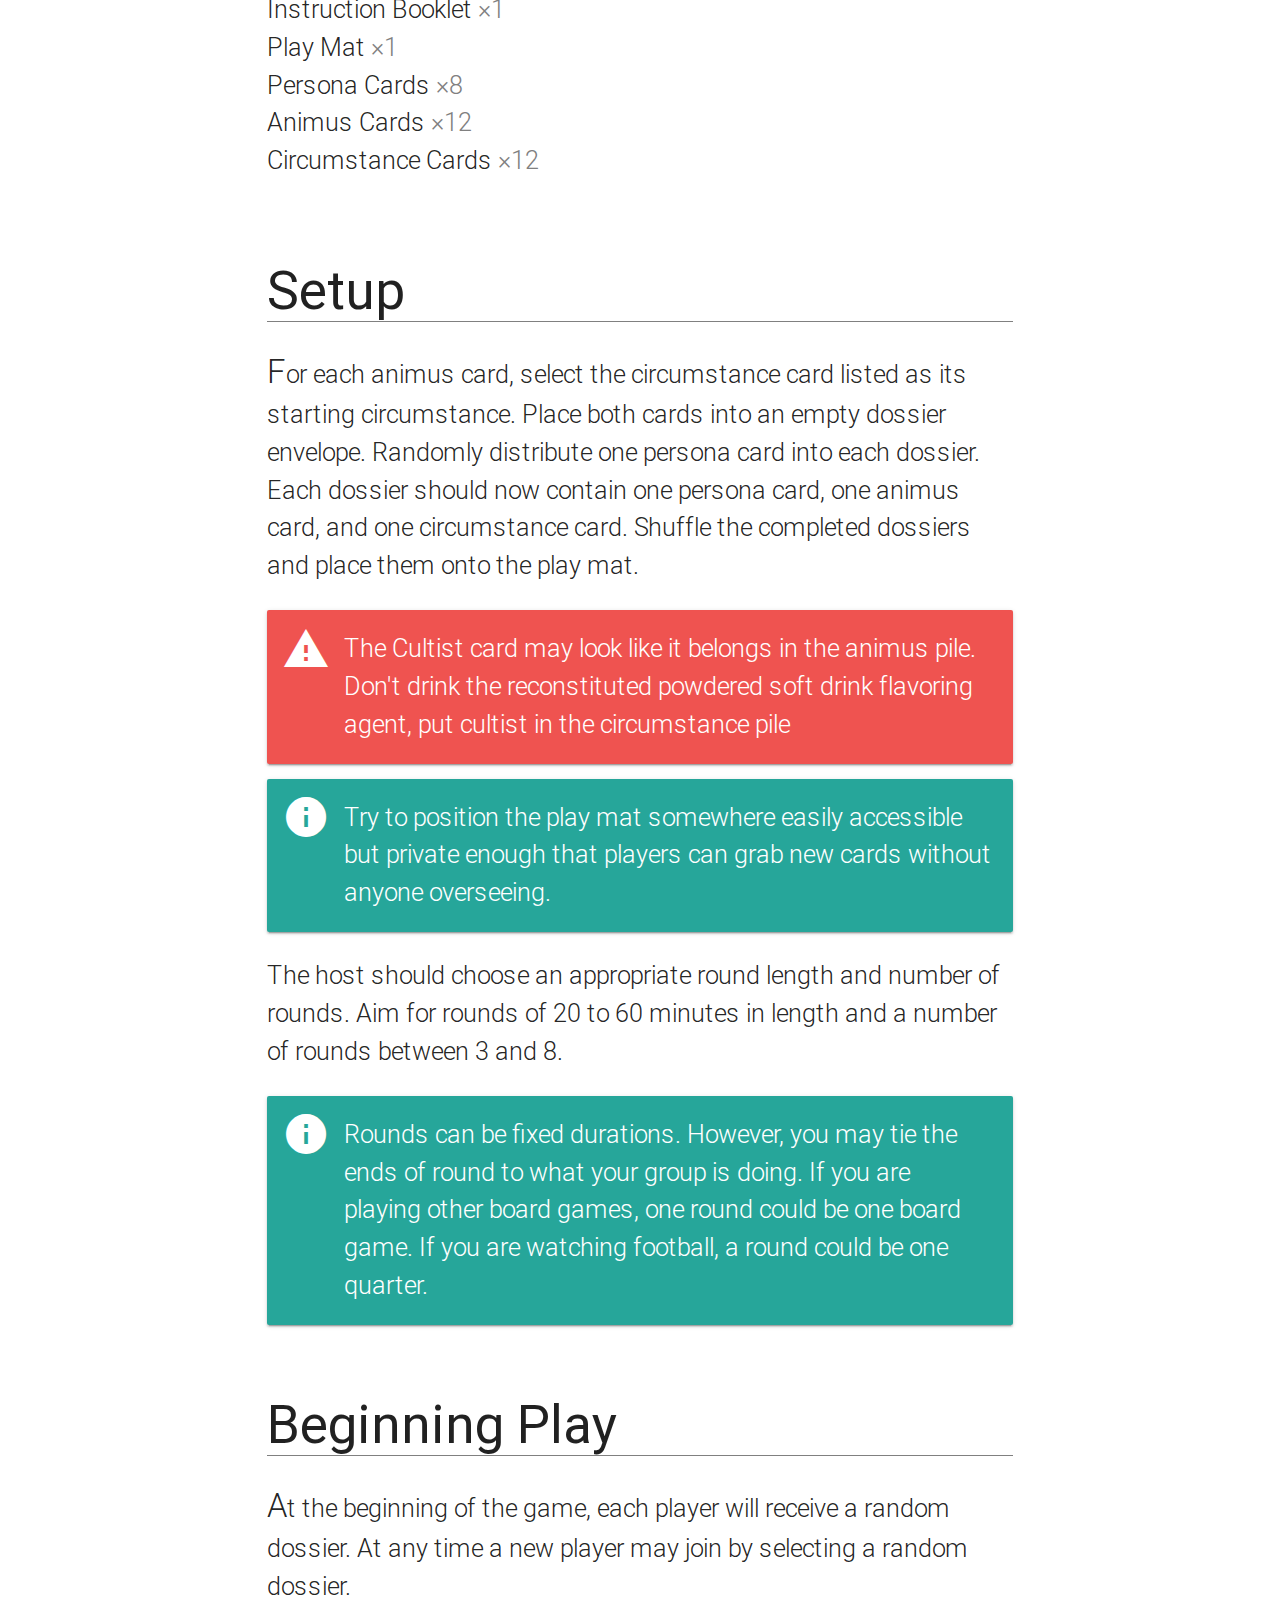
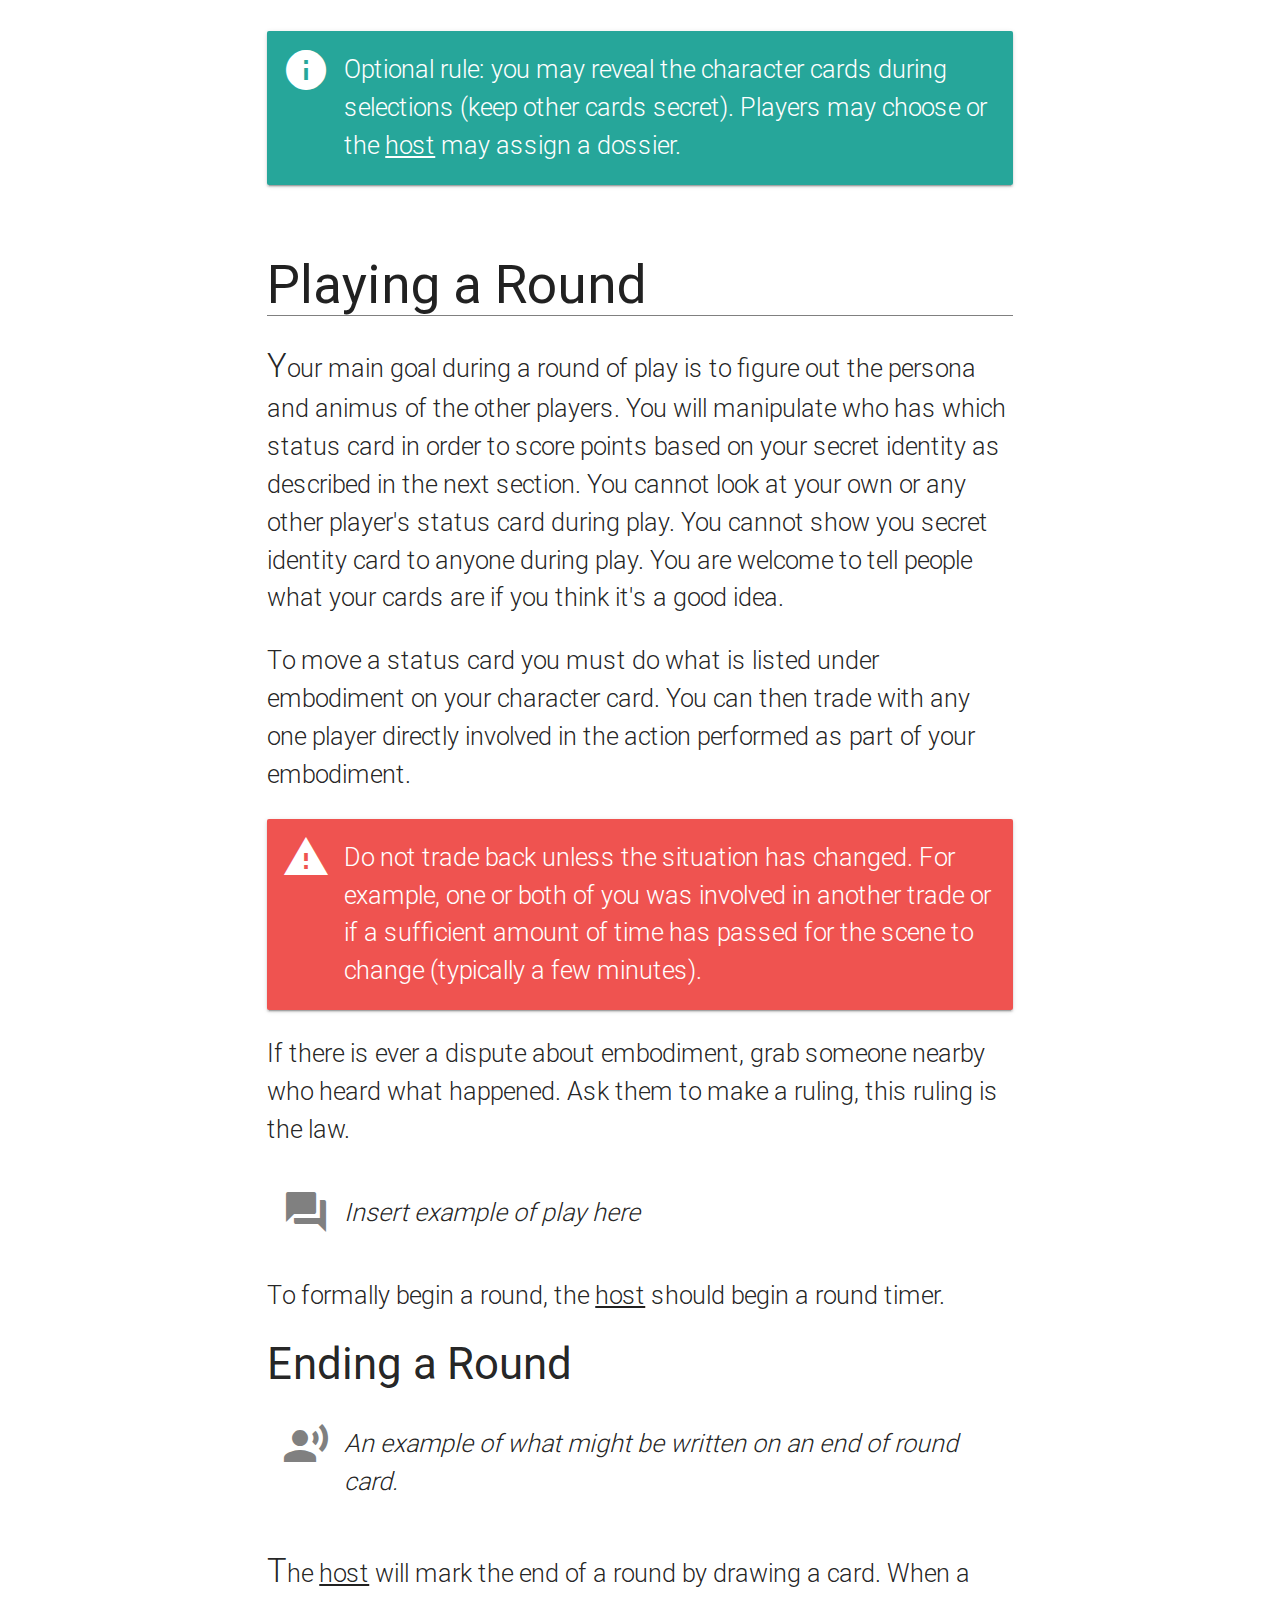
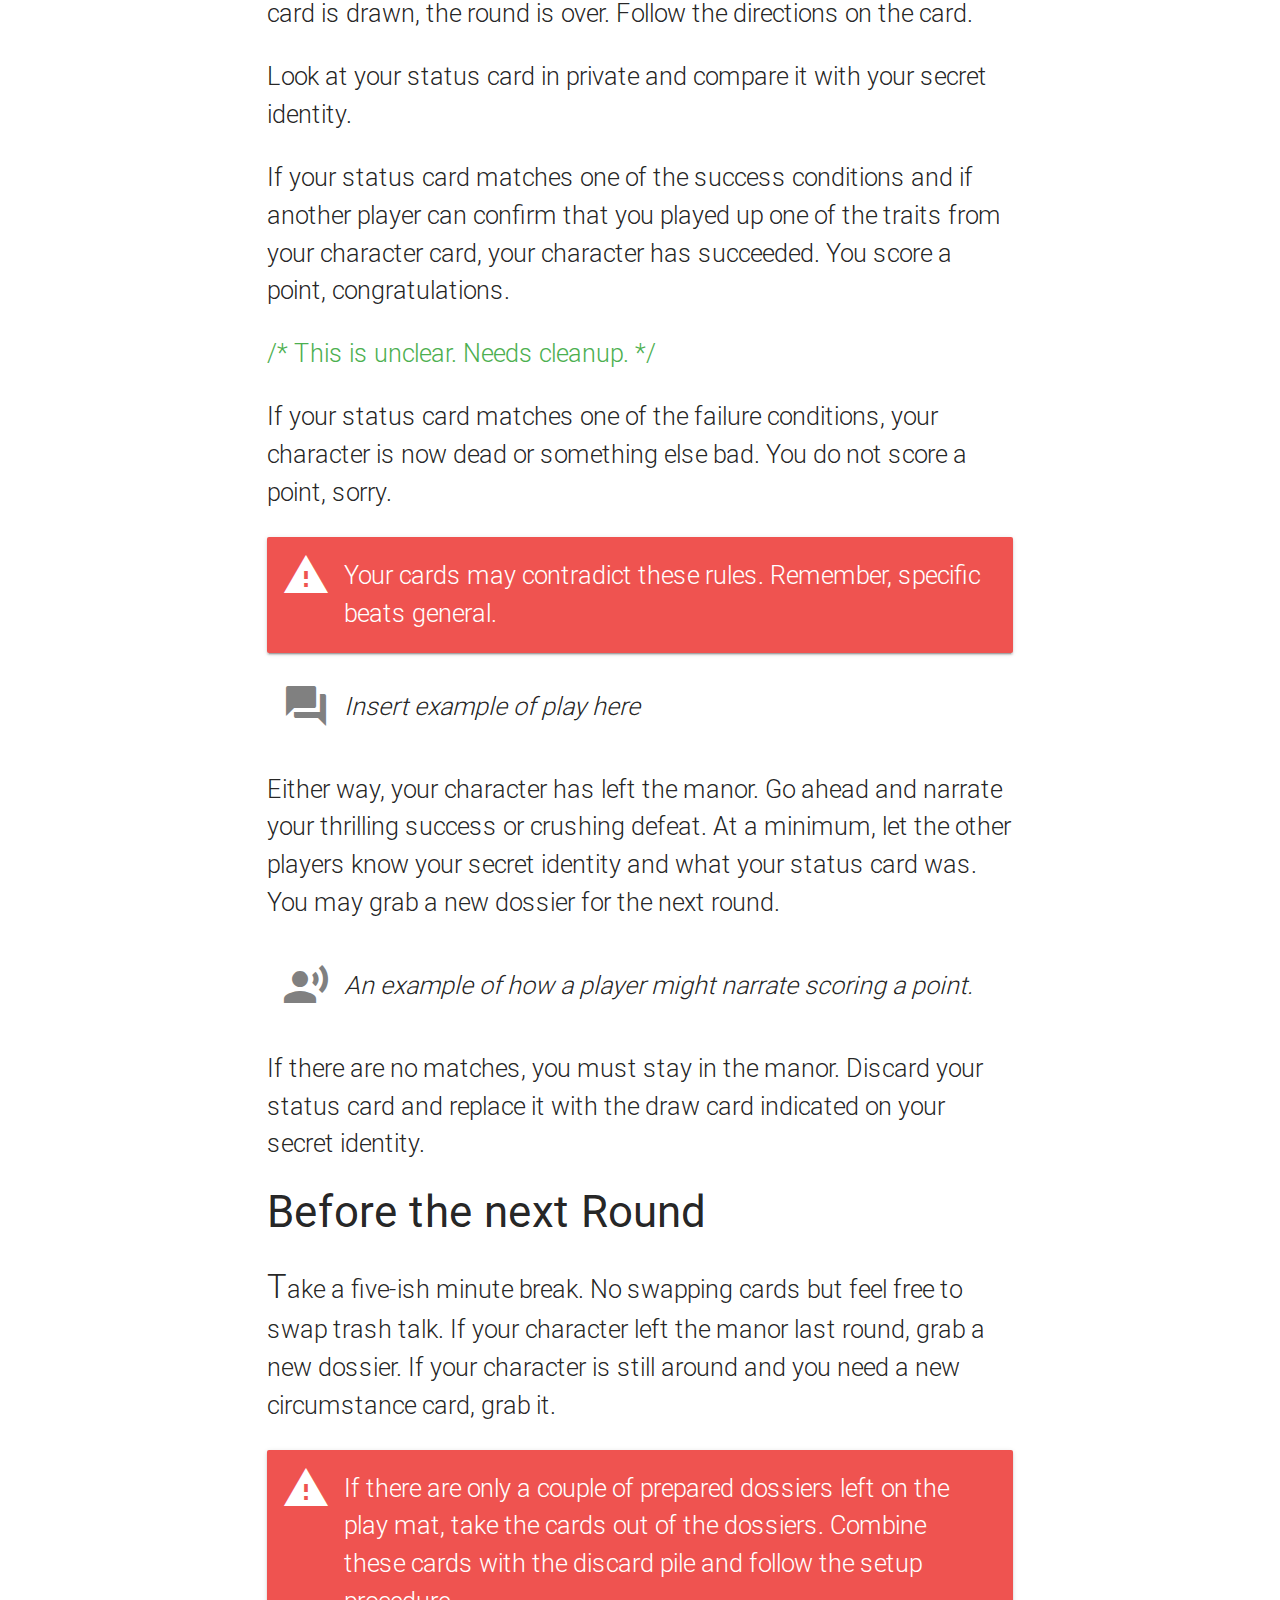
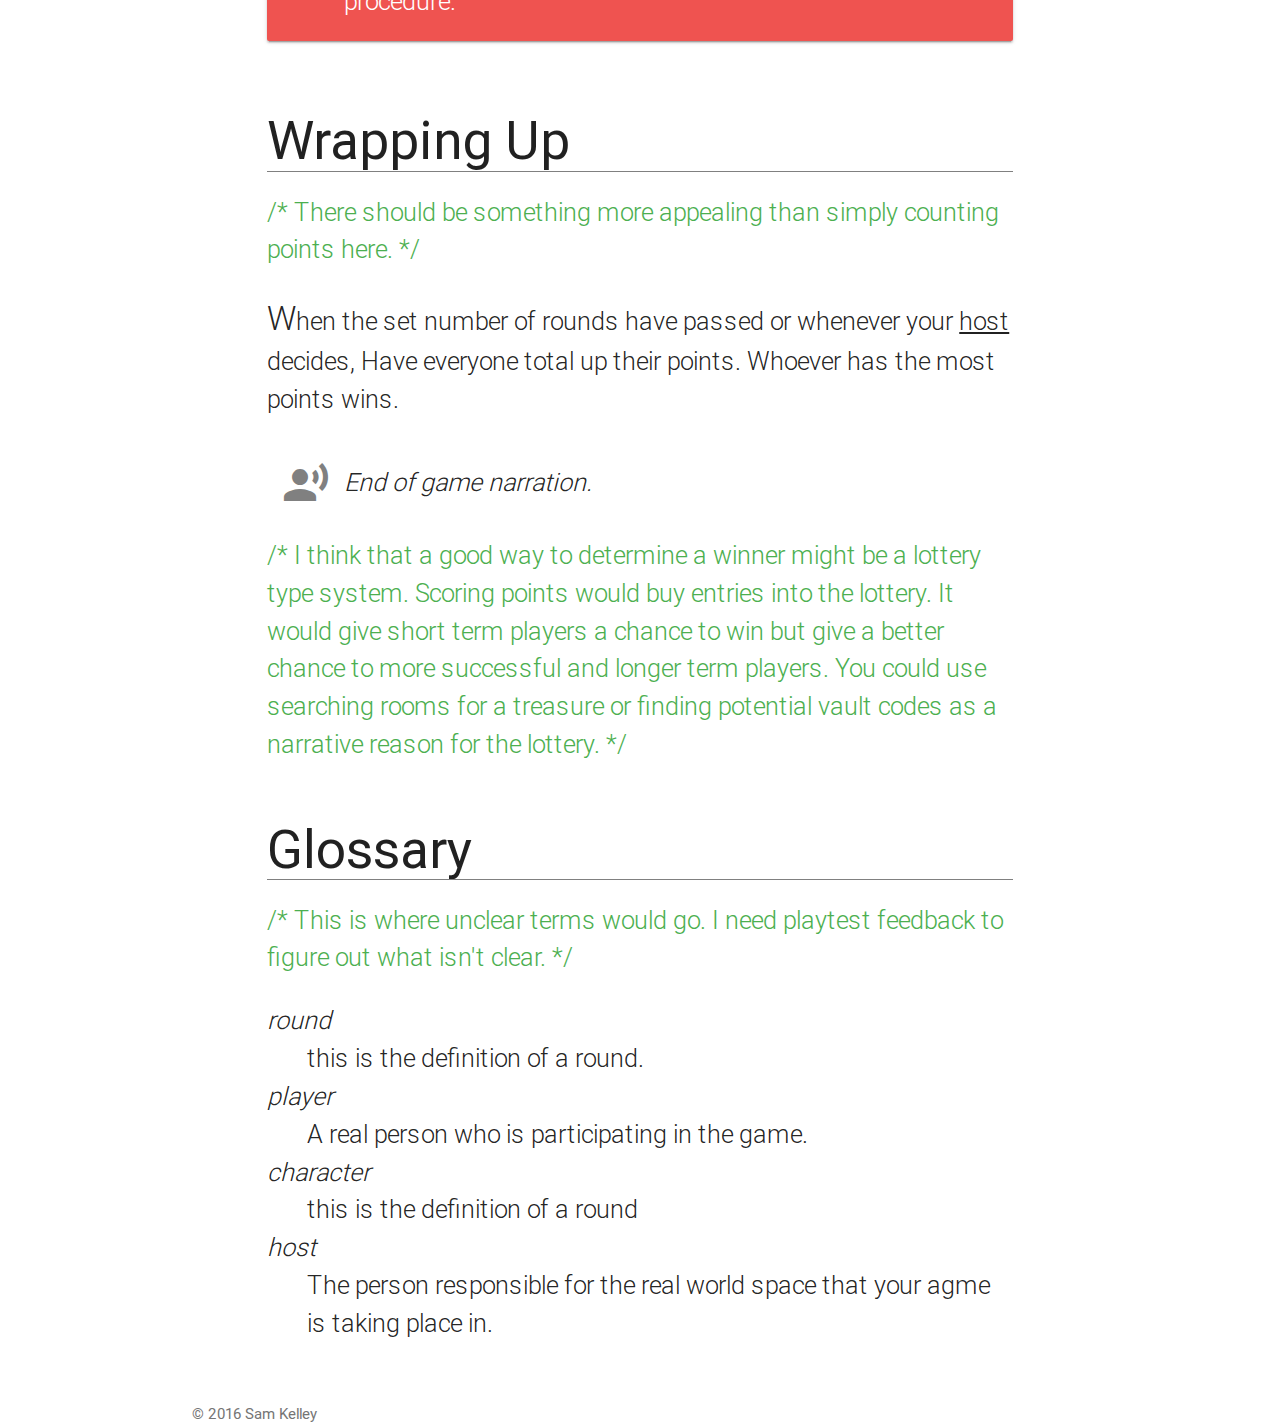
==== commit 9d259e1b: "a" ====
--- a/index.html
+++ b/index.html
@@ -35,17 +35,21 @@
             <h2 class="truncate">Overview</h2>
             <aside class="card-panel z-depth-0 flow-text read-aloud">
               <p>Lightning flashes, the lights go dark...</p>
-              <p>As the rumble of thunder fades, the lamps flicker back to life. 
-              Questioning murmurs break the silence, until the room is once again filled with the sounds of polite conversation. </p>
+              <p>
+                As the rumble of thunder fades, the lamps flicker back to life. 
+                Questioning murmurs break the silence, until the room is once again filled with the sounds of polite conversation. 
+              </p>
               <p>&lt;&lt;scream&gt;&gt; A scream shatters the renewed quiescence. </p>
               <p>The guests rush toward the noise only to find dear old Mrs. Pennybottom face down on the ground, a broken billiards stick juts up from where it pierces her back. </p>
-              <p>She writhes in a growing pool of her own warm blood. 
-              She speaks with airless gasps of a woman taking her last breaths. 
-              With a final effort she reaches out with a sanguine hand, extending her arm towards the crowd. </p>
+              <p>
+                She writhes in a growing pool of her own warm blood. 
+                She speaks with airless gasps of a woman taking her last breaths. 
+                With a final effort she reaches out with a sanguine hand, extending her arm towards the crowd. 
+              </p>
               <p>Is she reaching out for help?</p>
               <p>Pointing to the monster responsible?</p>
-              <p>Darkness takes her. </p>
-              <p>Her body goes limp. </p>
+              <p>Darkness takes her.</p>
+              <p>Her body goes limp.</p>
               <p>Her hand  lands weakly on the floor, palm down, fingers splayed.</p>
             </aside>
             <aside class="comment flow-text">Thanks for reading these rules! send me feedback. These rules are a work in progress.</aside>
@@ -56,9 +60,7 @@
               During play you and your group will do whatever you normally do without this game.
               However, instead of asking Angie the Accountant if she could grab you a soda, you are now asking Angie the Big Game Hunter and Secret Cult Leader to get you a soda.
             </p>
-            <aside class="info card-panel teal lighten-1 flow-text white-text">
-              Asking for someone to get you a soda could actually be a game winning strategy.
-            </aside>
+            <aside class="info card-panel teal lighten-1 flow-text white-text">Asking for someone to get you a soda could actually be a game winning strategy.</aside>
             <p class="flow-text">
               Interacting with others in the same way your persona would (we call this embodiment) allows you to exchange circumstances with them. 
               Throughout the night, disasters will strike the manor (Like what happened to poor old Mrs. Pennybottom) and players will check to see if their current circumstance is beneficial or harmful to their hidden identity (animus). The results of this check will determine the outcome of this game.
@@ -85,39 +87,46 @@
               Shuffle the completed dossiers and place them onto the play mat.
             </p>
             <aside class="pitfall card-panel red lighten-1 flow-text white-text">The Cultist card may look like it belongs in the animus pile. Don't drink the reconstituted powdered soft drink flavoring agent, put cultist in the circumstance pile</aside>
-            <aside class="info card-panel teal lighten-1 flow-text white-text">
-              Try to position the play mat somewhere easily accessible but private enough that players can grab new cards without anyone overseeing.
-            </aside>
-            <p class="flow-text">
-              The host should choose an appropriate round length and number of rounds. 
-              Aim for rounds of 20 to 60 minutes in length and a number of rounds between 3 and 8.
-            </p>
-            <aside class="info card-panel teal lighten-1 flow-text white-text">
-              Rounds can be fixed durations. 
-              However, you may tie the ends of round to what your group is doing. 
-              If you are playing other board games, one round could be one board game. 
-              If you are watching football, a round could be one quarter.
-            </aside>
+            <aside class="info card-panel teal lighten-1 flow-text white-text">Try to position the play mat somewhere easily accessible but private enough that players can grab new cards without anyone overseeing.</aside>
+            <p class="flow-text">The host should choose an appropriate round length and number of rounds. Aim for rounds of 20 to 60 minutes in length and a number of rounds between 3 and 8.
+            </p>
+            <aside class="info card-panel teal lighten-1 flow-text white-text">Rounds can be fixed durations. However, you may tie the ends of round to what your group is doing. If you are playing other board games, one round could be one board game. If you are watching football, a round could be one quarter.</aside>
           </div>
           <div id="beginning-play" class="section scrollspy">
             <h2 class="truncate">Beginning Play</h2>
-            <p class="flow-text">At the beginning of the game, each player will receive a random dossier. At any time a new player may join by selecting a random dossier.</p>
+            <p class="flow-text">
+              At the beginning of the game, each player will receive a random dossier. At any time a new player may join by selecting a random dossier.
+            </p>
             <aside class="info card-panel teal lighten-1 flow-text white-text">Optional rule: you may reveal the character cards during selections (keep other cards secret). Players may choose or the <a class="def-link" href="#def-host">host</a> may assign a dossier.</aside>
           </div>
           <div id="playing-a-round" class="section scrollspy">
             <h2 class="truncate">Playing a Round</h2>
-            <p class="flow-text">Your main goal during a round of play is to figure out the persona and animus of the other players. You will manipulate who has which status card in order to score points based on your secret identity as described in the next section. You cannot look at your own or any other player's status card during play. You cannot show you secret identity card to anyone during play. You are welcome to tell people what your cards are if you think it's a good idea.</p>
-            <p class="flow-text">To move a status card you must do what is listed under embodiment on your character card. You can then trade with any one player directly involved in the action performed as part of your embodiment. You cannot trade back unless the situation has changed. For example, one or both of you was involved in another trade or if a sufficient amount of time has passed for the scene to change (a few minutes). If there is ever a dispute about embodiment, grab someone nearby who heard what happened. Ask them to make a ruling, this ruling is the law.</p>
-            <p class="flow-text">To formally begin a round, the <a class="def-link" href="#def-host">host</a> should begin a round timer.</p>
+            <p class="flow-text">
+              Your main goal during a round of play is to figure out the persona and animus of the other players. You will manipulate who has which status card in order to score points based on your secret identity as described in the next section. You cannot look at your own or any other player's status card during play. You cannot show you secret identity card to anyone during play. You are welcome to tell people what your cards are if you think it's a good idea.
+            </p>
+            <p class="flow-text">
+              To move a status card you must do what is listed under embodiment on your character card. You can then trade with any one player directly involved in the action performed as part of your embodiment. 
+            </p>
+            <aside class="pitfall card-panel red lighten-1 flow-text white-text">Do not trade back unless the situation has changed. For example, one or both of you was involved in another trade or if a sufficient amount of time has passed for the scene to change (typically a few minutes).</aside>
+            <p class="flow-text">
+              If there is ever a dispute about embodiment, grab someone nearby who heard what happened. Ask them to make a ruling, this ruling is the law.
+            </p>
+            <aside class="card-panel z-depth-0 flow-text example-of-play">Insert example of play here</aside>
+            <p class="flow-text">
+              To formally begin a round, the <a class="def-link" href="#def-host">host</a> should begin a round timer.
+            </p>
             <div class="subsection">
               <h3 class="truncate">Ending a Round</h3>
+              <aside class="card-panel z-depth-0 flow-text read-aloud">An example of what might be written on an end of round card.</aside>
               <p class="flow-text">The <a class="def-link" href="#def-host">host</a> will mark the end of a round by drawing a card. When a card is drawn, the round is over. Follow the directions on the card.</p>
               <p class="flow-text">Look at your status card in private and compare it with your secret identity.</p>
               <p class="flow-text">If your status card matches one of the success conditions and if another player can confirm that you played up one of the traits from your character card, your character has succeeded. You score a point, congratulations.</p>
               <aside class="comment flow-text">This is unclear. Needs cleanup.</aside>
               <p class="flow-text">If your status card matches one of the failure conditions, your character is now dead or something else bad. You do not score a point, sorry. </p>
               <aside class="pitfall card-panel red lighten-1 flow-text white-text">Your cards may contradict these rules. Remember, specific beats general.</aside>
+              <aside class="card-panel z-depth-0 flow-text example-of-play">Insert example of play here</aside>
               <p class="flow-text">Either way, your character has left the manor. Go ahead and narrate your thrilling success or crushing defeat. At a minimum, let the other players know your secret identity and what your status card was. You may grab a new dossier for the next round.</p>
+              <aside class="card-panel z-depth-0 flow-text read-aloud">An example of how a player might narrate scoring a point.</aside>
               <p class="flow-text">If there are no matches, you must stay in the manor. Discard your status card and replace it with the draw card indicated on your secret identity.</p>
             </div>
             <div class="subsection">
@@ -130,6 +139,7 @@
             <h2 class="truncate">Wrapping Up</h2>
             <aside class="comment flow-text">There should be something more appealing than simply counting points here.</aside>
             <p class="flow-text">When the set number of rounds have passed or whenever your <a class="def-link" href="#def-host">host</a> decides, Have everyone total up their points. Whoever has the most points wins.</p>
+            <aside class="card-panel z-depth-0 flow-text read-aloud">End of game narration.</aside>
             <aside class="comment flow-text">I think that a good way to determine a winner might be a lottery type system. Scoring points would buy entries into the lottery. It would give short term players a chance to win but give a better chance to more successful and longer term players. You could use searching rooms for a treasure or finding potential vault codes as a narrative reason for the lottery.</aside>
           </div>
           <div id="glossary" class="section scrollspy">
--- a/css/default.css
+++ b/css/default.css
@@ -30,6 +30,10 @@
 
 p:first-of-type::first-letter {
   font-size: 130%;
+}
+
+.pitfall,.info,.read-aloud,.example-of-play {
+
 }
 
 .inventory:after {
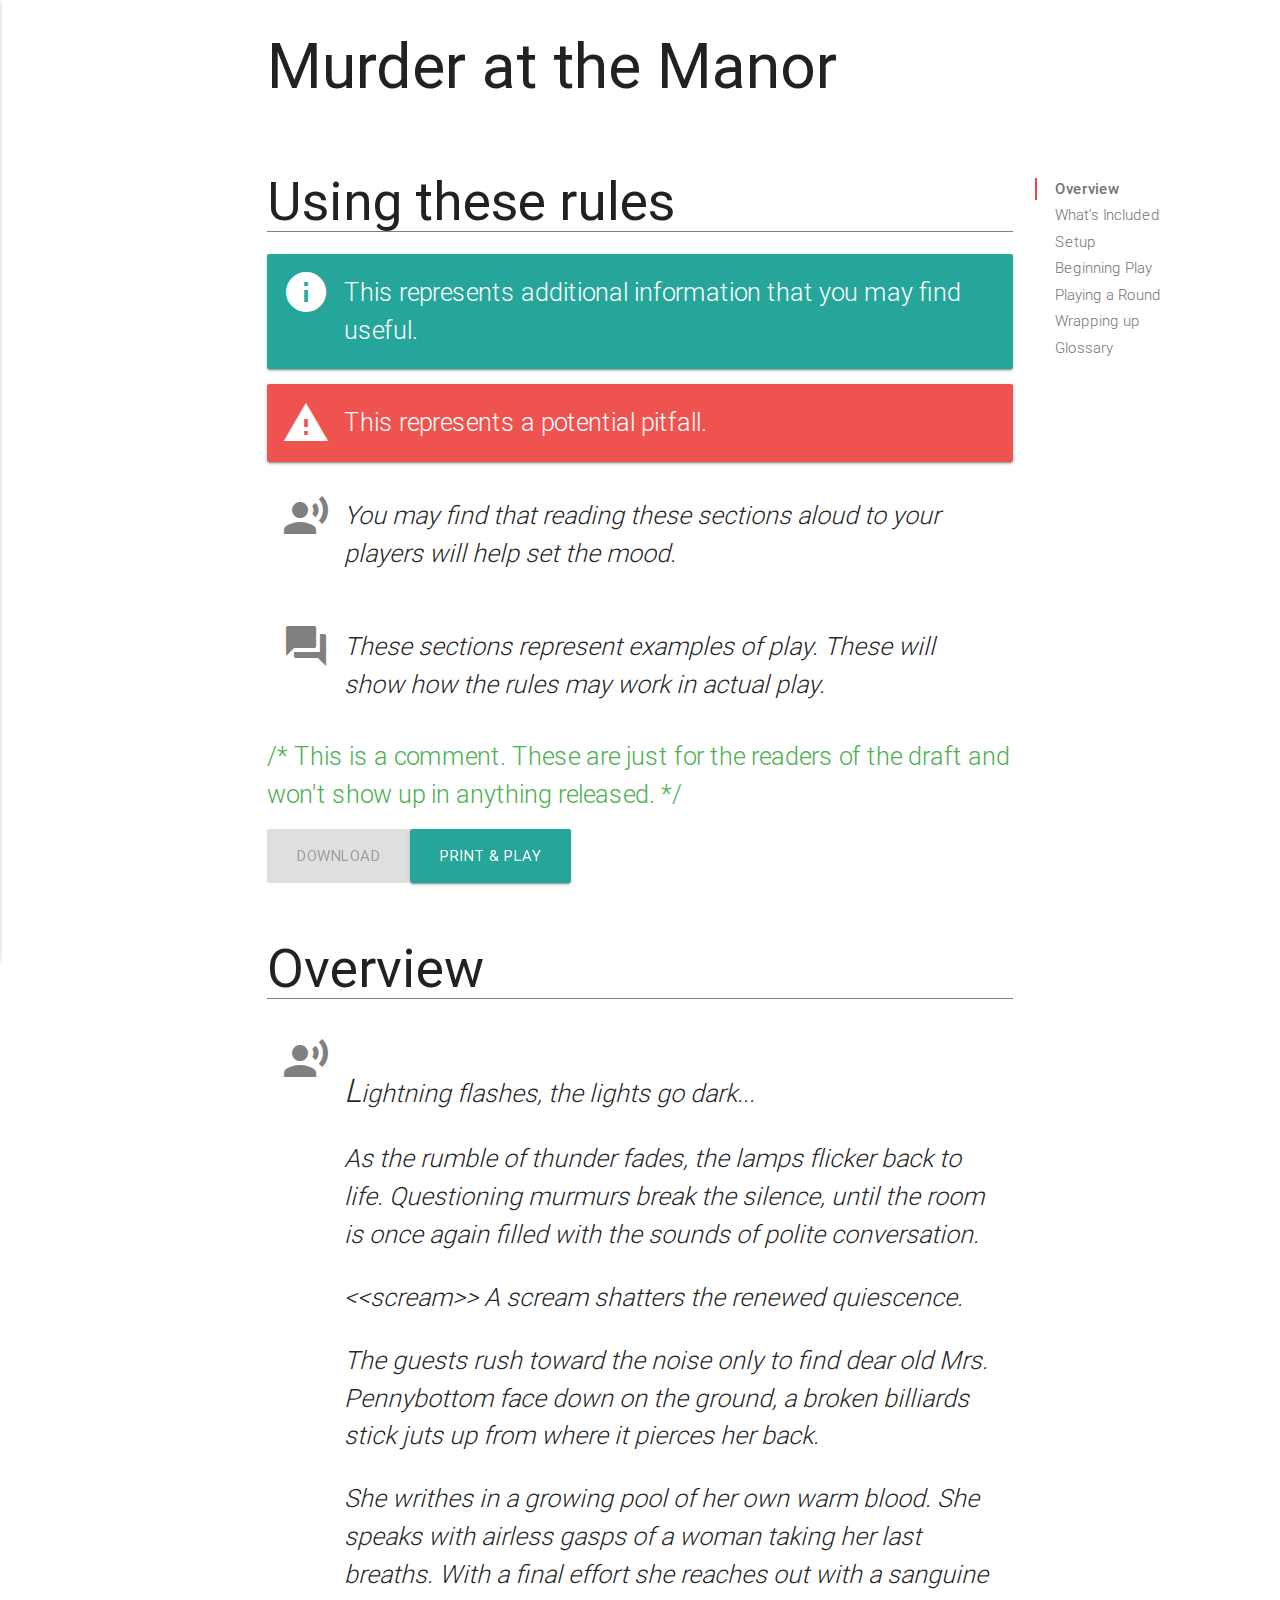
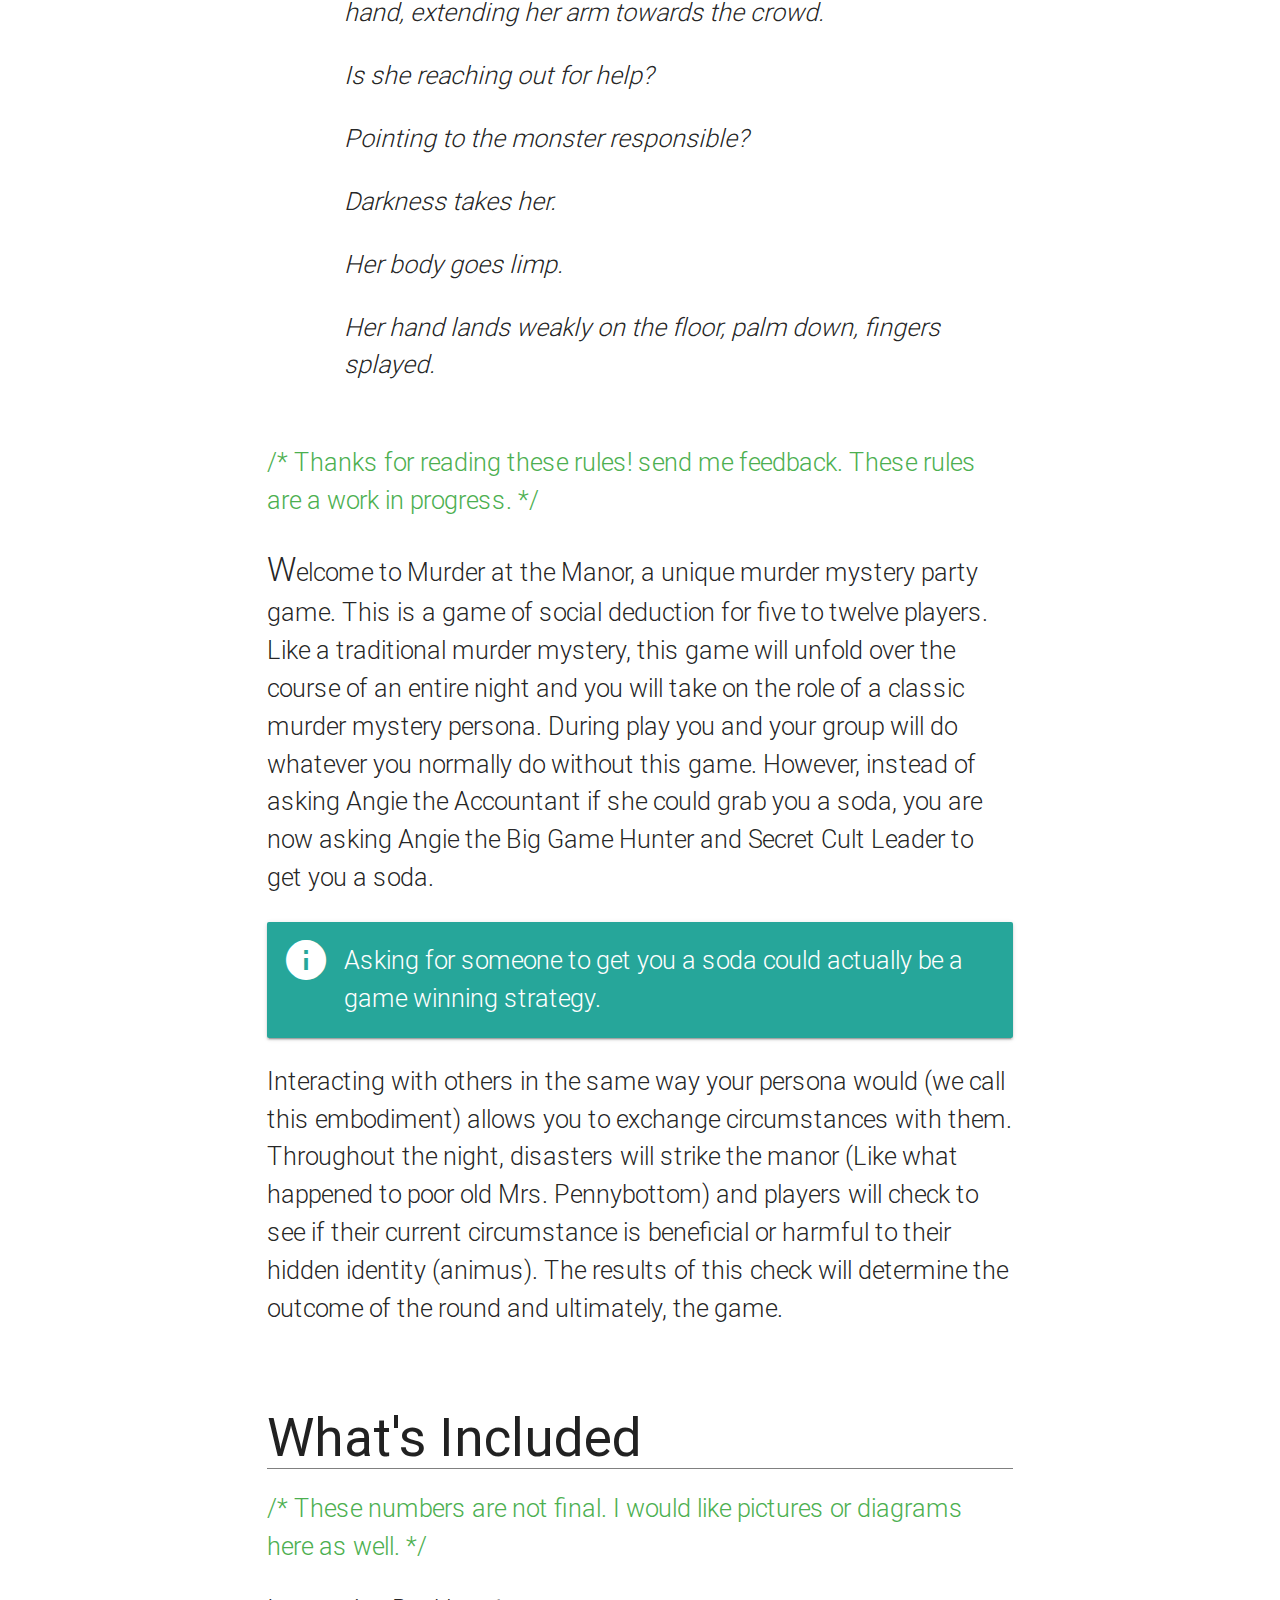
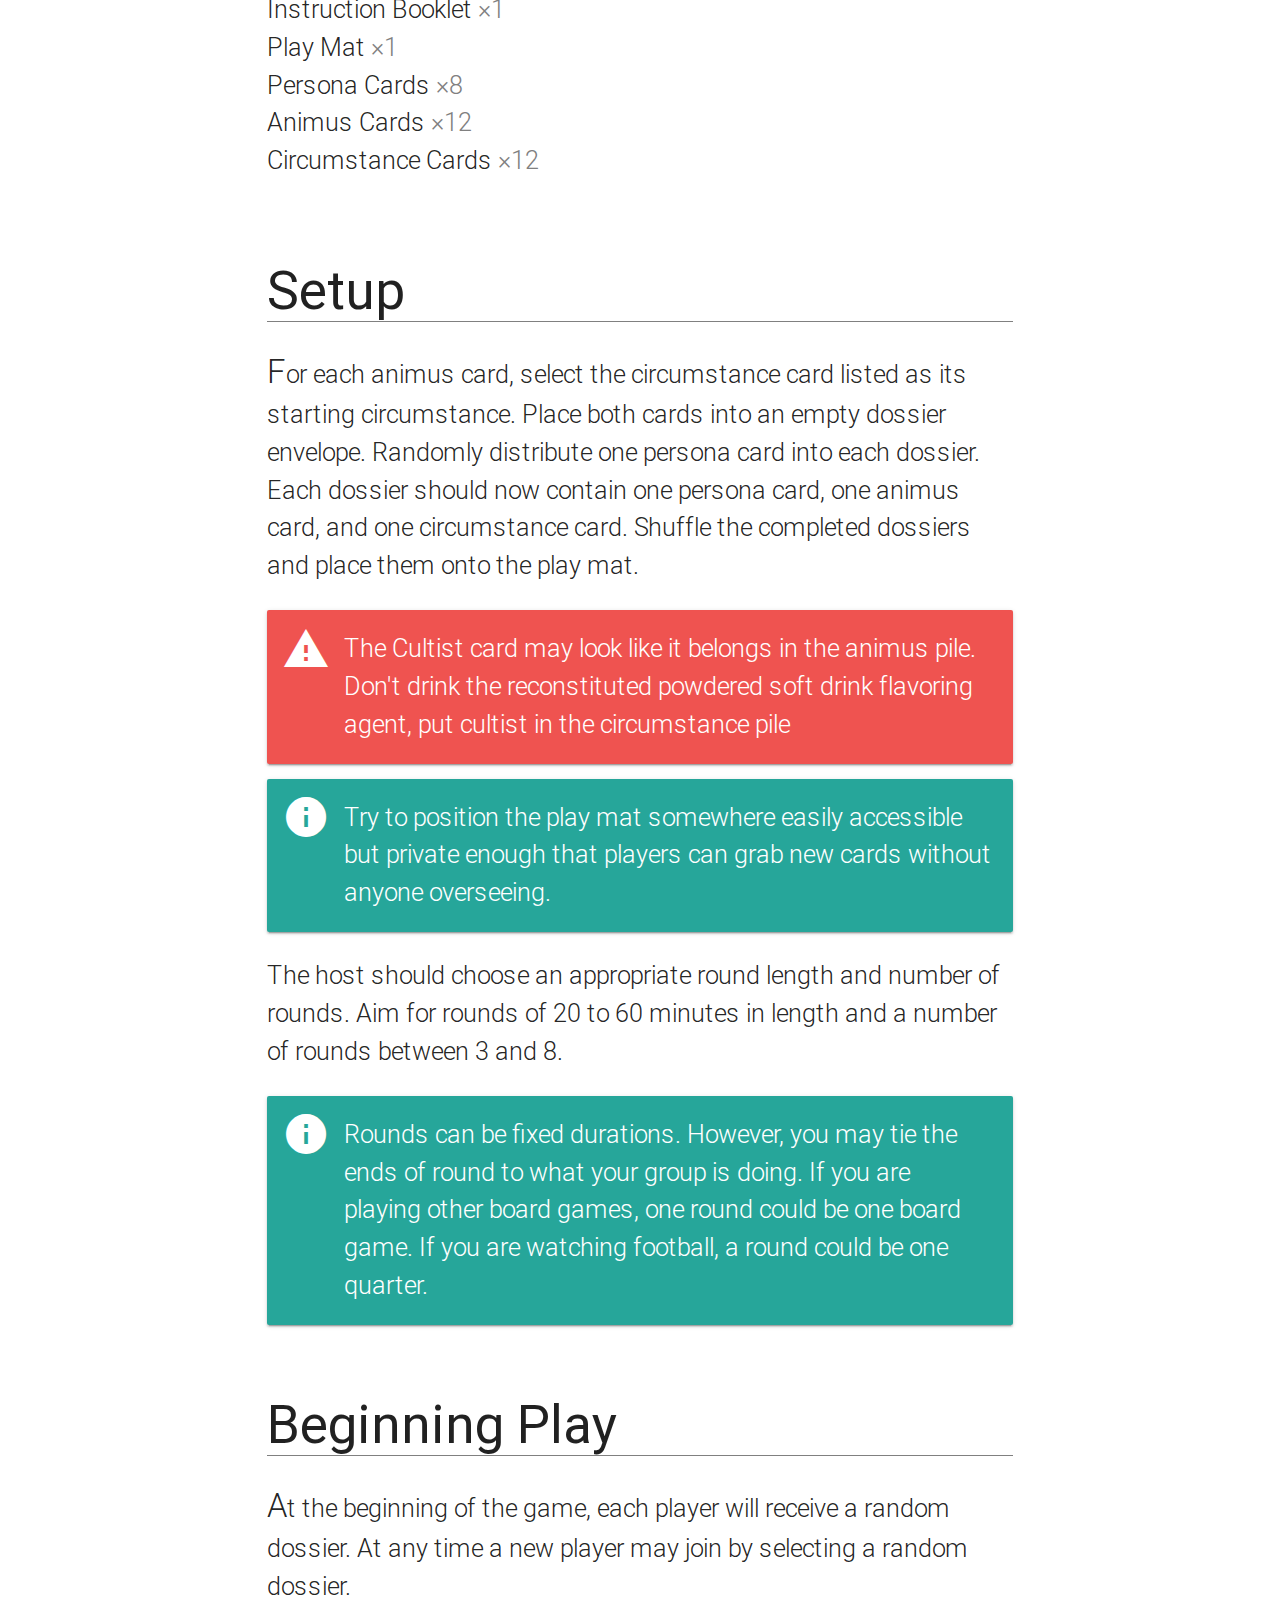
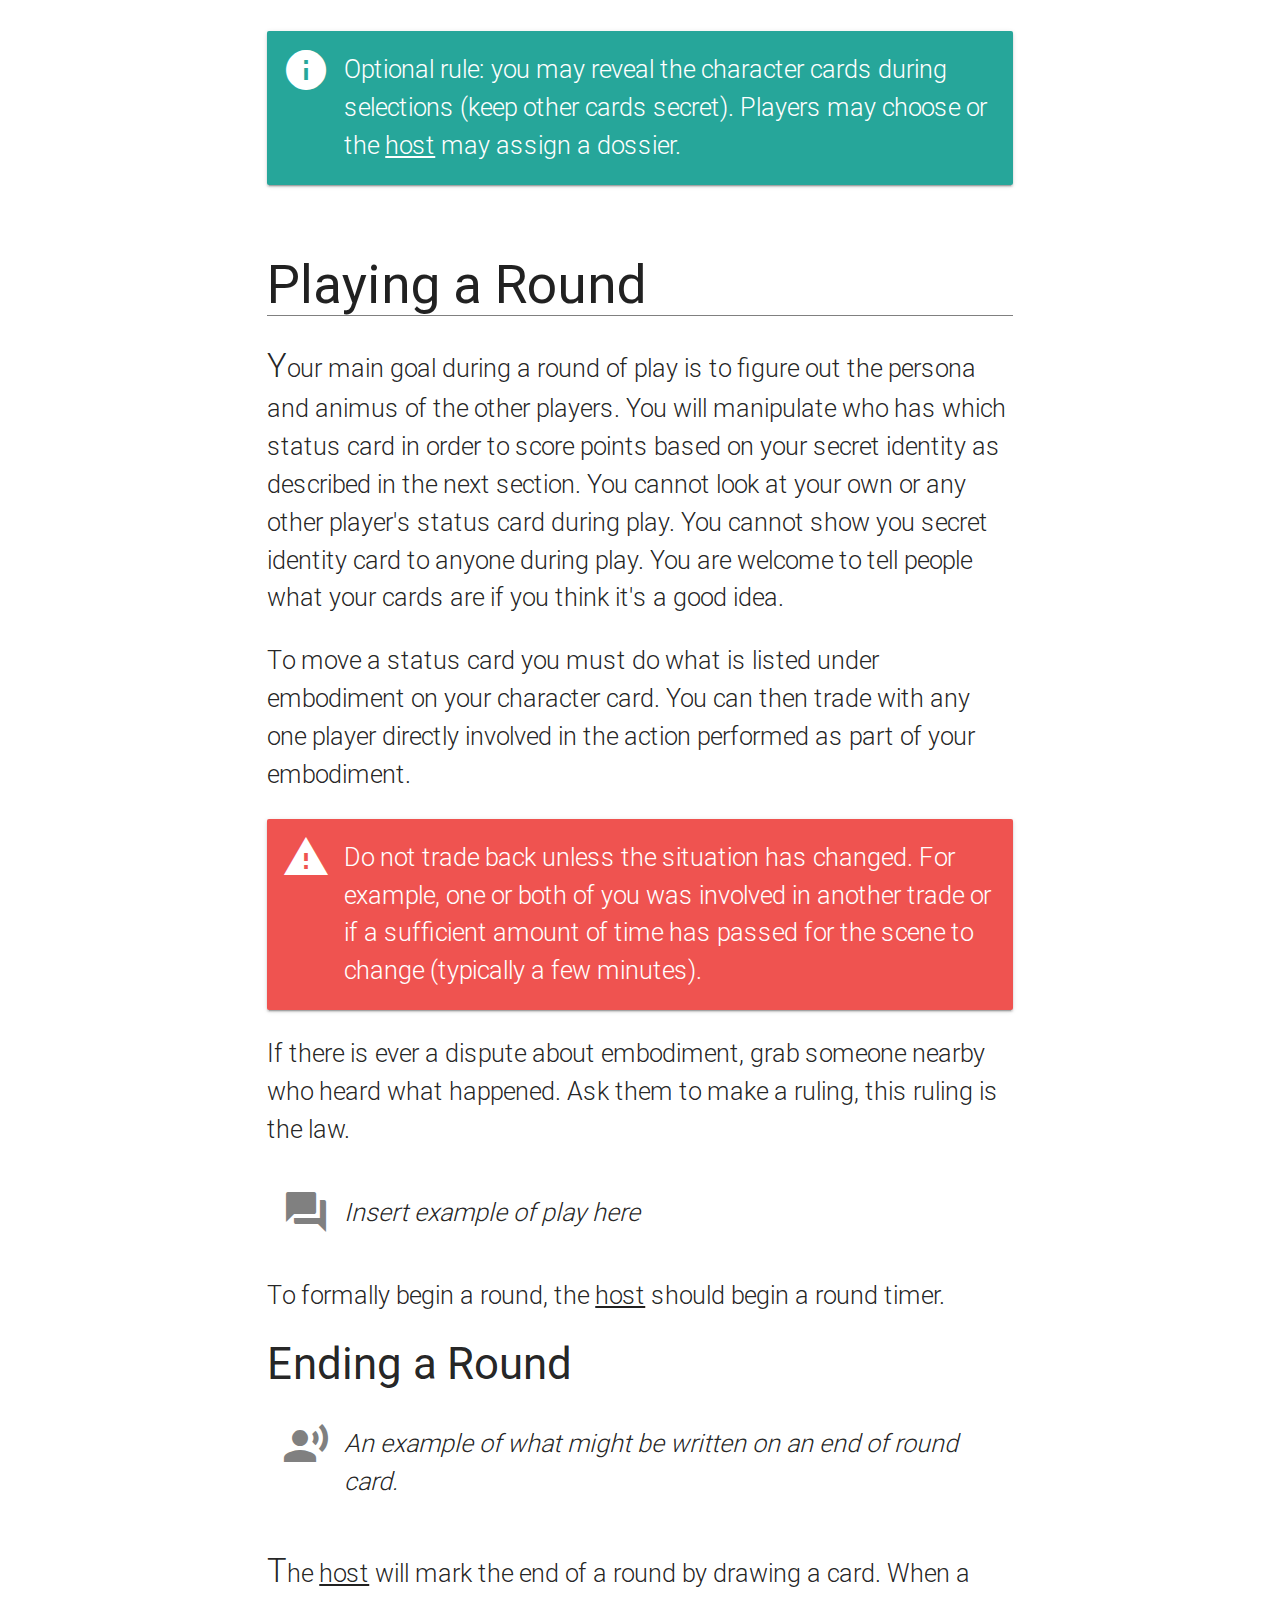
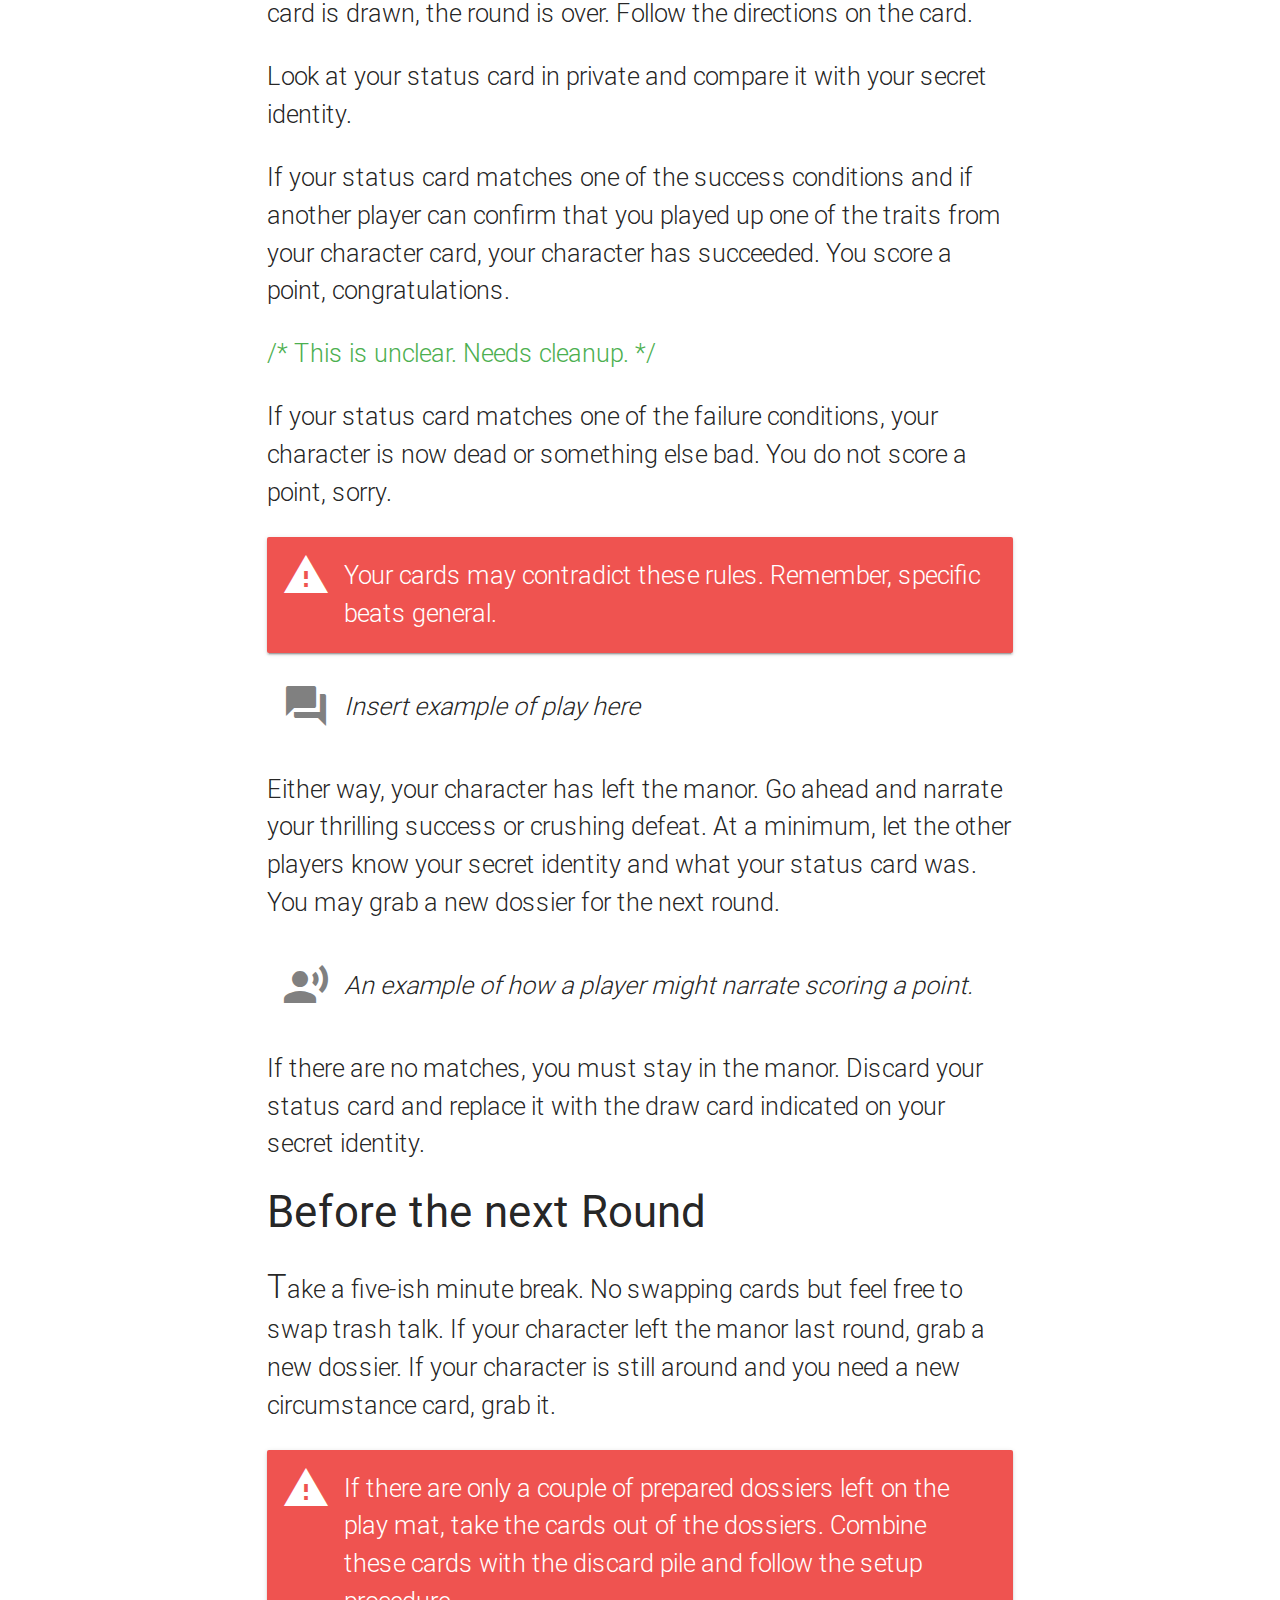
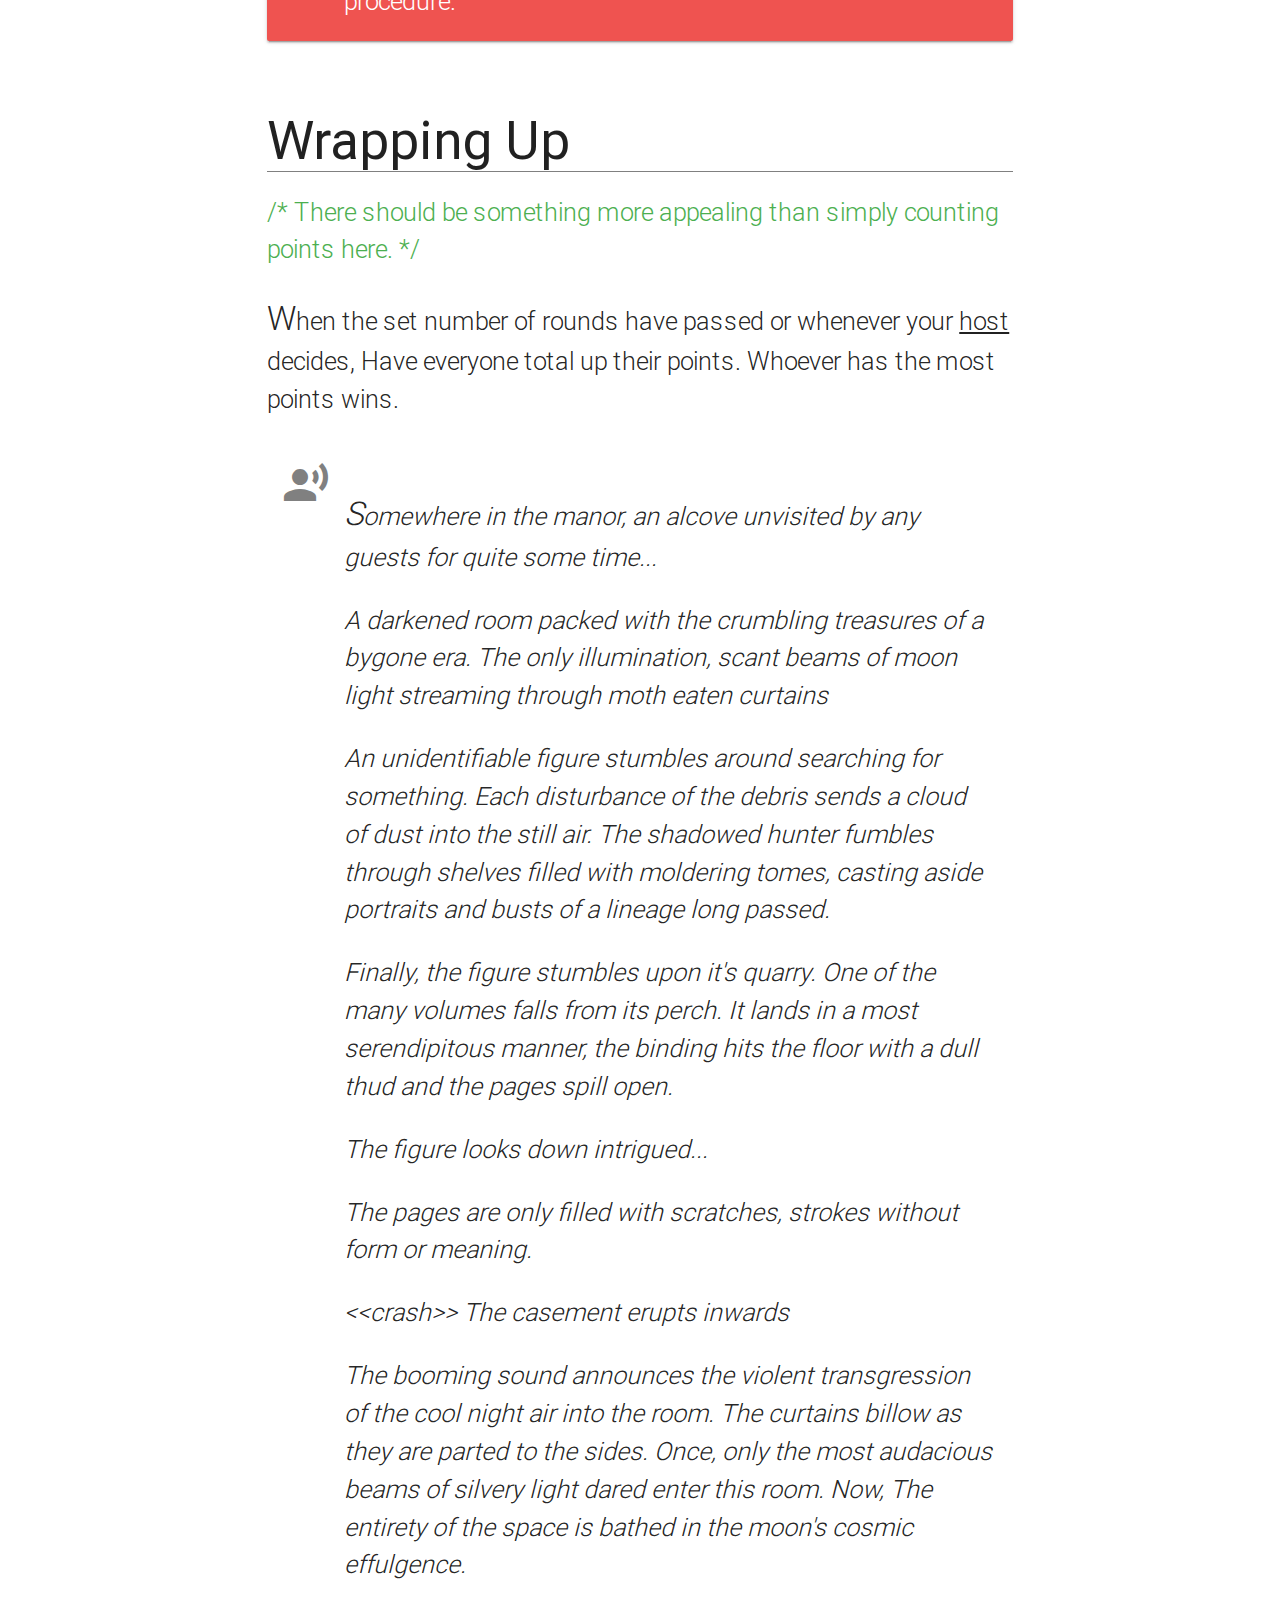
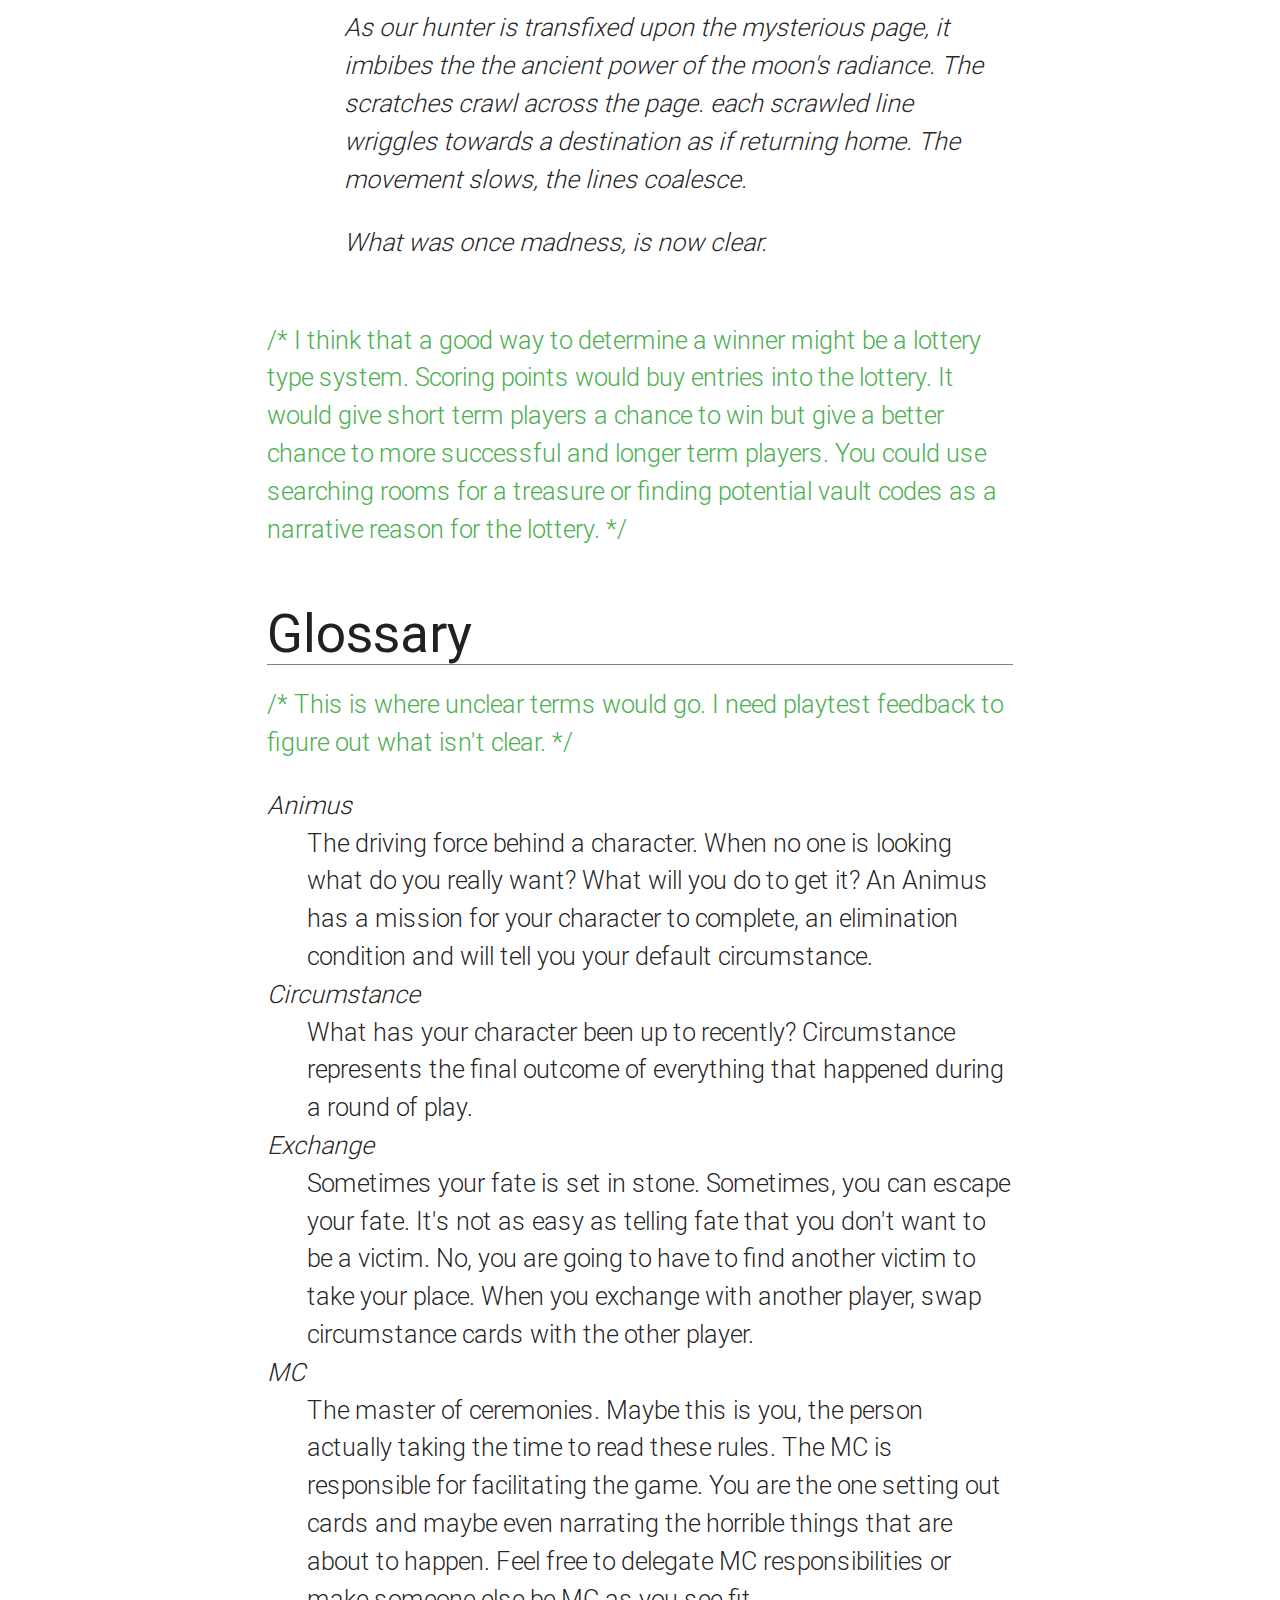
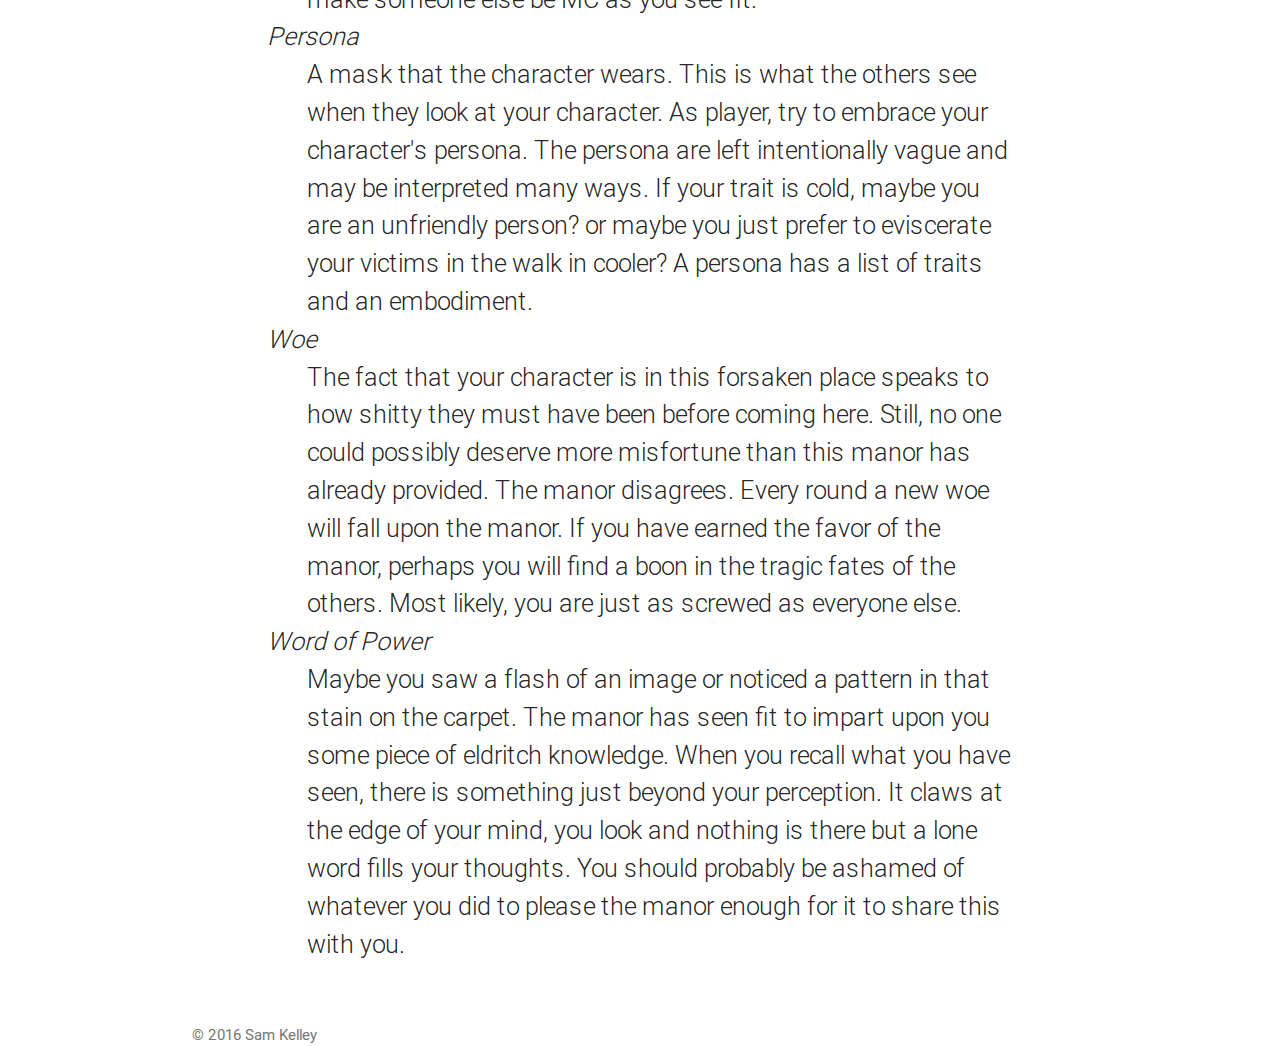
==== commit 1e288ab2: "a" ====
--- a/index.html
+++ b/index.html
@@ -63,7 +63,7 @@
             <aside class="info card-panel teal lighten-1 flow-text white-text">Asking for someone to get you a soda could actually be a game winning strategy.</aside>
             <p class="flow-text">
               Interacting with others in the same way your persona would (we call this embodiment) allows you to exchange circumstances with them. 
-              Throughout the night, disasters will strike the manor (Like what happened to poor old Mrs. Pennybottom) and players will check to see if their current circumstance is beneficial or harmful to their hidden identity (animus). The results of this check will determine the outcome of this game.
+              Throughout the night, disasters will strike the manor (Like what happened to poor old Mrs. Pennybottom) and players will check to see if their current circumstance is beneficial or harmful to their hidden identity (animus). The results of this check will determine the outcome of the round and ultimately, the game.
             </p>
           </div>
           <div id="whats-included" class="section scrollspy">
@@ -139,7 +139,38 @@
             <h2 class="truncate">Wrapping Up</h2>
             <aside class="comment flow-text">There should be something more appealing than simply counting points here.</aside>
             <p class="flow-text">When the set number of rounds have passed or whenever your <a class="def-link" href="#def-host">host</a> decides, Have everyone total up their points. Whoever has the most points wins.</p>
-            <aside class="card-panel z-depth-0 flow-text read-aloud">End of game narration.</aside>
+            <aside class="card-panel z-depth-0 flow-text read-aloud">
+              <p>
+                Somewhere in the manor, an alcove unvisited by any guests for quite some time...
+              </p>
+              <p>
+                A darkened room packed with the crumbling treasures of a bygone era. The only illumination, scant beams of moon light streaming through moth eaten curtains
+              </p>
+              <p>
+                An unidentifiable figure stumbles around searching for something. Each disturbance of the debris sends a cloud of dust into the still air. The shadowed hunter fumbles through shelves filled with moldering tomes, casting aside portraits and busts of a lineage long passed.
+              </p>
+              <p>
+                Finally, the figure stumbles upon it's quarry. One of the many volumes falls from its perch. It lands in a most serendipitous manner, the binding hits the floor with a dull thud and the pages spill open.
+              </p>
+              <p>
+                The figure looks down intrigued...
+              </p>
+              <p>
+                The pages are only filled with scratches, strokes without form or meaning.
+              </p>
+              <p>
+                &lt;&lt;crash&gt;&gt; The casement erupts inwards
+              </p>
+              <p>
+                The booming sound announces the violent transgression of the cool night air into the room. The curtains billow as they are parted to the sides. Once, only the most audacious beams of silvery light dared enter this room. Now, The entirety of the space is bathed in the moon's cosmic effulgence.
+              </p>
+              <p>
+                As our hunter is transfixed upon the mysterious page, it imbibes the the ancient power of the moon's radiance. The scratches crawl across the page. each scrawled line wriggles towards a destination as if returning home. The movement slows, the lines coalesce. 
+              </p>
+              <p>
+                What was once madness, is now clear.
+              </p>
+            </aside>
             <aside class="comment flow-text">I think that a good way to determine a winner might be a lottery type system. Scoring points would buy entries into the lottery. It would give short term players a chance to win but give a better chance to more successful and longer term players. You could use searching rooms for a treasure or finding potential vault codes as a narrative reason for the lottery.</aside>
           </div>
           <div id="glossary" class="section scrollspy">
@@ -147,22 +178,48 @@
             <aside class="comment flow-text">This is where unclear terms would go. I need playtest feedback to figure out what isn't clear.</aside>
             <dl class="flow-text">
               <dt>
-                <dfn id="def-round" class="scrollspy">round</dfn>
-              </dt>
-              <dd>this is the definition of a round.</dd>
-              <dt>
-                <dfn id="def-player" class="scrollspy">player</dfn>
-              </dt>
-              <dd>A real person who is participating in the game.</dd>
-              <dt>
-                <dfn id="def-character" class="scrollspy">character</dfn>
-              </dt>
-              <dd>this is the definition of a round</dd>
-              <dt>
-                <dfn id="def-host" class="scrollspy">host</dfn>
-              </dt>
-              <dd>The person responsible for the real world space that your agme is taking place in.</dd>
-            </dl>            
+                <dfn id="def-animus" class="scrollspy">Animus</dfn>
+              </dt>
+              <dd>
+                The driving force behind a character. When no one is looking what do you really want? What will you do to get it? An Animus has a mission for your character to complete, an elimination condition and will tell you your default circumstance.
+              </dd>
+              <dt>
+                <dfn id="def-circumstance" class="scrollspy">Circumstance</dfn>
+              </dt>
+              <dd>
+                What has your character been up to recently? Circumstance represents the final outcome of everything that happened during a round of play.
+              </dd>
+              <dt>
+                <dfn id="def-exchange" class="scrollspy">Exchange</dfn>
+              </dt>
+              <dd>
+                Sometimes your fate is set in stone. Sometimes, you can escape your fate. It's not as easy as telling fate that you don't want to be a victim. No, you are going to have to find another victim to take your place. When you exchange with another player, swap circumstance cards with the other player.
+              </dd>
+              <dt>
+                <dfn id="def-mc" class="scrollspy">MC</dfn>
+              </dt>
+              <dd>
+                The master of ceremonies. Maybe this is you, the person actually taking the time to read these rules. The MC is responsible for facilitating the game. You are the one setting out cards and maybe even narrating the horrible things that are about to happen. Feel free to delegate MC responsibilities or make someone else be MC as you see fit.
+              </dd>
+              <dt>
+                <dfn id="def-persona" class="scrollspy">Persona</dfn>
+              </dt>
+              <dd>
+                A mask that the character wears. This is what the others see when they look at your character. As player, try to embrace your character's persona. The persona are left intentionally vague and may be interpreted many ways. If your trait is cold, maybe you are an unfriendly person? or maybe you just prefer to eviscerate your victims in the walk in cooler? A persona has a list of traits and an embodiment.
+              </dd>
+              <dt>
+                <dfn id="def-woe" class="scrollspy">Woe</dfn>
+              </dt>
+              <dd>
+                The fact that your character is in this forsaken place speaks to how shitty they must have been before coming here. Still, no one could possibly deserve more misfortune than this manor has already provided. The manor disagrees. Every round a new woe will fall upon the manor. If you have earned the favor of the manor, perhaps you will find a boon in the tragic fates of the others. Most likely, you are just as screwed as everyone else.
+              </dd>
+              <dt>
+                <dfn id="def-word-of-power" class="scrollspy">Word of Power</dfn>
+              </dt>
+              <dd>
+                Maybe you saw a flash of an image or noticed a pattern in that stain on the carpet. The manor has seen fit to impart upon you some piece of eldritch knowledge. When you recall what you have seen, there is something just beyond your perception. It claws at the edge of your mind, you look and nothing is there but a lone word fills your thoughts. You should probably be ashamed of whatever you did to please the manor enough for it to share this with you.
+              </dd>
+            </dl>
           </div>
         </div>
         <div class="col hide-on-small-only m3">
